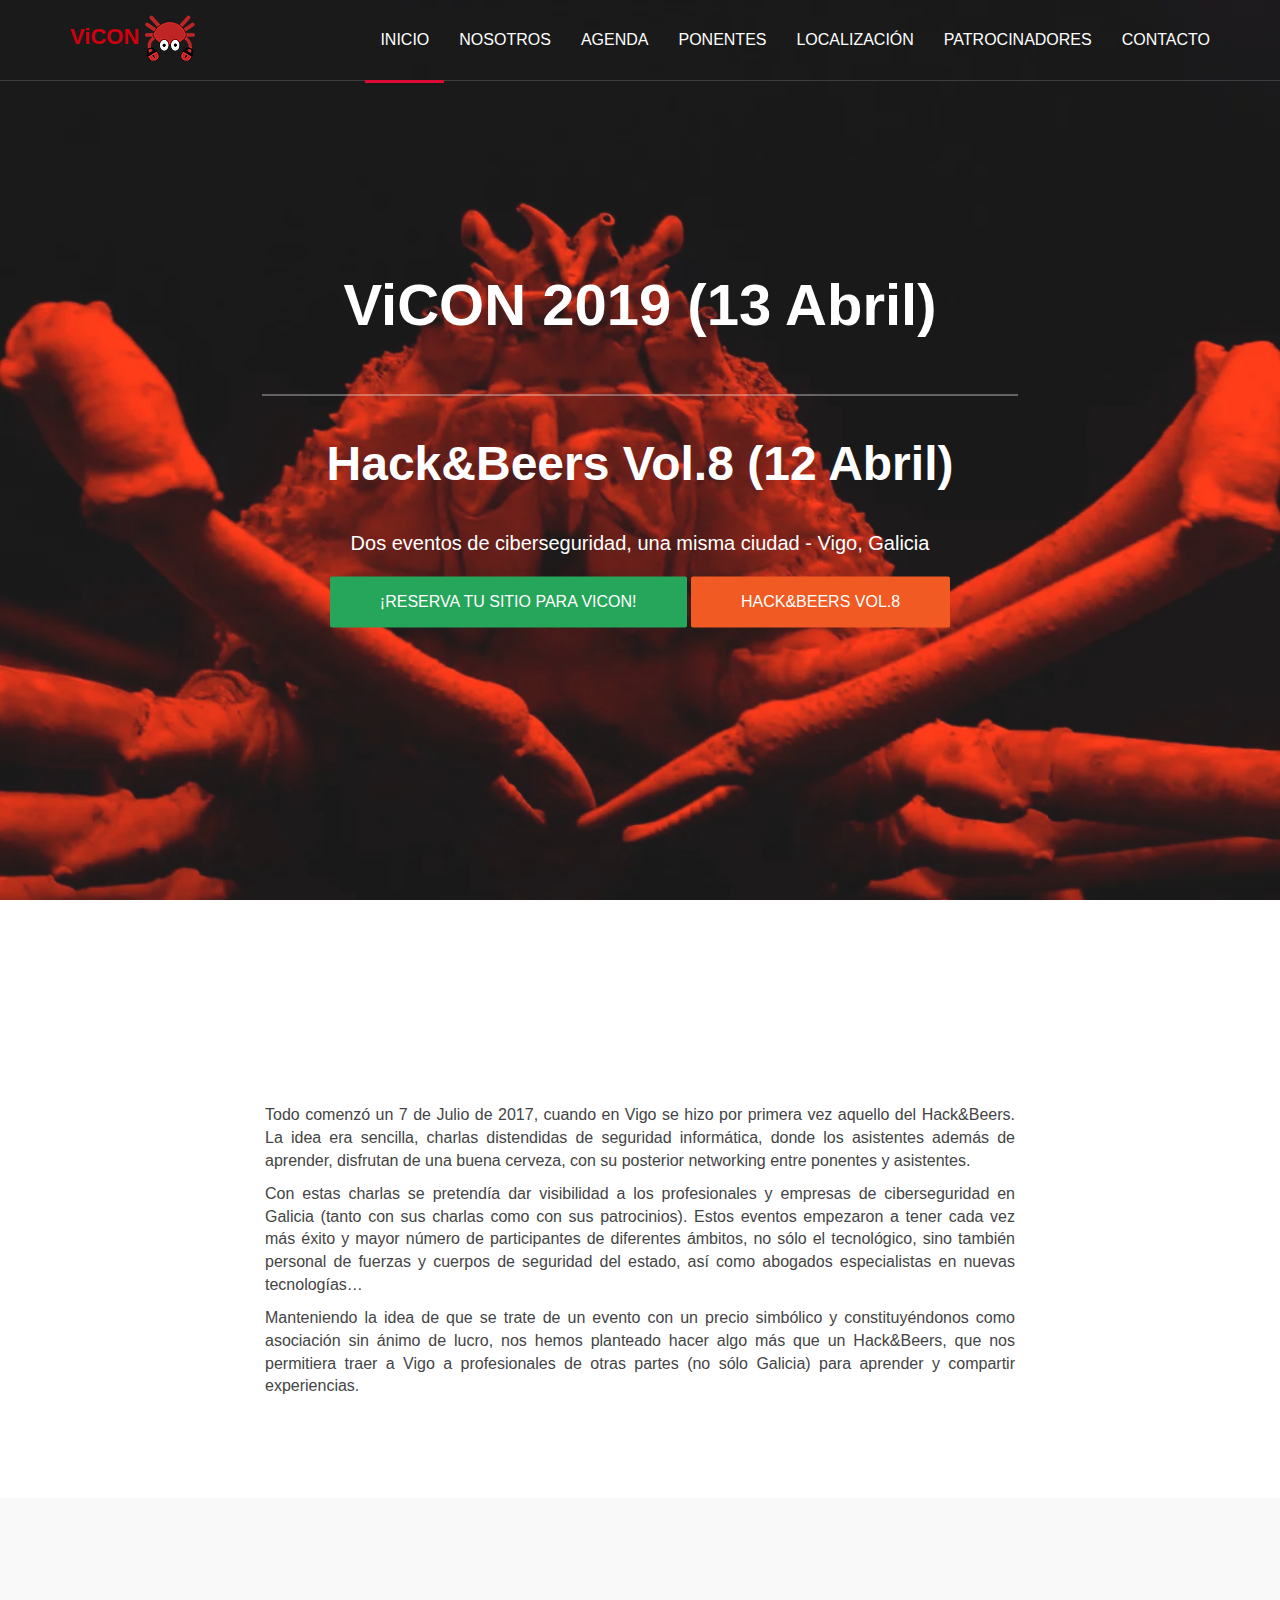
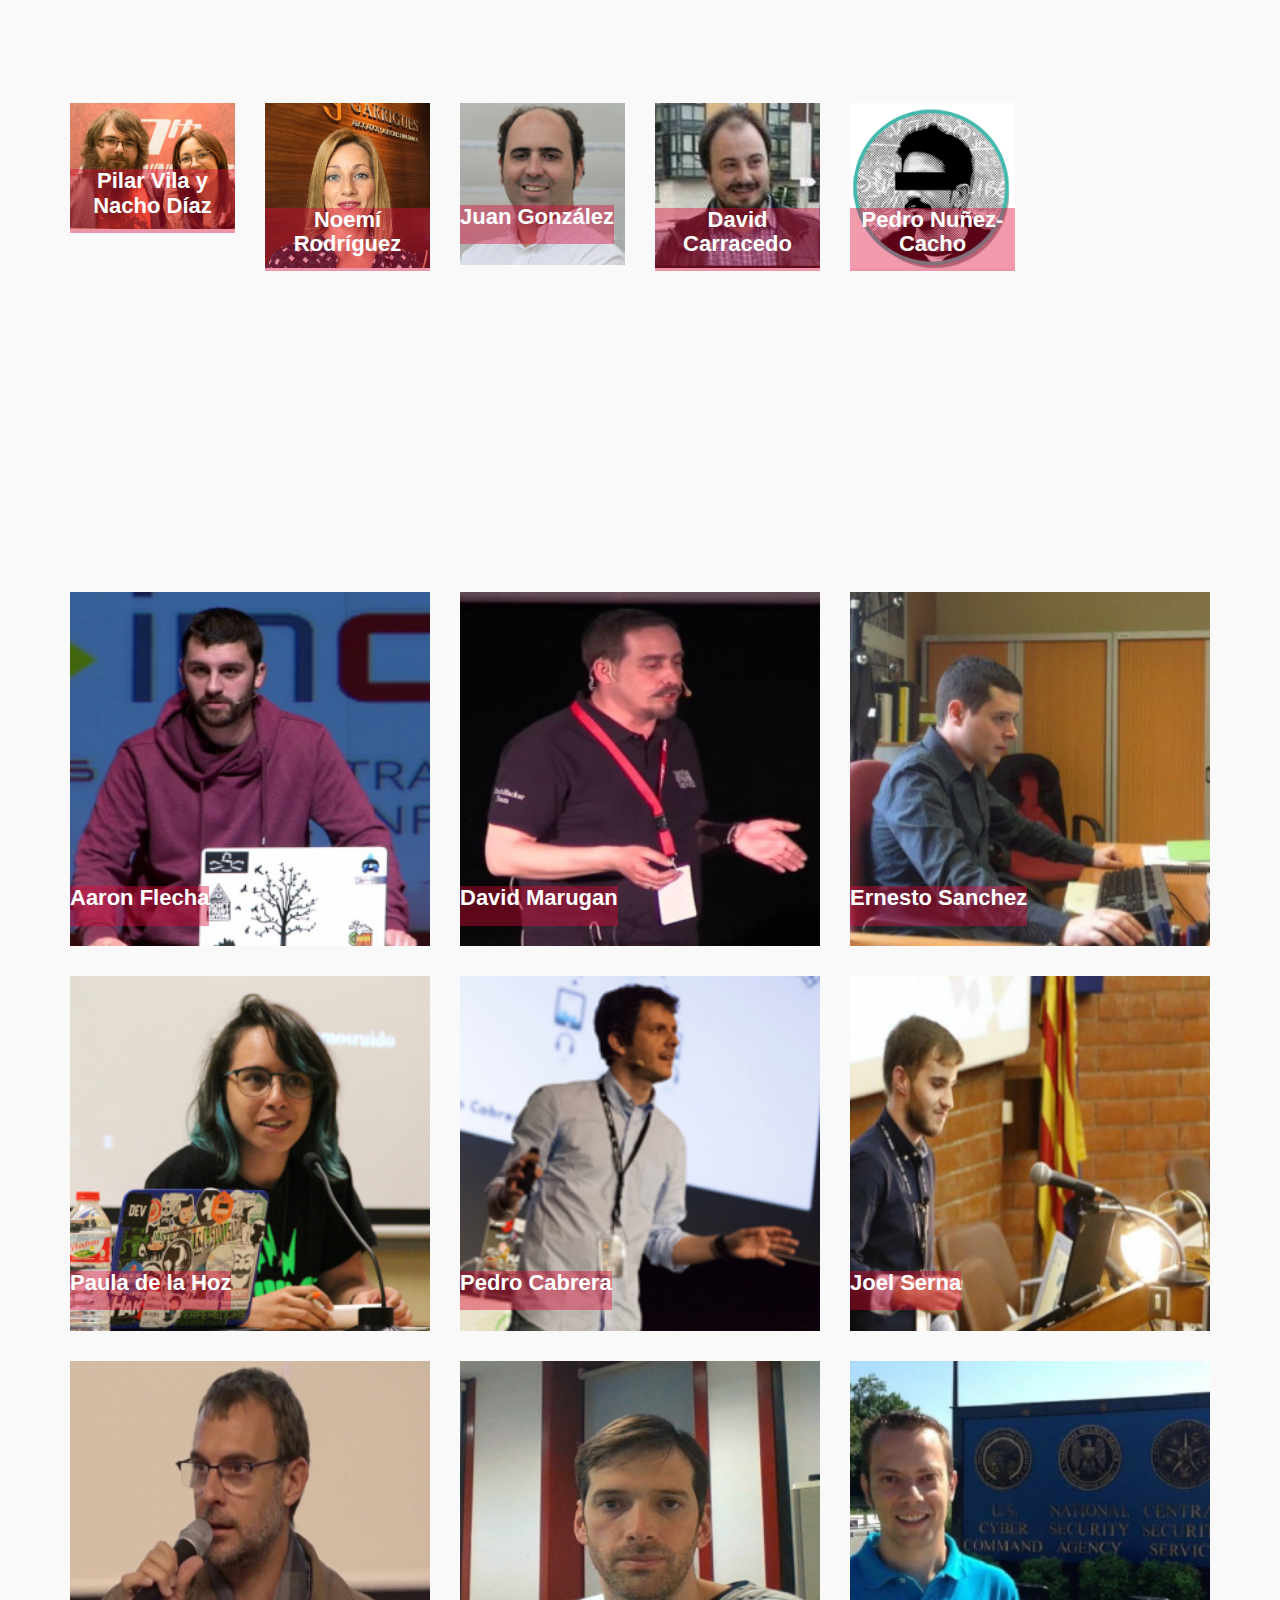
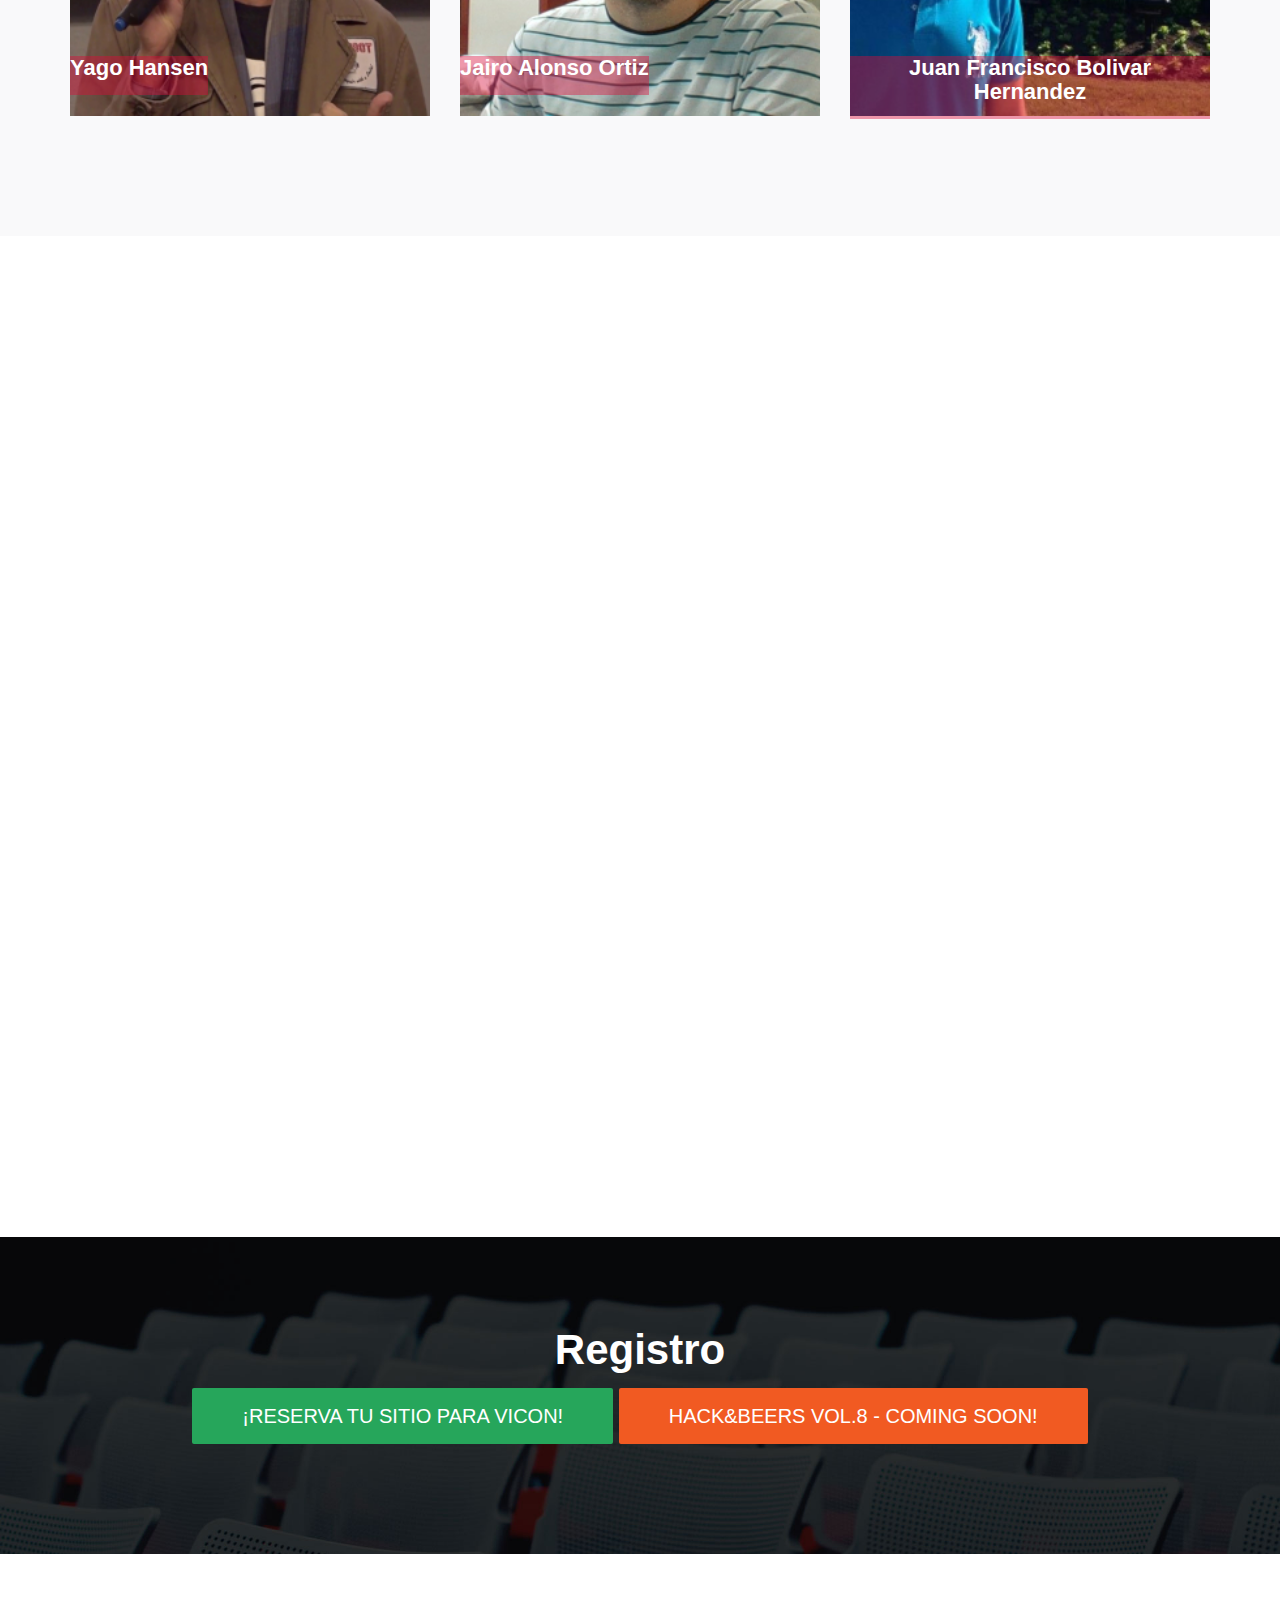
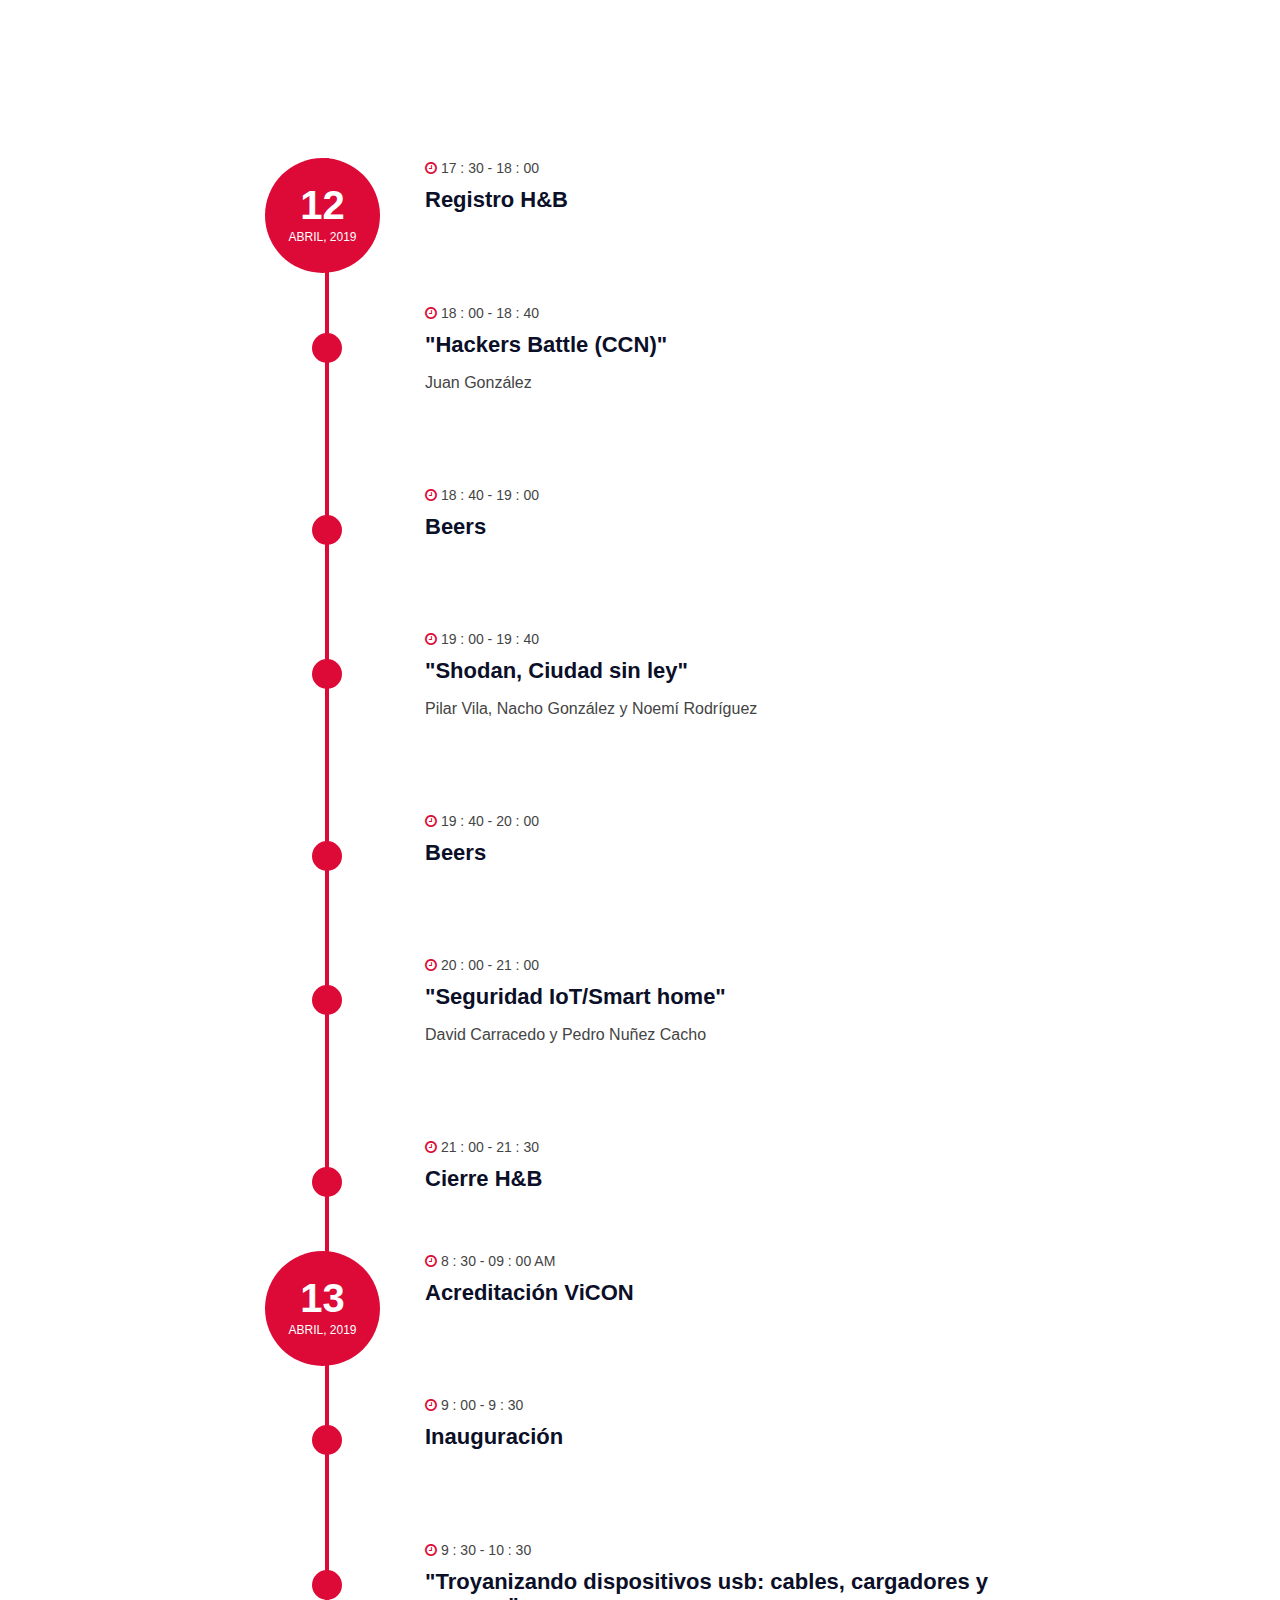
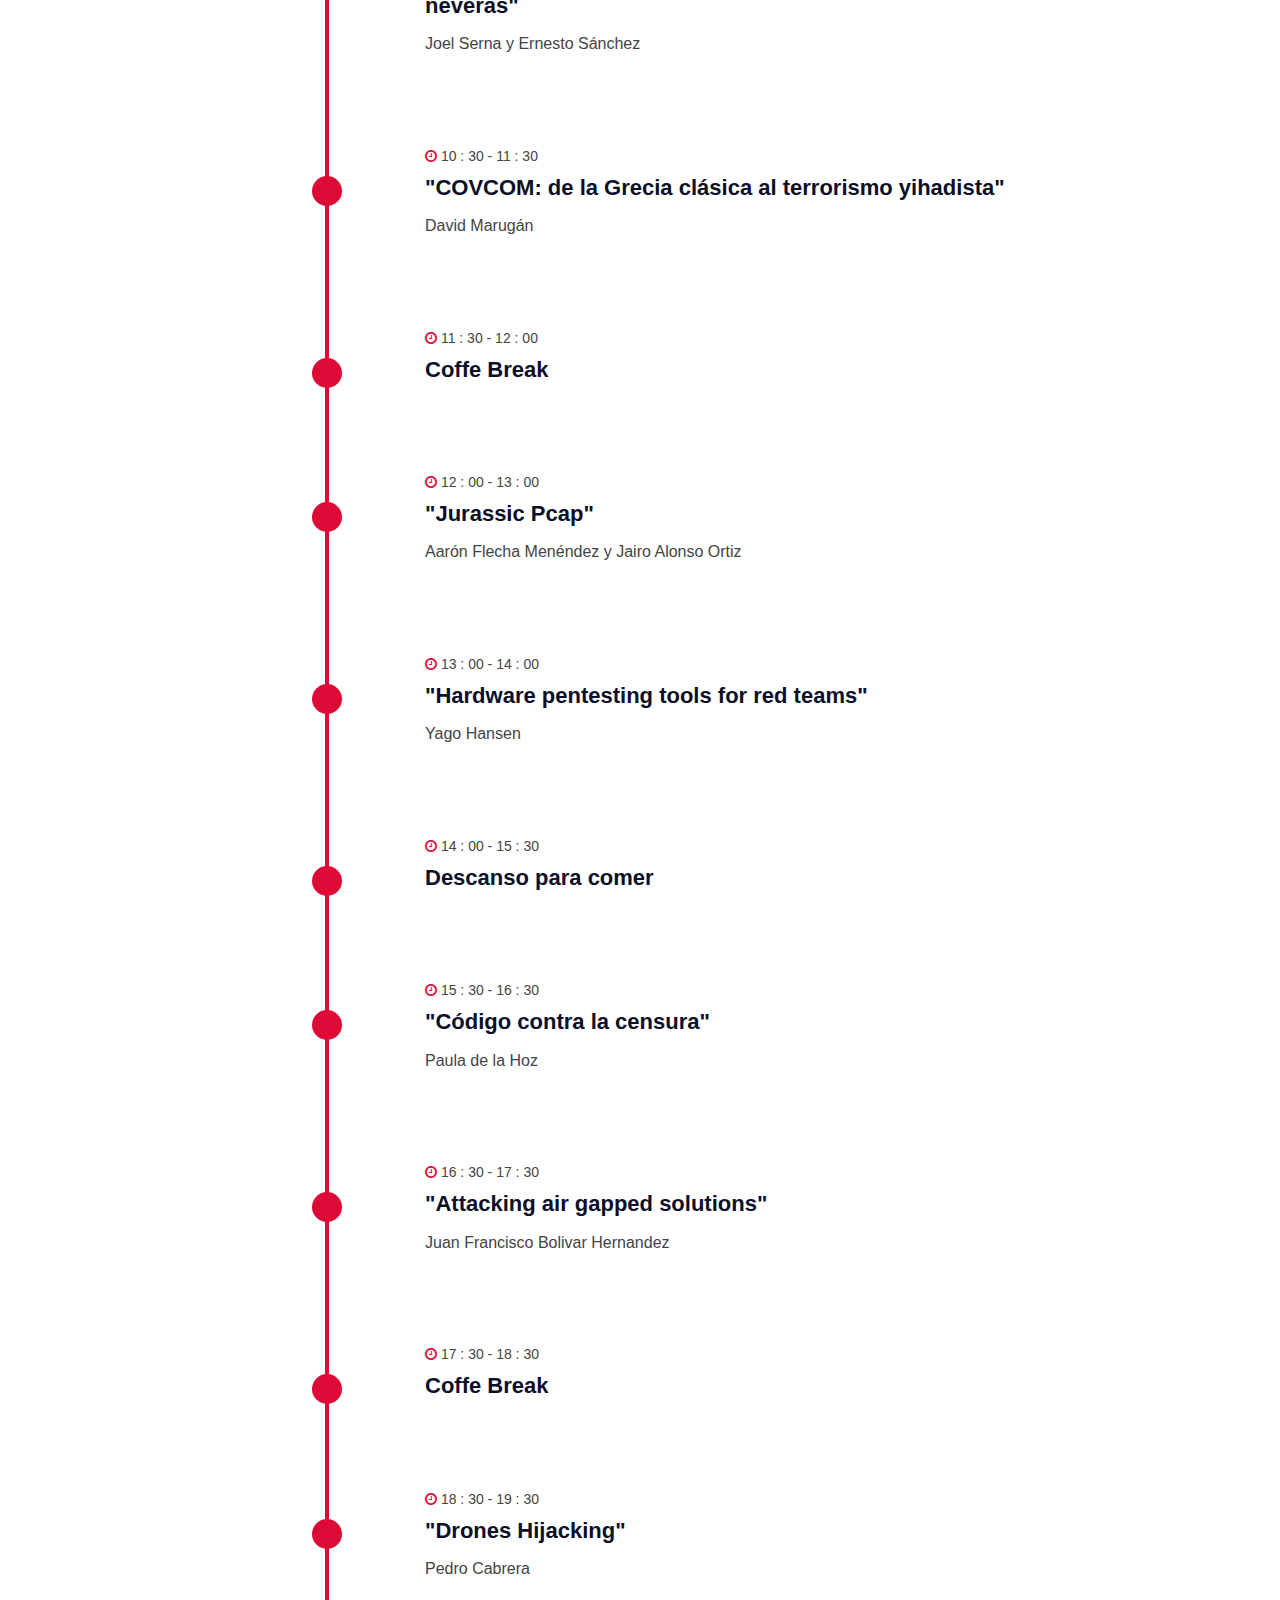
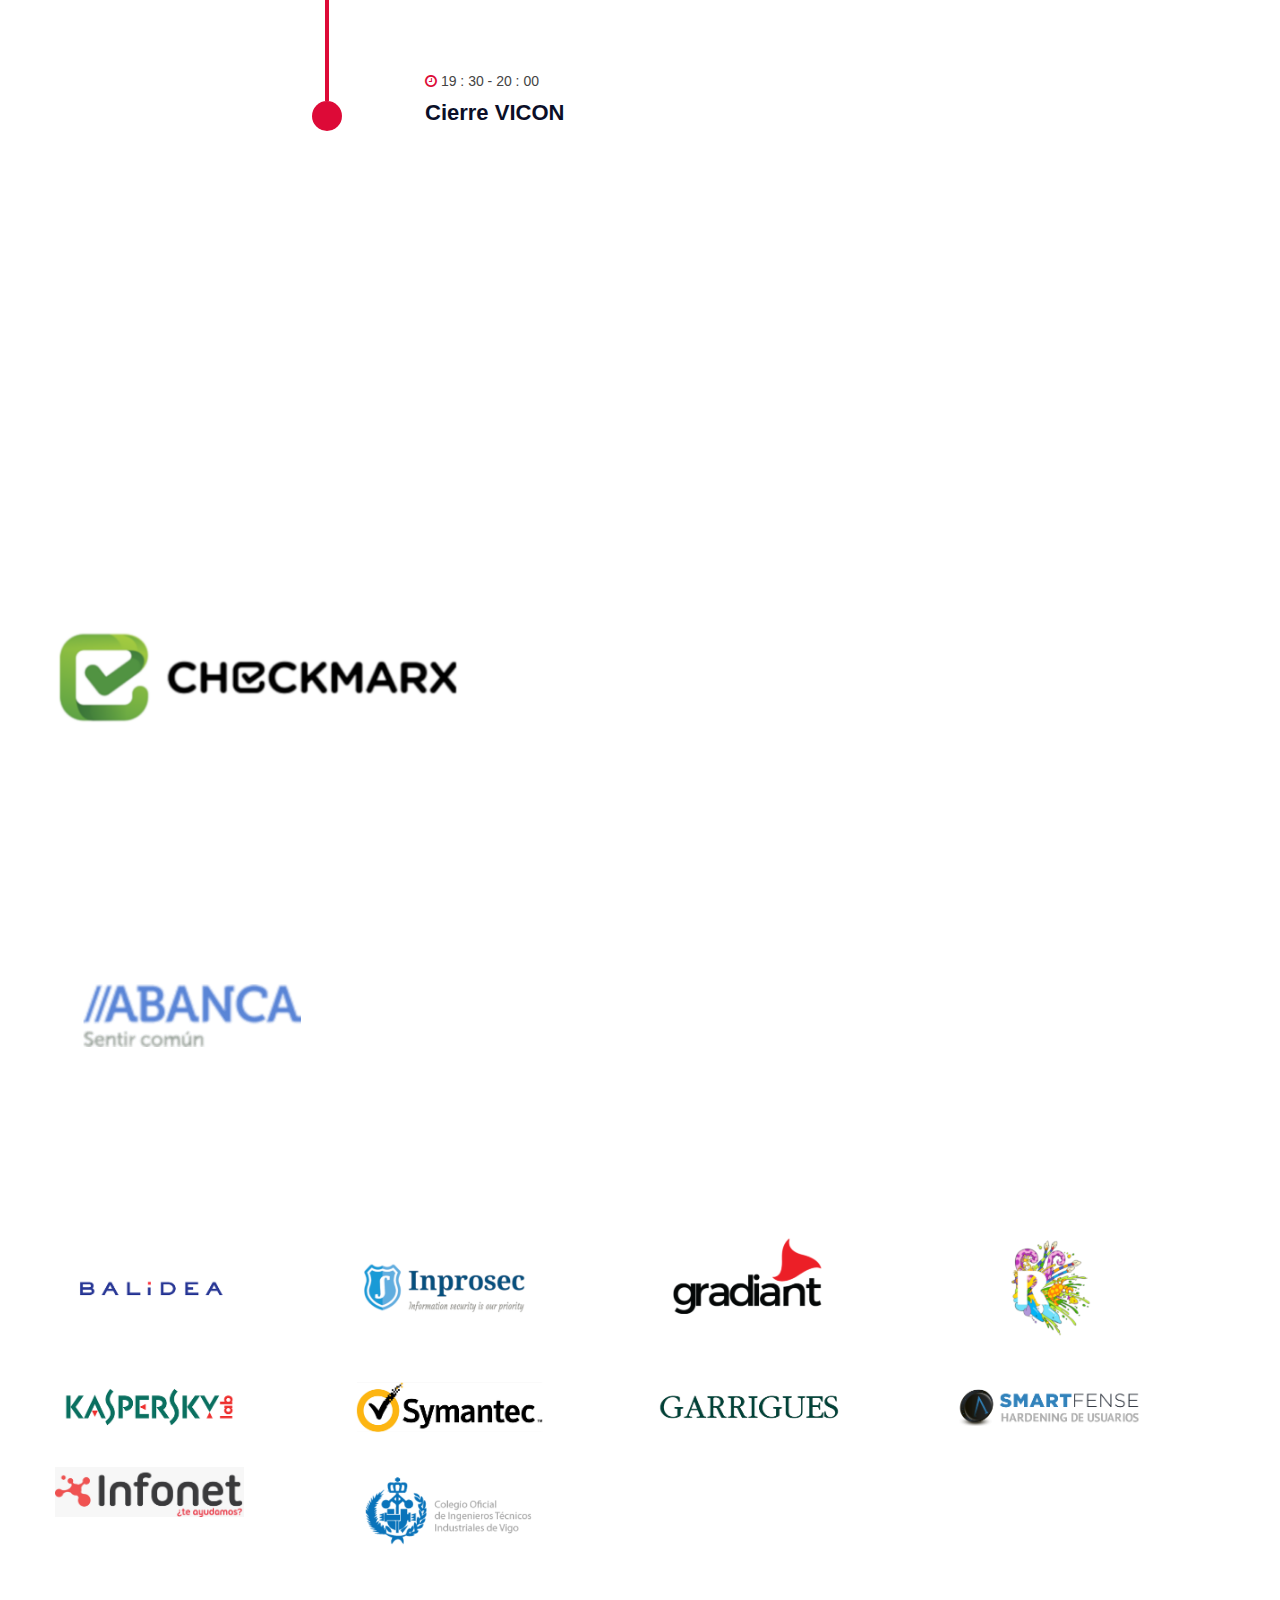
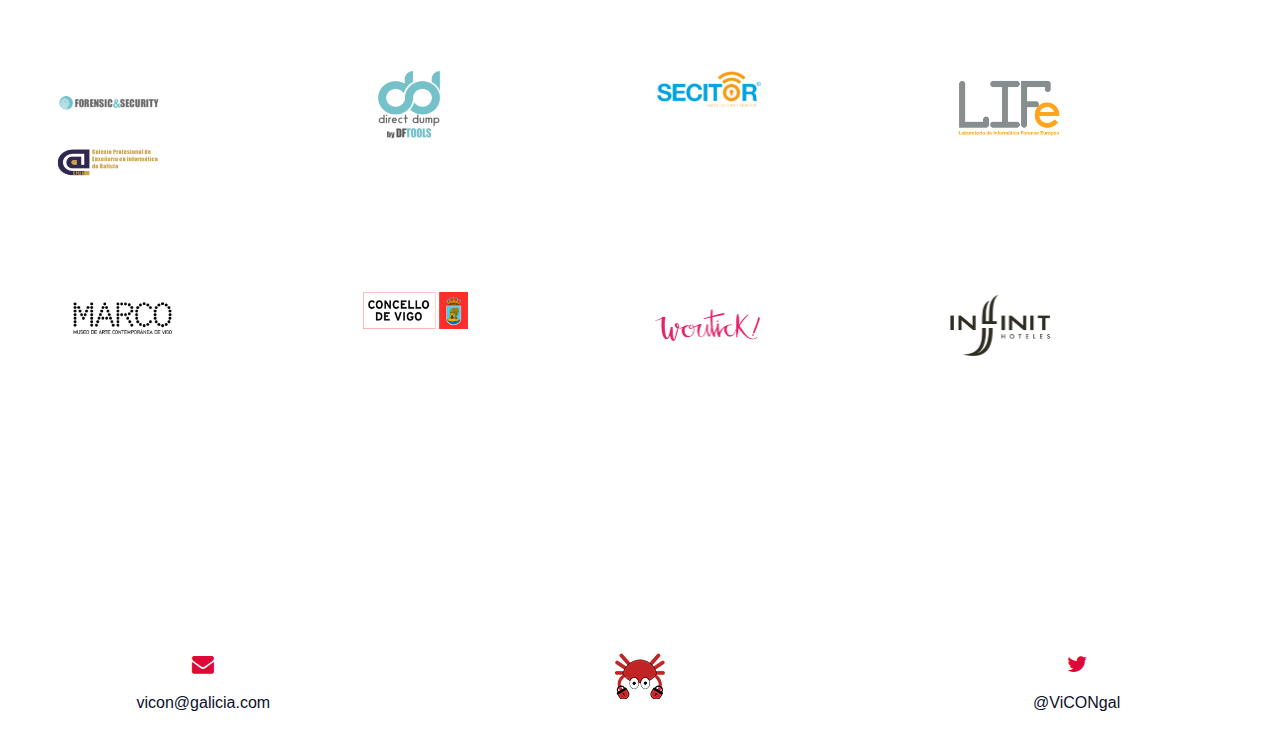
==== index.html @ a57887e8 "hrefssss" ====
<!DOCTYPE html>
<html lang="es">
<head>
	<meta charset="utf-8">
	<meta http-equiv="X-UA-Compatible" content="IE=edge">
	<meta name="viewport" content="width=device-width, initial-scale=1">
	<!-- The above 3 meta tags *must* come first in the head; any other head content must come *after* these tags -->

	<title>ViCON 2019 </title>

	<!-- Google font -->
	<link href="https://fonts.googleapis.com/css?family=Poppins:400,700,900" rel="stylesheet">

	<!-- Bootstrap -->
	<link type="text/css" rel="stylesheet" href="css/bootstrap.min.css" />
	<!-- Font Awesome Icon -->
	<link rel="stylesheet" href="css/font-awesome.min.css">

	<!-- Custom stlylesheet -->
	<link type="text/css" rel="stylesheet" href="css/style.css" />
</head>
<body>

	<!-- Header -->
	<header id="header" class="transparent-navbar">
		<!-- container -->
		<div class="container">
			<!-- navbar header -->
			<div class="navbar-header">
				<!-- Logo -->
				<div class="navbar-brand">
					<h2 style="color:#cf000f;">ViCON
					<a class="logo" href="index.html">
						<img class="logo-img" src="./img/logo.png" alt="logo">
						<img class="logo-alt-img" src="./img/logo-alt.png" alt="logo">
					</a>
					</h2>
				</div>
				<!-- /Logo -->

				<!-- Mobile toggle -->
				<button class="navbar-toggle">
						<i class="fa fa-bars"></i>
					</button>
				<!-- /Mobile toggle -->
			</div>
			<!-- /navbar header -->
			<!-- Navigation -->
			<nav id="nav">
				<ul class="main-nav nav navbar-nav navbar-right">
					<li><a href="#home">Inicio</a></li>
					<li><a href="#about">Nosotros</a></li>
					<li><a href="#schedule">Agenda</a></li>
					<li><a href="#speakers">Ponentes</a></li>
                    <li><a href="#Localizacion">Localización</a></li>
					<li><a href="#sponsors">Patrocinadores</a></li>
					<li><a href="#contact">Contacto</a></li>
				</ul>
			</nav>
			<!-- /Navigation -->
		</div>
		<!-- /container -->
	</header>
	<!-- /Header -->

	<!-- Home -->
	<div id="home">
		<!-- background image -->
		
		<div class="section-bg" style="background-image:url(./img/fondo.png); opacity: 0.9;" data-stellar-background-ratio="0.5"></div>
		<!-- /background image -->
		<!-- home wrapper -->
		<div class="home-wrapper">
			<!-- container -->
			<div class="container">
				<!-- row -->
				<div class="row">
					<!-- home content -->
					<div class="col-md-10 col-md-offset-1">
						<div class="home-content">
							<h1 style="font-size: 58px;">ViCON 2019 (13 Abril)</h1>
							<br/><hr style="color: #fff; opacity: 0.7;" width="80%;"/><br/>
							<h1 style="font-size: 48px;">Hack&Beers Vol.8 (12 Abril)</h1>
							<br/>
							<h4 class="lead">Dos eventos de ciberseguridad, una misma ciudad - Vigo, Galicia</h4>
							<a href="https://www.woutick.es/evento/456/entradas-congreso-de-ciberseguridad---vicon" class="main-btn">¡Reserva tu sitio para ViCON!</a>
							<a href="https://hackandbeers.es/events/hack-beers-vigo-vol-8" class="main-btn-coming-soon">Hack&Beers Vol.8</a>

						</div>
					</div>
					<!-- /home content -->
				</div>
				<!-- /row -->
			</div>
			<!-- /container -->
		</div>
		<!-- /home wrapper -->
		</div>
	<!-- /Home -->

	<!-- About -->
	<div id="about" class="section">
		<!-- container -->
		<div class="container">
			<!-- row -->
			<div class="row">
				<!-- section title -->
				<div class="section-title">
					<h3 class="title"><span>Nosotros</span></h3>
				</div>
				<!-- /section title -->

				<div class="col-md-8 col-md-offset-2 text-center">
					<!-- about content -->
					<div class="about-content">
							<p>
									Todo comenzó un 7 de Julio de 2017, cuando en Vigo se hizo por primera vez aquello del Hack&Beers. La idea era sencilla, charlas distendidas de seguridad informática, donde los asistentes además de aprender, disfrutan de una buena cerveza, con su posterior networking entre ponentes y asistentes.
								</p>
								<p>
									Con estas charlas se pretendía dar visibilidad a los profesionales y empresas de ciberseguridad en Galicia (tanto con sus charlas como con sus patrocinios). Estos eventos empezaron a tener cada vez más éxito y mayor número de participantes de diferentes ámbitos, no sólo el tecnológico, sino también personal de fuerzas y cuerpos de seguridad del estado, así como abogados especialistas en nuevas tecnologías…
								</p>
								<p>
									Manteniendo la idea de que se trate de un evento con un precio simbólico y constituyéndonos como asociación sin ánimo de lucro, nos hemos planteado hacer algo más que un Hack&Beers, que nos permitiera traer a Vigo a profesionales de otras partes (no sólo Galicia) para aprender y compartir experiencias.
								</p>						
					</div>
					<!-- /about content -->

					</div>
			</div>
			<!-- row -->
		</div>
		<!-- /container -->
	</div>
	<!-- /About -->
<!-- Speakers HB -->
    <div id="speakers" class="section">
		<!-- container -->
		<div class="container">
			<!-- row -->
			<div class="row">
				<!-- section title -->
				<div class="section-title">
					<h3 class="title"><span>Ponentes</span> <span style="color: #dd0a37;">Hack&Beers</span></h3>
				</div>
				<!-- section title -->

				<!-- speaker -->
				<div class="col-md-2 col-sm-6">
					<div class="speaker" data-toggle="modal" data-target="#speaker-modal-1">
						<div class="speaker-img">
							<img src="./img/hackbeers-ponetnte-nacho-pilar.png" alt="">
						</div>
						<div class="speaker-body">
							<div class="speaker-content">
								<h2>Pilar Vila y Nacho Díaz</h2>
							</div>
						</div>
					</div>
				</div>
				<!-- /speaker -->

                <!-- speaker -->
				<div class="col-md-2 col-sm-6">
					<div class="speaker" data-toggle="modal" data-target="#speaker-modal-1">
						<div class="speaker-img">
							<img src="./img/hb-ponente-noemi.jpg" alt="">
						</div>
						<div class="speaker-body">
							<div class="speaker-content">
								<h2>Noemí Rodríguez</h2>
							</div>
						</div>
					</div>
				</div>
				<!-- /speaker -->

				<!-- speaker -->
				<div class="col-md-2 col-sm-6">
					<div class="speaker" data-toggle="modal" data-target="#speaker-modal-1">
						<div class="speaker-img">
							<img src="./img/hb-ponente-juan.jpg" alt="">
						</div>
						<div class="speaker-body">
							<div class="speaker-content">
								<h2>Juan González</h2>
							</div>
						</div>
					</div>
				</div>
				<!-- /speaker -->

				<!-- speaker -->
				<div class="col-md-2 col-sm-6">
					<div class="speaker" data-toggle="modal" data-target="#speaker-modal-1">
						<div class="speaker-img">
							<img src="./img/hackbeers-ponente-david-carrecido.png" alt="">
						</div>
						<div class="speaker-body">
							<div class="speaker-content">
								<h2>David Carracedo</h2>
							</div>
						</div>
					</div>
				</div>
                <div class="col-md-2 col-sm-6">
					<div class="speaker" data-toggle="modal" data-target="#speaker-modal-1">
						<div class="speaker-img">
							<img src="./img/hackbeers-ponente-pedro-nuñez-cacho.png" alt="">
						</div>
						<div class="speaker-body">
							<div class="speaker-content">
								<h2>Pedro Nuñez-Cacho</h2>
							</div>
						</div>
					</div>
				</div>
				<!-- <div id="speaker-modal-1" class="speaker-modal modal fade">
					<div class="modal-dialog">
						<div class="modal-content">
							<button type="button" class="speaker-modal-close" data-dismiss="modal"></button>
							<div class="modal-body">
								<div class="row">
									<div class="col-md-5">
										<div class="speaker-modal-img">
											<img src="./img/speaker-info.jpg" alt="">
										</div>
									</div>
									<div class="col-md-7">
										<div class="speaker-modal-content">
											<h2 class="speaker-name">John Doe</h2>
											<span class="speaker-job">- Manager, CEO</span>

											<p>Lorem ipsum dolor sit amet, consectetur adipisicing elit, sed do eiusmod tempor incididunt ut labore et dolore magna aliqua. Ut enim ad minim veniam, quis nostrud exercitation ullamco laboris nisi ut aliquip ex ea commodo consequat. Duis aute
												irure dolor in reprehenderit in voluptate velit esse cillum dolore eu fugiat nulla pariatur. Excepteur sint occaecat cupidatat non proident, sunt in culpa qui officia deserunt mollit anim id est laborum.</p>

											<div class="speaker-website">
												<h4>Website</h4>
												<a href="#">www.johndoe.com</a>
											</div>

											<div class="speaker-social">
												<h4>Social Profile</h4>
												<a href="#"><i class="fa fa-facebook"></i></a>
												<a href="#"><i class="fa fa-twitter"></i></a>
												<a href="#"><i class="fa fa-instagram"></i></a>
												<a href="#"><i class="fa fa fa-linkedin"></i></a>
											</div>

											<div class="speaker-events">
												<h4>Sessions</h4>
												<div class="speaker-event">
													<span><strong>Day 1 -</strong> February 20, 2018 8 : 00 AM - 11 : 00 AM</span>
													<p>His id altera fabellas facilisis. Has eros assueverit cu</p>
												</div>

												<div class="speaker-event">
													<span><strong>Day 2 -</strong> February 20, 2018 8 : 00 AM - 11 : 00 AM</span>
													<p>At mucius deserunt delicatissimi eam, labitur detraxit ut sit</p>
												</div>
											</div>

										</div>
									</div>
								</div>
							</div>
						</div>
					</div>
				</div> -->
				<!-- /speaker modal -->
			</div>
			<!-- /row -->
		</div>
		<!-- /container -->
	</div>
	<!-- /Speakers -->
<!-- Speakers Vicon -->
	<div id="speakers" class="section">
		<!-- container -->
		<div class="container">
			<!-- row -->
			<div class="row">
				<!-- section title -->
				<div class="section-title">
					<h3 class="title"><span>Ponentes</span> <span style="color: #dd0a37;">ViCON</span></h3>
				</div>
				<!-- section title -->

				<!-- speaker -->
				<div class="col-md-4 col-sm-6">
					<div class="speaker" data-toggle="modal" data-target="#speaker-modal-1">
						<div class="speaker-img">
							<img src="./img/vicon-ponenete-aaron_flecha.jpg" alt="">
						</div>
						<div class="speaker-body">
							<!--<div class="speaker-social">
								<a href="#"><i class="fa fa-facebook"></i></a>
								<a href="#"><i class="fa fa-twitter"></i></a>
								<a href="#"><i class="fa fa-instagram"></i></a>
								<a href="#"><i class="fa fa fa-linkedin"></i></a>
							</div>-->
							<div class="speaker-content">
								<h2>Aaron Flecha</h2>
								<!--<span>Donde trabaja?</span>-->
							</div>
						</div>
					</div>
				</div>
				<!-- /speaker -->

				<!-- speaker -->
				<div class="col-md-4 col-sm-6">
					<div class="speaker" data-toggle="modal" data-target="#speaker-modal-1">
						<div class="speaker-img">
							<img src="./img/vicon-ponente-david-marugan-mundo-hacker-day.jpg" alt="">
						</div>
						<div class="speaker-body">
							<!--<div class="speaker-social">
								<a href="#"><i class="fa fa-facebook"></i></a>
								<a href="#"><i class="fa fa-twitter"></i></a>
								<a href="#"><i class="fa fa-instagram"></i></a>
								<a href="#"><i class="fa fa fa-linkedin"></i></a>
							</div> -->
							<div class="speaker-content">
								<h2>David Marugan</h2>
								<!--<span>Donde trabaja?</span>-->
							</div>
						</div>
					</div>
				</div>
				<!-- /speaker -->

				<!-- speaker -->
				<div class="col-md-4 col-sm-6">
					<div class="speaker" data-toggle="modal" data-target="#speaker-modal-1">
						<div class="speaker-img">
							<img src="./img/vicon-ponente-ernesto_sanchez.jpg" alt="">
						</div>
						<div class="speaker-body">
							<div class="speaker-content">
								<h2>Ernesto Sanchez</h2>
							</div>
						</div>
					</div>
				</div>
				<!-- /speaker -->

				<!-- speaker -->
				<div class="col-md-4 col-sm-6">
					<div class="speaker" data-toggle="modal" data-target="#speaker-modal-1">
						<div class="speaker-img">
							<img src="./img/vicon-ponente-pauladelahoz.jpg" alt="">
						</div>
						<div class="speaker-body">
							<div class="speaker-content">
								<h2>Paula de la Hoz</h2>
							</div>
						</div>
					</div>
				</div>
				<!-- /speaker -->


				<!-- speaker -->
				<div class="col-md-4 col-sm-6">
					<div class="speaker" data-toggle="modal" data-target="#speaker-modal-1">
						<div class="speaker-img">
							<img src="./img/vicon-ponente-pedro_cabrera.jpg" alt="">
						</div>
						<div class="speaker-body">
							<div class="speaker-content">
								<h2>Pedro Cabrera</h2>
							</div>
						</div>
					</div>
				</div>
				<!-- /speaker -->	
				
				
				<!-- speaker -->
                <div class="col-md-4 col-sm-6">
					<div class="speaker" data-toggle="modal" data-target="#speaker-modal-1">
						<div class="speaker-img">
							<img src="./img/vicon-ponente-joelserna.jpg" alt="">
						</div>
						<div class="speaker-body">
							<div class="speaker-content">
								<h2>Joel Serna</h2>
							</div>
						</div>
					</div>
				</div>
				<!-- /speaker -->


				<!-- speaker -->
				<div class="col-md-4 col-sm-6">
					<div class="speaker" data-toggle="modal" data-target="#speaker-modal-1">
						<div class="speaker-img">
							<img src="./img/vicon-ponente-yago_hansen.jpg" alt="">
						</div>
						<div class="speaker-body">
							<div class="speaker-content">
								<h2>Yago Hansen</h2>
							</div>
						</div>
					</div>
				</div>
				<!-- /speaker -->
                <div class="col-md-4 col-sm-6">
					<div class="speaker" data-toggle="modal" data-target="#speaker-modal-1">
						<div class="speaker-img">
							<img src="./img/vicon-ponente-jairo.jpg" alt="">
						</div>
						<div class="speaker-body">
							<div class="speaker-content">
								<h2>Jairo Alonso Ortiz</h2>
							</div>
						</div>
					</div>
				</div>
                <div class="col-md-4 col-sm-6">
					<div class="speaker" data-toggle="modal" data-target="#speaker-modal-1">
						<div class="speaker-img">
							<img src="./img/vicon-ponente-juanfrancisco.jpg" alt="">
						</div>
						<div class="speaker-body">
							<div class="speaker-content">
								<h2>Juan Francisco Bolivar Hernandez</h2>
							</div>
						</div>
					</div>
				</div>
				<!-- speaker modal -->
				<!-- <div id="speaker-modal-1" class="speaker-modal modal fade">
					<div class="modal-dialog">
						<div class="modal-content">
							<button type="button" class="speaker-modal-close" data-dismiss="modal"></button>
							<div class="modal-body">
								<div class="row">
									<div class="col-md-5">
										<div class="speaker-modal-img">
											<img src="./img/speaker-info.jpg" alt="">
										</div>
									</div>
									<div class="col-md-7">
										<div class="speaker-modal-content">
											<h2 class="speaker-name">John Doe</h2>
											<span class="speaker-job">- Manager, CEO</span>

											<p>Lorem ipsum dolor sit amet, consectetur adipisicing elit, sed do eiusmod tempor incididunt ut labore et dolore magna aliqua. Ut enim ad minim veniam, quis nostrud exercitation ullamco laboris nisi ut aliquip ex ea commodo consequat. Duis aute
												irure dolor in reprehenderit in voluptate velit esse cillum dolore eu fugiat nulla pariatur. Excepteur sint occaecat cupidatat non proident, sunt in culpa qui officia deserunt mollit anim id est laborum.</p>

											<div class="speaker-website">
												<h4>Website</h4>
												<a href="#">www.johndoe.com</a>
											</div>

											<div class="speaker-social">
												<h4>Social Profile</h4>
												<a href="#"><i class="fa fa-facebook"></i></a>
												<a href="#"><i class="fa fa-twitter"></i></a>
												<a href="#"><i class="fa fa-instagram"></i></a>
												<a href="#"><i class="fa fa fa-linkedin"></i></a>
											</div>

											<div class="speaker-events">
												<h4>Sessions</h4>
												<div class="speaker-event">
													<span><strong>Day 1 -</strong> February 20, 2018 8 : 00 AM - 11 : 00 AM</span>
													<p>His id altera fabellas facilisis. Has eros assueverit cu</p>
												</div>

												<div class="speaker-event">
													<span><strong>Day 2 -</strong> February 20, 2018 8 : 00 AM - 11 : 00 AM</span>
													<p>At mucius deserunt delicatissimi eam, labitur detraxit ut sit</p>
												</div>
											</div>

										</div>
									</div>
								</div>
							</div>
						</div>
					</div>
				</div> -->
				<!-- /speaker modal -->
			</div>
			<!-- /row -->
		</div>
		<!-- /container -->
	</div>

    <!-- Map -->
	<div id="Localizacion" class="section">
		<!-- container -->
		<div class="container">
			<!-- row -->
			<div class="row">
				<!-- section title -->
				<div class="section-title">
					<h3 class="title"><span>Localización</span></h3>
				</div>
				<!-- /section title -->

				<div class="col-md-8 col-md-offset-2 text-center">
					<!-- about content -->
					<div>
                        <iframe width="800" height="700" frameborder="0" style="border:0" src="https://maps.google.com/maps?hl=es&amp;ie=utf8&amp;output=embed&amp;sensor=true&amp;iwd=1&amp;mrt=loc&amp;t=m&amp;q=marco%20vigo&amp;z=16&amp;iwloc=addr"></iframe>
					</div>
					<!-- /about content -->

					</div>
			</div>
			<!-- row -->
		</div>
		<!-- /container -->
	</div>
    <!-- /Map -->

    <!-- CTA -->
	<div id="cta" class="section">
		<!-- background image -->
		<div class="section-bg" style="background-image:url(./img/background03.jpg)" data-stellar-background-ratio="0.5"></div>
		<!-- /background image -->

		<!-- container -->
		<div class="container">
			<!-- container -->
			<div class="row">
				<!-- cta content -->
				<div class="col-md-10 col-md-offset-1">
					<div class="cta-content text-center lead">
						<h2>Registro</h2>
                        <a href="https://www.woutick.es/evento/456/entradas-congreso-de-ciberseguridad---vicon" class="main-btn">¡Reserva tu sitio para ViCON!</a>
                        <a href="#" class="main-btn-coming-soon">Hack&Beers Vol.8 - Coming Soon!</a>
                    </div>
                </div>
				</div>
				<!-- /cta content -->
			</div>
			<!-- /row -->
		</div>
		<!-- /container -->

	<!-- /CTA -->
    	<!-- Event Schedule -->
	<div id="schedule" class="section">
		<!-- container -->
		<div class="container">
			<!-- row -->
			<div class="row">
				<!-- section title -->
				<div class="section-title">
					<h3 class="title"><span>Agenda</span></h3>
				</div>
				<!-- /section title -->

				<div class="col-md-8 col-md-offset-2">

					<div class="events-wrapper">
						<!-- event -->
						<div class="event">
							<div class="event-day">
								<div>
									<span class="day">12</span>
									<span class="year">Abril, 2019</span>
								</div>
							</div>
							<div class="event-content">
								<p class="event-time"><i class="fa fa-clock-o"></i> 17 : 30 - 18 : 00</p>
								<h3 class="event-title">Registro H&B</h3>
							</div>
						</div>
						<!-- /event -->

						<!-- event -->
						<div class="event">
							<div class="event-hour"></div>
							<div class="event-content">
								<p class="event-time"><i class="fa fa-clock-o"></i> 18 : 00 - 18 : 40</p>
								<h3 class="event-title">"Hackers Battle (CCN)"</h3>
                                <p>Juan González</p>
							</div>
						</div>
						<!-- /event -->

						<!-- event -->
						<div class="event">
							<div class="event-hour"></div>
							<div class="event-content">
								<p class="event-time"><i class="fa fa-clock-o"></i> 18 : 40 - 19 : 00</p>
								<h3 class="event-title">Beers</h3>
							</div>
						</div>
						<!-- /event -->

                        <!-- event -->
						<div class="event">
							<div class="event-hour"></div>
							<div class="event-content">
								<p class="event-time"><i class="fa fa-clock-o"></i> 19 : 00 - 19 : 40</p>
								<h3 class="event-title">"Shodan, Ciudad sin ley"</h3>
                                <p>Pilar Vila, Nacho González y Noemí Rodríguez</p>
							</div>
						</div>
						<!-- /event -->

                        <!-- event -->
						<div class="event">
							<div class="event-hour"></div>
							<div class="event-content">
								<p class="event-time"><i class="fa fa-clock-o"></i> 19 : 40 - 20 : 00</p>
								<h3 class="event-title">Beers</h3>

							</div>
						</div>
						<!-- /event -->

                        <!-- event -->
						<div class="event">
							<div class="event-hour"></div>
							<div class="event-content">
								<p class="event-time"><i class="fa fa-clock-o"></i> 20 : 00 - 21 : 00</p>
								<h3 class="event-title">"Seguridad IoT/Smart home"</h3>
                                <p>David Carracedo y Pedro Nuñez Cacho</p>
							</div>
						</div>
						<!-- /event -->

                        <!-- event -->
						<div class="event">
							<div class="event-hour"></div>
							<div class="event-content">
								<p class="event-time"><i class="fa fa-clock-o"></i> 21 : 00 - 21 : 30</p>
								<h3 class="event-title">Cierre H&B</h3>
							</div>
						</div>
						<!-- /event -->

						<!-- event -->
						<div class="event">
							<div class="event-day">
								<div>
									<span class="day">13</span>
									<span class="year">Abril, 2019</span>
								</div>
							</div>
							<div class="event-content">
								<p class="event-time"><i class="fa fa-clock-o"></i> 8 : 30 - 09 : 00 AM</p>
								<h3 class="event-title">Acreditación ViCON</h3>
							</div>
						</div>
						<!-- /event -->

						<!-- event -->
						<div class="event">
							<div class="event-hour"></div>
							<div class="event-content">
								<p class="event-time"><i class="fa fa-clock-o"></i> 9 : 00 - 9 : 30</p>
								<h3 class="event-title">Inauguración</h3>
							</div>
						</div>
						<!-- /event -->

						<!-- event -->
						<div class="event">
							<div class="event-hour"></div>
							<div class="event-content">
								<p class="event-time"><i class="fa fa-clock-o"></i> 9 : 30 - 10 : 30</p>
								<h3 class="event-title">"Troyanizando dispositivos usb: cables, cargadores y neveras"</h3>
								<p>Joel Serna y Ernesto Sánchez</p>
							</div>
						</div>
						<!-- /event -->

                        <!-- event -->
						<div class="event">
							<div class="event-hour"></div>
							<div class="event-content">
								<p class="event-time"><i class="fa fa-clock-o"></i> 10 : 30 - 11 : 30</p>
								<h3 class="event-title">"COVCOM: de la Grecia clásica al terrorismo yihadista"</h3>
								<p>David Marugán</p>
							</div>
						</div>
						<!-- /event -->

                        <!-- event -->
						<div class="event">
							<div class="event-hour"></div>
							<div class="event-content">
								<p class="event-time"><i class="fa fa-clock-o"></i> 11 : 30 - 12 : 00</p>
								<h3 class="event-title">Coffe Break</h3>
							</div>
						</div>
						<!-- /event -->

                        <!-- event -->
						<div class="event">
							<div class="event-hour"></div>
							<div class="event-content">
								<p class="event-time"><i class="fa fa-clock-o"></i> 12 : 00 - 13 : 00</p>
								<h3 class="event-title">"Jurassic Pcap"</h3>
								<p>Aarón Flecha Menéndez y Jairo Alonso Ortiz</p>
							</div>
						</div>
						<!-- /event -->

                        <!-- event -->
						<div class="event">
							<div class="event-hour"></div>
							<div class="event-content">
								<p class="event-time"><i class="fa fa-clock-o"></i> 13 : 00 - 14 : 00</p>
								<h3 class="event-title">"Hardware pentesting tools for red teams"</h3>
								<p>Yago Hansen</p>
							</div>
						</div>
						<!-- /event -->

                        <!-- event -->
						<div class="event">
							<div class="event-hour"></div>
							<div class="event-content">
								<p class="event-time"><i class="fa fa-clock-o"></i> 14 : 00 - 15 : 30</p>
								<h3 class="event-title">Descanso para comer</h3>
							</div>
						</div>
						<!-- /event -->

                        <!-- event -->
						<div class="event">
							<div class="event-hour"></div>
							<div class="event-content">
								<p class="event-time"><i class="fa fa-clock-o"></i> 15 : 30 - 16 : 30</p>
								<h3 class="event-title">"Código contra la censura"</h3>
                                <p>Paula de la Hoz</p>
							</div>
						</div>
						<!-- /event -->

                        <!-- event -->
						<div class="event">
							<div class="event-hour"></div>
							<div class="event-content">
								<p class="event-time"><i class="fa fa-clock-o"></i> 16 : 30 - 17 : 30</p>
								<h3 class="event-title">"Attacking air gapped solutions"</h3>
                                <p>Juan Francisco Bolivar Hernandez</p>
							</div>
						</div>
						<!-- /event -->

                        <!-- event -->
						<div class="event">
							<div class="event-hour"></div>
							<div class="event-content">
								<p class="event-time"><i class="fa fa-clock-o"></i> 17 : 30 - 18 : 30</p>
								<h3 class="event-title">Coffe Break</h3>
							</div>
						</div>
						<!-- /event -->

                        <!-- event -->
						<div class="event">
							<div class="event-hour"></div>
							<div class="event-content">
								<p class="event-time"><i class="fa fa-clock-o"></i> 18 : 30 - 19 : 30</p>
								<h3 class="event-title">"Drones Hijacking"</h3>
								<p>Pedro Cabrera</p>
							</div>
						</div>
						<!-- /event -->

                        <!-- event -->
						<div class="event">
							<div class="event-hour"></div>
							<div class="event-content">
								<p class="event-time"><i class="fa fa-clock-o"></i> 19 : 30 - 20 : 00</p>
								<h3 class="event-title">Cierre VICON</h3>
							</div>
						</div>
						<!-- /event -->
					</div>

				</div>
			</div>
			<!-- /row -->
		</div>
		<!-- /container -->
	</div>
	<!-- /Event Schedule -->
	<!-- Sponsors -->
	<div id="sponsors" class="section">
		<!-- container -->
		<div class="container">
			<!-- row -->
			<div class="row">
				<!-- section title -->
				<div class="section-title">
					<h3 class="title"><span>Patrocinadores</span></h3>
				</div>
				<!-- /section title -->
            </div>
			<!-- row -->
			<div class="row">					
                <div class="row">
				<!-- section title -->
                <div class="section-title">
					<h4 class="title"><span style="color: #dd0a37;">Bogavantes</span></h4>
				</div>
				<!-- /section title -->
				<!-- sponsor -->
                <div class="col-md-3 col-sm-4 col-xs-6">
					<a href="https://www.checkmarx.com/" class="sponsor-bogabante">
						<img src="./img/patrocinador-checkmarx.png" alt="">
					</a>
                </div>
				<!-- /sponsor -->
                </div>

                <div class="row">
                <div class="row">
				<!-- section title -->	
                <div class="section-title">
					<h4 class="title"><span style="color: #dd0a37;">Centollos</span></h4>
				</div>
				<!-- /section title -->
                <!-- sponsor -->
                <div class="col-md-3 col-sm-4 col-xs-6">
					<a href="https://www.abanca.com" class="sponsor-centollo">
						<img src="./img/patrocinador-abanca.png" alt="">
					</a>
                </div>
                <!-- /sponsor -->
                </div>
				<!-- section title -->
                <div class="section-title">
					<h4 class="title"><span style="color: #dd0a37;">Cigalas</span></h4>
				</div>
				<!-- /section title -->
				<!-- sponsor -->
				<div class="col-md-3 col-sm-4 col-xs-6">
					<a href="https://www.balidea.com/" class="sponsor-cigala">
						<img src="./img/patrocinador-balidea.png" alt="">
					</a>
				</div>
				<!-- /sponsor -->
                <!-- sponsor -->
                <div class="col-md-3 col-sm-4 col-xs-6">
					<a href="https://www.inprosec.es" class="sponsor-cigala">
						<img src="./img/patrocinador-Inprosec.png" alt="">
					</a>
				</div>
                <!-- /sponsor -->
                <!-- sponsor -->
                <div class="col-md-3 col-sm-4 col-xs-6">
					<a href="https://www.gradiant.org" class="sponsor-cigala">
						<img src="./img/patrocinador-Gradiant.png" alt="">
					</a>
				</div>
                <!-- /sponsor -->
                <!-- sponsor -->
                <div class="col-md-3 col-sm-4 col-xs-6">
					<a href="https://www.mundo-r.com/" class="sponsor-cigala">
						<img src="./img/patrocinador-euskatel_R.png" alt="">
					</a>
				</div>
                <!-- /sponsor -->
                <!-- sponsor -->
                <div class="col-md-3 col-sm-4 col-xs-6">
					<a href="https://www.kaspersky.es/" class="sponsor-cigala">
						<img src="./img/patrocinador-kaspersky.png" alt="">
					</a>
                </div>
                <!-- /sponsor -->
                <!-- sponsor -->
                <div class="col-md-3 col-sm-4 col-xs-6">
					<a href="https://www.symantec.com/" class="sponsor-cigala">
						<img src="./img/patrocinador-symantec.png" alt="">
					</a>
                </div>
                <!-- /sponsor -->

                <!-- sponsor -->
                <div class="col-md-3 col-sm-4 col-xs-6">
					<a href="https://www.garrigues.com" class="sponsor-cigala">
						<img src="./img/patrocinador-garrigues.jpg" alt="">
					</a>
                </div>
                <!-- /sponsor -->

                <!-- sponsor -->
                <div class="col-md-3 col-sm-4 col-xs-6">
					<a href="https://www.smartfense.com" class="sponsor-cigala">
						<img src="./img/patrocinador-SMARTFENSE.png" alt="">
					</a>
                </div>
                <!-- /sponsor -->
                <!-- sponsor -->
                <div class="col-md-3 col-sm-4 col-xs-6">
					<a href="https://infonet.es" class="sponsor-cigala">
						<img src="./img/patroccinador-infonet.jpg" alt="">
					</a>
                </div>
                <!-- /sponsor -->
                <!-- sponsor -->
                <div class="col-md-3 col-sm-4 col-xs-6">
					<a href="http://www.coitivigo.es/" class="sponsor-cigala">
						<img src="./img/patrocinador-COITI.png" alt="">
					</a>
                </div>
                <!-- /sponsor -->

			<!-- /row -->
			</div>
			<!-- row -->
            <div class="row">
					
				<!-- section title -->	
                <div class="section-title">
					<h4 class="title"><span style="color: #dd0a37;">Quisquillas</span></h4>
				</div>
				<!-- /section title -->
				<!-- sponsor -->
				<div class="col-md-3 col-sm-4 col-xs-6">
					<a href="http://www.forensic-security.com" class="sponsor-quisquilla">
						<img src="./img/patrocinador-forensic.png" alt="">
					</a>
				</div>
				<!-- /sponsor -->

                <!-- sponsor -->
				<div class="col-md-3 col-sm-4 col-xs-6">
					<a href="https://dftools.net" class="sponsor-quisquilla">
						<img src="./img/patrocinador-dd.png" alt="">
					</a>
				</div>
				<!-- /sponsor -->
                <!-- sponsor -->
				<div class="col-md-3 col-sm-4 col-xs-6">
					<a href="https://www.secitor.com" class="sponsor-quisquilla">
						<img src="./img/patrocinador-secitor.png" alt="">
					</a>
				</div>
			<!-- /sponsor -->
            <!-- sponsor -->
				<div class="col-md-3 col-sm-4 col-xs-6">
					<a href="https://www.laboratoriodeinformaticaforense.com/" class="sponsor-quisquilla">
						<img src="./img/patrocinador-life.jpg" alt="">
					</a>
				</div>
				<!-- /sponsor -->
                <!-- sponsor -->
				<div class="col-md-3 col-sm-4 col-xs-6">
					<a href="https://www.cpeig.gal" class="sponsor-quisquilla">
						<img src="./img/patrocinador-CPEIG.png" alt="">
					</a>
				</div>
				<!-- /sponsor -->
			</div>
			</div>
			<div class="row">
                <!-- section title -->
                <div class="section-title">
					<h4 class="title"><span style="color: #dd0a37;">Colaboradores</span></h4>
				</div>
				<!-- /section title -->						
				<!-- sponsor -->
				<div class="col-md-3 col-sm-4 col-xs-6">
					<a href="http://www.marcovigo.com/" class="sponsor-colaboradores">
						<img src="./img/vicon-lugar-marco-logo.jpg" alt="">
					</a>
				</div>
				<!-- sponsor -->
				<!-- /sponsor -->				
                		<div class="col-md-3 col-sm-4 col-xs-6">
					<a href="http://hoxe.vigo.org/" class="sponsor-colaboradores">
						<img src="./img/patrocinadores-concellodevigo.png" alt="">
					</a>
				</div>
				<!-- /sponsor -->
				<!-- /sponsor -->				
                <div class="col-md-3 col-sm-4 col-xs-6">
					<a href="https://woutick.es/" class="sponsor-colaboradores">
						<img src="./img/patrocinador-woutick.png" alt="">
					</a>
				</div>
				<!-- /sponsor -->	
				<!-- /sponsor -->				
                <div class="col-md-3 col-sm-4 col-xs-6">
					<a href="https://www.inffinit.es" class="sponsor-colaboradores">
						<img src="./img/patrocinador-infinit.png" alt="">
					</a>
				</div>
				<!-- /sponsor -->					
			</div>
			<!-- /row -->
		</div>
		<!-- /container -->
	</div>
	<!-- /Sponsors -->
	<!-- Contact -->
	<div id="contact" class="section">
        	<!-- row -->
			<div class="row">
				<!-- section title -->
				<div class="section-title">
					<h3 class="title"><span>Contacto</span></h3>
				</div>
				<!-- /section title -->

				<!-- contact -->
				<div class="col-sm-4">
					<div class="contact">
						<h3><i class="fa fa-envelope"></i></h3>
						<a href="mailto:vicon@galicia.com">vicon@galicia.com</a>
					</div>
				</div>
				<!-- /contact -->
	
				<!-- footer logo -->
				<div class="col-sm-4">
						<div class="footer-brand">
							<a class="logo" href="index.html">
								<img class="logo-img" src="./img/logo.png" alt="logo">
							</a>
						</div>
					</div>
				<!-- /footer logo -->

				<!-- contact social -->
				<div class="col-sm-4">
					<div class="contact">
						<h3><i class="fa fa-twitter"></i></h3>
						<a href="https://twitter.com/ViCONgal">@ViCONgal</a>
					</div>
				</div>
				<!-- /contact social -->				

			</div>
			<!-- /row -->
		<!-- /container -->
	</div>
	<!-- /Contact -->
    <!-- jQuery Plugins -->
	<script src="js/jquery.min.js"></script>
	<script src="js/bootstrap.min.js"></script>
	<script src="js/jquery.waypoints.min.js"></script>
	<script src="js/jquery.stellar.min.js"></script>
	<!-- <script src="https://maps.googleapis.com/maps/api/js?v=3.exp&sensor=false"></script>
	<script src="js/google-map.js"></script> -->
	<script src="js/jquery.countTo.js"></script>
	<script src="js/main.js"></script>

</body>

</html>
---- css/style.css ----
/*
Template Name: Event HTML TEMPLATE
Author: yaminncco

Colors:
	Body 		  : #444
	Headers 	: #0b0f28
	Primary 	: #dd0a37
	Dark 		  : #000
	Grey 		  : #F9F9FA #DADADA

Fonts:

Table OF Contents
------------------------------------
GENERAL
LOGO
NAVIGATION
HOME
ABOUT
GALERY
SPEAKERS
EVENTS
SPONSORS
CONTACT
CTA
FOOTER
BLOG
RESPONSIVE
------------------------------------*/

/*=========================================================
	GENERAL
===========================================================*/

/*----------------------------*\
	typography
\*----------------------------*/

body {
  font-family: 'Helvetica', sans-serif;
  font-size: 16px;
  color: #444;
}

h1, h2, h3, h4, h5, h6 {
  margin: 0px 0px 15px;
  color: #0b0f28;
  font-weight: 700;
}

h1 {
  font-size: 48px;
}

h2 {
  font-size: 22px;
}

h3 {
  font-size: 22px;
}

h4 {
  font-size: 16px;
}

.lead {
  font-size: 20px;
}

a {
  color: #0b0f28;
  -webkit-transition: 0.3s color;
  transition: 0.3s color;
}

a:hover, a:focus {
  text-decoration: none;
  outline: none;
  color: #dd0a37;
}

ul, ol {
  margin: 0;
  padding: 0;
  list-style: none
}

.main-btn {
  display: inline-block;
  padding: 14px 50px;
  background: #26a65b;
  color: #FFF;
  text-transform: uppercase;
  border: none;
  border-radius: 2px;
  -webkit-transition: 0.3s all;
  transition: 0.3s all;
}

.main-btn:hover, .main-btn:focus {
  color: #FFF;
  opacity: 0.8;
}

.main-btn-coming-soon {
  display: inline-block;
  padding: 14px 50px;
  background: #f15a22;
  color: #FFF;
  text-transform: uppercase;
  border: none;
  border-radius: 2px;
  -webkit-transition: 0.3s all;
  transition: 0.3s all;
}

.main-btn-coming-soon:hover, .main-btn-coming-soon:focus {
  color: #FFF;
  opacity: 0.8;
}

.input {
  height: 40px;
  width: 100%;
  border: 2px solid #dadada;
  padding: 0px 15px;
  border-radius: 2px;
  -webkit-transition: 0.3s border;
  transition: 0.3s border;
}

textarea.input {
  height: 90px;
  padding: 15px;
}

.input:focus {
  border-color: #dd0a37;
}
.about-content {
    text-align: justify;
}

/*----------------------------*\
	Section
\*----------------------------*/

.section {
  position: relative;
  padding: 90px 0px;
}

.section-bg {
  position: absolute;
  left: 0;
  top: 0;
  right: 0;
  bottom: 0;
  background-size: cover;
  z-index: -1;
}

.section-title {
  text-align: center;
  margin-bottom: 60px;
}

.section-title .title {
  position: relative;
  text-transform: capitalize;
  font-weight: 900;
  font-size: 42px;
  overflow: hidden;
  padding: 4px;
}

.section-title .title>span {
  -webkit-transform: translateY(100%);
  -ms-transform: translateY(100%);
  transform: translateY(100%);
  display: inline-block;
  z-index: 10;
  -webkit-transition: 0.6s;
  transition: 0.6s;
}

.section-title .title>span.appear {
  -webkit-transform: translateY(0%);
  -ms-transform: translateY(0%);
  transform: translateY(0%);
}

/*=========================================================
	LOGO
===========================================================*/

.navbar-brand {
  padding: 0;
  margin: 15px 0px;
}

.navbar-brand .logo {
  display: inline-block;
}

.navbar-brand .logo>img {
  max-height: 50px;
}

@media only screen and (max-width: 767px) {
  .navbar-brand {
    margin: 15px 15px;
  }
}

#header.transparent-navbar:not(.fixed-navbar) .navbar-brand .logo .logo-img {
  display: none;
}

#header.fixed-navbar .navbar-brand .logo .logo-alt-img {
  display: none;
}

#header:not(.transparent-navbar) .navbar-brand .logo .logo-alt-img {
  display: none;
}

/*=========================================================
	NAVIGATION
===========================================================*/

#header {
  position: relative;
  background-color: #FFF;
  border-bottom: 1px solid #0000001a;
  z-index: 80;
  -webkit-transition: 0.3s all;
  transition: 0.3s all;
}

#header.transparent-navbar {
  position: absolute;
  left: 0;
  right: 0;
  top: 0;
  background-color: transparent;
  border-bottom: 1px solid #DADADA30;
}

#header.fixed-navbar {
  position: fixed !important;
  left: 0;
  right: 0;
  top: 0;
  background: #FFF;
  -webkit-box-shadow: 0px 0px 3px #0003;
  box-shadow: 0px 0px 3px #0003;
  border-bottom: none;
  -webkit-animation: slide-in 0.3s;
  animation: slide-in 0.3s;
}

@-webkit-keyframes slide-in {
  from {
    -webkit-transform: translateY(-100%);
    transform: translateY(-100%);
  }
  to {
    -webkit-transform: translateY(0%);
    transform: translateY(0%);
  }
}

@keyframes slide-in {
  from {
    -webkit-transform: translateY(-100%);
    transform: translateY(-100%);
  }
  to {
    -webkit-transform: translateY(0%);
    transform: translateY(0%);
  }
}

.main-nav li a {
  position: relative;
  padding: 30px 15px;
  color: #0b0f28;
  text-transform: uppercase;
  -webkit-transition: 0.3s all;
  transition: 0.3s all;
}

#header.transparent-navbar .main-nav li a {
  color: #FFF;
}

#header.fixed-navbar .main-nav li a {
  color: #0b0f28;
}

.main-nav li.active a:after {
  content: "";
  height: 3px;
  position: absolute;
  bottom: -3px;
  width: 100%;
  left: 0;
  background: #dd0a37;
}

.main-nav li a:hover, .main-nav li a:focus {
  background-color: transparent;
  color: #dd0a37;
}

#header.transparent-navbar .main-nav li a:hover {
  color: #dd0a37;
}

.navbar-toggle {
  display: none;
  height: 50px;
  width: 50px;
  text-align: center;
  line-height: 50px;
  margin: 15px;
  padding: 0;
  font-size: 32px;
  color: #0b0f28;
}

#header.transparent-navbar .navbar-toggle {
  color: #FFF;
}

#header.fixed-navbar .navbar-toggle {
  color: #0b0f28 !important;
}

/* Mobile nav */

@media only screen and (max-width: 767px) {
  .main-nav {
    margin: 0px -15px;
    max-height: 0;
    overflow-y: scroll;
    background-color: #FFF;
    -webkit-transition: 0.3s all;
    transition: 0.3s all;
  }
  .main-nav.open {
    max-height: 500px;
  }
  .main-nav li.active a:after {
    display: none;
  }
  #header.transparent-navbar .main-nav li a {
    color: #0b0f28;
  }
  .main-nav li a:hover, .main-nav li a:focus, .main-nav li.active a {
    background-color: #dd0a37;
    color: #fff !important;
  }
  .navbar-toggle {
    display: block;
  }
}

/*=========================================================
	HOME
===========================================================*/

#home {
  height: 100vh;
  position: relative;
}

#home .home-wrapper {
  position: absolute;
  top: 50%;
  left: 0;
  right: 0;
  text-align: center;
  -webkit-transform: translateY(-50%);
  -ms-transform: translateY(-50%);
  transform: translateY(-50%);
}

.home-content h1 {
  text-transform: capitalize;
  font-weight: 900;
  color: #FFF;
}

.home-content h4 {
  color: #FFF;
}

#page-wrapper {
  background-color: #F9F9FA;
}

.page-wrapper-content {
  text-align: center;
}

/*=========================================================
	ABOUT
===========================================================*/

#numbers {
  margin-top: 60px;
}

.number {
  margin-bottom: 30px;
}

.number h3 {
  font-size: 42px;
  margin-bottom: 0px;
  color: #dd0a37;
}

.number p {
  text-transform: uppercase;
  color: #0b0f28;
}

/*=========================================================
	GALERY
===========================================================*/

#galery-owl .owl-item .galery-item {
  opacity: 0.5;
  -webkit-transform: scale(0.9);
  -ms-transform: scale(0.9);
  transform: scale(0.9);
  -webkit-transform-origin: 100% 100%;
  -ms-transform-origin: 100% 100%;
  transform-origin: 100% 100%;
  -webkit-transition: 0.6s opacity, 0.6s -webkit-transform;
  transition: 0.6s opacity, 0.6s -webkit-transform;
  transition: 0.6s transform, 0.6s opacity;
  transition: 0.6s transform, 0.6s opacity, 0.6s -webkit-transform;
}

#galery-owl.owl-theme .owl-item.active+.owl-item .galery-item {
  -webkit-transform-origin: 0% 100%;
  -ms-transform-origin: 0% 100%;
  transform-origin: 0% 100%;
}

#galery-owl.owl-theme .owl-item.active .galery-item {
  opacity: 1;
  -webkit-transform: scale(1);
  -ms-transform: scale(1);
  transform: scale(1);
}

#galery-owl.owl-theme .owl-nav {
  margin-top: 0px;
}

#galery-owl.owl-theme .owl-nav [class*='owl-'] {
  position: absolute;
  top: 50%;
  -webkit-transform: translateY(-50%);
  -ms-transform: translateY(-50%);
  transform: translateY(-50%);
  background: transparent;
  color: #dd0a37;
  width: 90px;
  height: 90px;
  line-height: 90px;
  font-size: 40px;
  border-radius: 50%;
  padding: 0;
  margin: 0;
}

#galery-owl.owl-theme .owl-prev {
  left: 15px;
}

#galery-owl.owl-theme .owl-next {
  right: 15px;
}

/*=========================================================
	SPEAKERS
===========================================================*/

#speakers {
  background-color: #F9F9FA;
}

.speaker {
  position: relative;
  cursor: pointer;
  margin-bottom: 30px;
}

.speaker:after {
  content: "";
  position: absolute;
  left: 0;
  top: 0;
  bottom: 0;
  right: 0;
  background-color: #000;
  opacity: 0;
  -webkit-transition: 0.3s all;
  transition: 0.3s all;
}

.speaker:hover:after {
  opacity: 0.8;
}

.speaker .speaker-img>img {
  width: 100%
}

.speaker .speaker-body {
  position: absolute;
  bottom: 60px;
  left: 0;
  right: 0;
}

.speaker .speaker-content {
    position: absolute;
    /* padding: 30px; */
    background: #dd0a3769;
    text-align: center;
    z-index: 20;
}

.speaker .speaker-content>h2 {

  color: #FFF;
}

.speaker .speaker-content>span {
  color: #fff;
}

.speaker .speaker-social {
  position: absolute;
  top: 0;
  right: 0;
  -webkit-transform: translateY(0%);
  -ms-transform: translateY(0%);
  transform: translateY(0%);
  z-index: 5;
  -webkit-transition: 0.3s all;
  transition: 0.3s all;
}

.speaker .speaker-social>a {
  display: inline-block;
  width: 40px;
  height: 40px;
  line-height: 40px;
  text-align: center;
  color: #FFF;
  background: #dd0a37;
  z-index: 15;
  -webkit-transition: 0.3s opacity;
  transition: 0.3s opacity;
}

.speaker .speaker-social a+a {
  margin-left: -4px;
  border-left: 1px solid #f8f8ff33;
}

.speaker .speaker-social a:hover {
  opacity: 0.8;
}

.speaker:hover .speaker-social {
  -webkit-transform: translateY(-100%);
  -ms-transform: translateY(-100%);
  transform: translateY(-100%);
}

/*----------------------------*\
	Speaker Modal
\*----------------------------*/

.speaker-modal .modal-dialog {
  width: 100%;
  max-width: 970px;
  margin-top: 60px;
  margin-bottom: 60px;
}

.speaker-modal .modal-content {
  border: none;
  border-radius: 2px;
  -webkit-box-shadow: none !important;
  box-shadow: none !important;
}

.speaker-modal .speaker-modal-close {
  position: absolute;
  right: -15px;
  top: -15px;
  width: 60px;
  height: 60px;
  line-height: 60px;
  text-align: center;
  background-color: #dd0a37 !important;
  border-radius: 50%;
  padding: 0;
  color: #FFF;
  border: none;
  font-size: 24px;
  z-index: 50;
}

.speaker-modal .speaker-modal-close:after {
  content: "\f00d";
  font-family: FontAwesome;
}

.speaker-modal .modal-body {
  padding: 30px;
}

.speaker-modal .speaker-modal-img>img {
  width: 100%;
}

.speaker-modal .speaker-modal-content .speaker-name {
  display: inline-block;
  margin-right: 15px;
}

.speaker-modal .speaker-modal-content .speaker-job {
  color: #dd0a37;
}

.speaker-modal .speaker-modal-content .speaker-social {
  margin-top: 30px;
  margin-bottom: 30px;
}

.speaker-modal .speaker-modal-content .speaker-social>a {
  display: inline-block;
  width: 30px;
  height: 30px;
  line-height: 30px;
  text-align: center;
  font-size: 14px;
  border-radius: 50%;
  background: #dd0a37;
  color: #fff;
  margin-right: 5px;
  -webkit-transition: 0.3s opacity;
  transition: 0.3s opacity;
}

.speaker-modal .speaker-modal-content .speaker-social>a:hover {
  opacity: 0.8;
}

.speaker-modal .speaker-modal-content .speaker-website {
  margin-top: 30px;
}

.speaker-modal .speaker-modal-content .speaker-events .speaker-event+.speaker-event {
  margin-top: 30px;
}

.speaker-modal .speaker-modal-content .speaker-events .speaker-event>span {
  display: block;
  margin-bottom: 10px;
  font-size: 12px;
}

.speaker-modal .speaker-modal-content .speaker-events .speaker-event>span strong {
  color: #dd0a37;
}

/*=========================================================
	EVENTS
===========================================================*/

.event {
  position: relative;
}

.event+.event {
  margin-top: 60px;
}

.event:after {
  content: "";
  position: absolute;
  left: 60px;
  top: 0px;
  bottom: 0px;
  width: 4px;
  background-color: #dd0a37;
}

.event:last-child:after {
  height: 60px;
}

.event+.event:before {
  content: "";
  position: absolute;
  left: 60px;
  height: 60px;
  top: -60px;
  width: 4px;
  background-color: #dd0a37;
}

.event .event-day {
  position: absolute;
  left: 0;
  top: 0;
  width: 115px;
  height: 115px;
  border-radius: 50%;
  background: #dd0a37;
  z-index: 10;
}

.event .event-hour {
  position: relative;
  left: 62px;
  top: 60px;
  width: 30px;
  height: 30px;
  border-radius: 50%;
  background: #dd0a37;
  z-index: 10;
  -webkit-transform: translateX(-50%);
  -ms-transform: translateX(-50%);
  transform: translateX(-50%);
}

.event .event-day>div {
  position: absolute;
  top: 50%;
  left: 0;
  right: 0;
  text-align: center;
  -webkit-transform: translateY(-50%);
  -ms-transform: translateY(-50%);
  transform: translateY(-50%);
}

.event .event-day .day {
  display: block;
  color: #FFF;
  text-transform: uppercase;
  font-weight: 700;
  font-size: 40px;
  line-height: 40px;
}

.event .event-day .year {
  color: #FFF;
  text-transform: uppercase;
  font-size: 12px;
}

.event .event-content {
  padding-left: 160px;
  min-height: 0px;
}

.event .event-time {
  font-size: 14px;
}

.event .event-time i {
  color: #dd0a37;
}

.event .event-content a {
  color: #dd0a37;
}

.download-btn {
  margin-top: 60px;
  text-align: center;
}

/*=========================================================
	SPONSORS
===========================================================*/

.sponsor {
  display: block;
  opacity: 0.5;
  margin-bottom: 30px;
  -webkit-transition: 0.3s opacity;
  transition: 0.3s opacity;
}

.sponsor:hover {
  opacity: 1;
}

.sponsor>img {
  width: 50%;
}

.sponsor-bogabante>img {
  width: 150%;
}
.sponsor-centollo>img {
  width: 110%;
}
.sponsor-cigala>img {
  width: 70%;
}
.sponsor-quisquilla>img {
  width: 40%;
}
.sponsor-colaboradores>img {
  width: 40%;
}


/*=========================================================
	CONTACT
===========================================================*/

#contact.section {
  padding-bottom: 0px;
}

.contact {
  text-align: center;
  margin-bottom: 30px;
}

.contact h3 {
  color: #dd0a37;
}

#map {
  height: 380px;
  margin-top: 60px;
}

/*=========================================================
	CTA
===========================================================*/

.cta-content h2 {
  font-size: 42px;
  color: #FFF;
  text-transform: capitalize;
}

.cta-content p {
  color: #fff;
}

.cta-content .video-play {
  display: inline-block;
  height: 120px;
  width: 120px;
  margin: 0px auto 60px;
  background: #FFF;
  border-radius: 50%;
  text-align: center;
  line-height: 120px;
  font-size: 42px;
  color: #dd0a37;
  cursor: pointer;
}

/*=========================================================
	FOOTER
===========================================================*/

#footer {
  padding: 60px 0px;
}

.footer-brand {
  text-align: center;
}

.footer-brand .logo>img {
  max-height: 50px;
}

.copyright {
  height: 50px;
  line-height: 50px;
}

.contact-social {
  text-align: right;
  margin: 10px 0px;
}

.contact-social a {
  display: inline-block;
  width: 30px;
  height: 30px;
  text-align: center;
  border-radius: 50%;
  background: #dd0a37;
  color: #fff;
  line-height: 30px;
  margin-right: 15px;
  -webkit-transition: 0.3s all;
  transition: 0.3s all;
}

.contact-social a:hover {
  opacity: 0.8;
}

/*=========================================================
	BLOG
===========================================================*/

.blog {
  position: relative;
}

.blog+.blog {
  margin-top: 60px;
}

.blog:last-child {
  margin-bottom: 60px;
}

.blog .blog-img {
  margin-bottom: 30px;
}

.blog .blog-img>img {
  width: 100%;
}

.blog .blog-meta {
  margin-bottom: 30px;
  font-size: 12px;
  text-transform: uppercase;
}

.blog .blog-meta .blog-day {
  display: inline-block;
  margin-right: 15px;
}

.blog .blog-meta .blog-tags {
  display: inline-block;
  text-transform: uppercase;
}

.blog .blog-meta .blog-tags li {
  display: inline-block;
  margin-right: 5px;
}

.blog .blog-meta .blog-tags li:first-child {
  font-weight: 700;
  color: #0b0f28;
}

.blog .blog-content .read-more {
  display: inline-block;
  padding: 7px 14px;
  background: #dd0a37;
  color: #FFF;
  text-transform: uppercase;
  border-radius: 2px;
  margin-top: 15px;
  -webkit-transition: 0.3s all;
  transition: 0.3s all;
}

.blog .blog-content .read-more:hover, .blog .blog-content .read-more:focus {
  opacity: 0.8;
  color: #fff;
}

.blog .blog-share {
  margin: 30px 0px 60px;
}

.blog .blog-share li {
  display: inline-block;
  margin-right: 5px;
}

.blog .blog-share li:first-child {
  line-height: 30px;
  font-weight: 700;
  color: #0b0f28;
}

.blog .blog-share li a {
  display: inline-block;
  width: 30px;
  height: 30px;
  background-color: #dd0a37;
  color: #FFF;
  border-radius: 50%;
  line-height: 30px;
  text-align: center;
  -webkit-transition: 0.3s opacity;
  transition: 0.3s opacity;
}

.blog-share li a:hover {
  opacity: 0.8;
}

.blog .blog-comments .media {
  margin-top: 30px;
}

.blog .blog-comments .media .media-left {
  padding-right: 30px;
}

.blog .blog-comments .media .media-left .media-object {
  width: 90px;
  border-radius: 50%;
}

.blog .blog-comments .media .media-heading {
  margin-bottom: 30px;
}

.blog .blog-comments .media .media-heading h4 {
  margin-bottom: 10px;
}

.blog .blog-comments .media .media-heading .date {
  font-size: 12px;
}

.blog .blog-comments .media .media-heading .reply-btn {
  margin-left: 10px;
  color: #dd0a37;
}

.blog .blog-reply {
  margin-top: 60px;
}

.blog .blog-reply form {
  margin-top: 30px;
}

.blog .blog-reply form .form-group {
  margin-bottom: 30px;
}

/*=========================================================
	RESPONSIVE
===========================================================*/

@media only screen and (max-width: 991px) {
  .contact-social {
    text-align: center;
    margin: 30px 0px;
  }
  .copyright {
    display: block;
    text-align: center;
  }
}

@media only screen and (max-width: 767px) {
  .home-content h1 {
    font-size: 31px;
  }
  .page-wrapper-content h1 {
    font-size: 31px;
  }
  .event .event-day {
    width: 90px;
    height: 90px;
  }
  .event .event-content {
    padding-left: 115px;
  }
  .event .event-day .day {
    font-size: 31px;
    line-height: 31px;
  }
  .event .event-hour {
    left: 47px;
  }
  .event:after {
    left: 45px;
  }
  .event+.event:before {
    left: 45px;
  }
}

@media only screen and (max-width: 480px) {
  [class*='col-xs'] {
    width: 100%;
  }
}
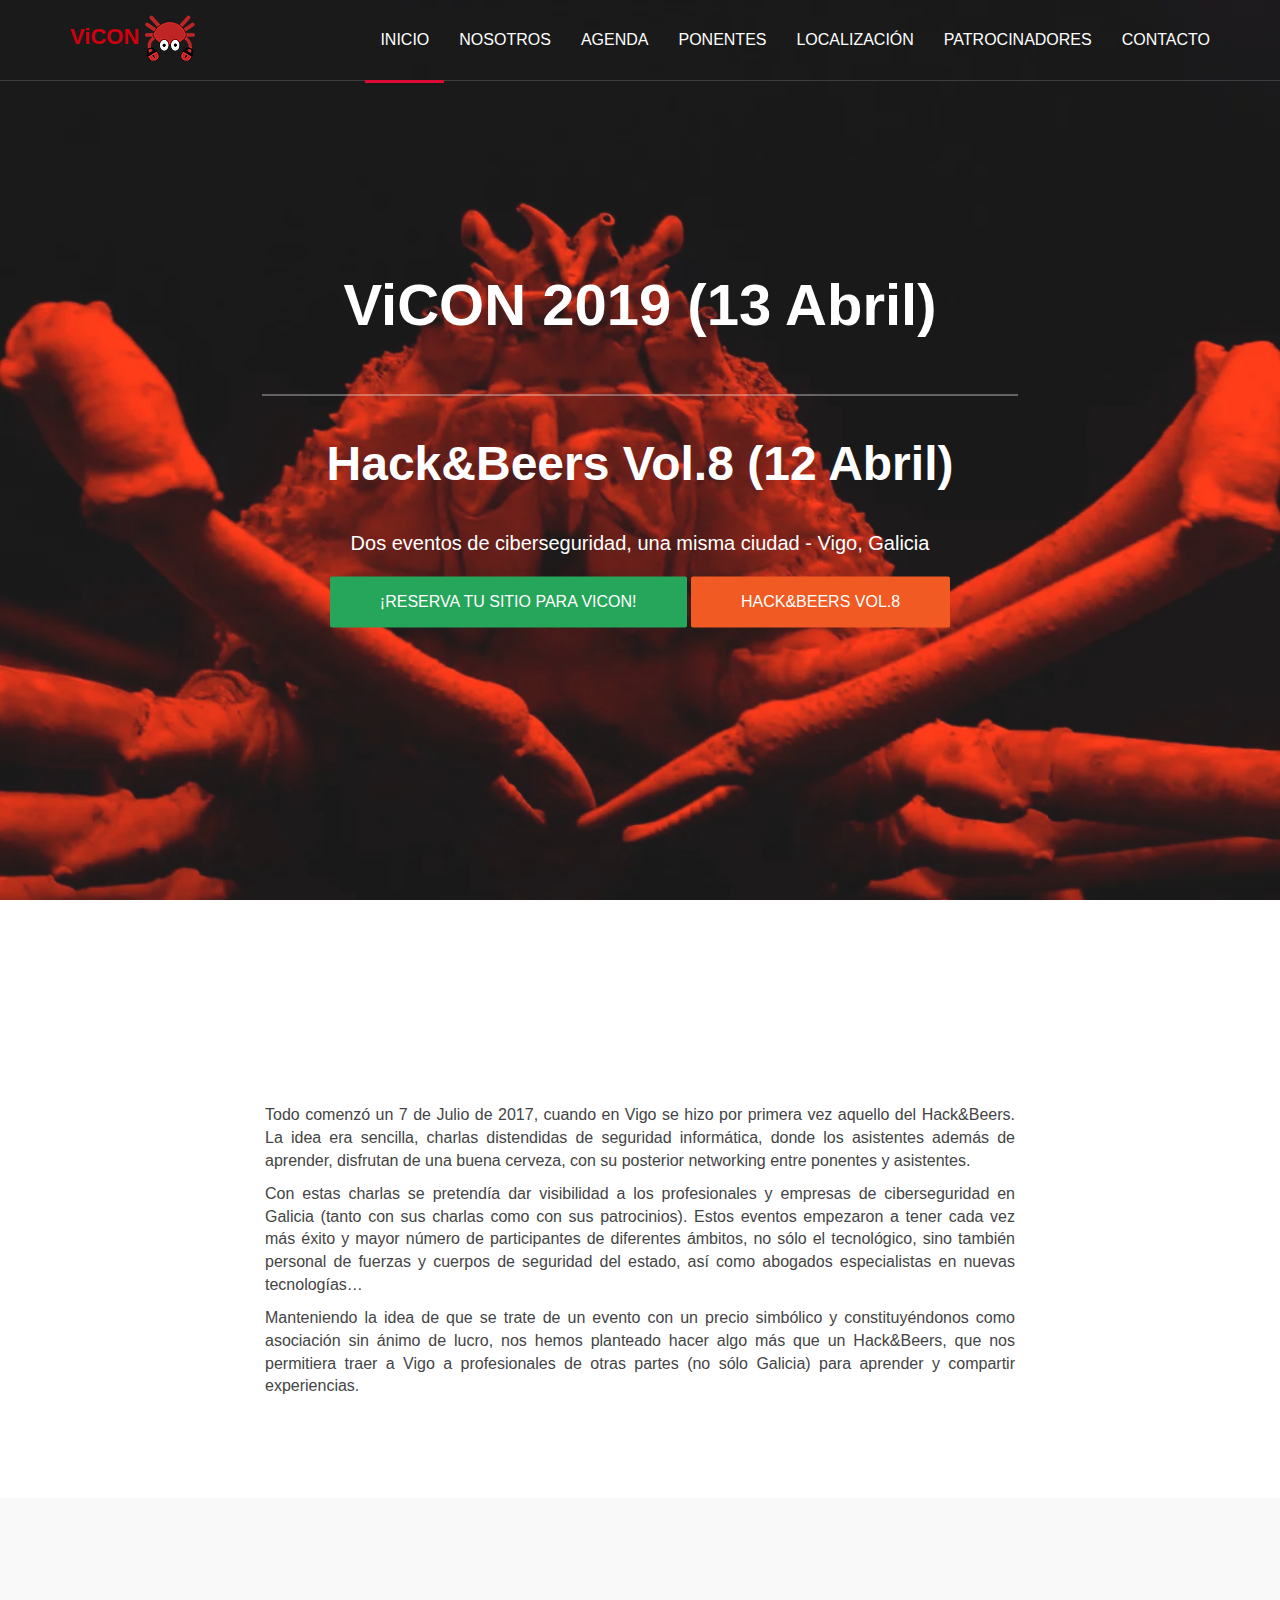
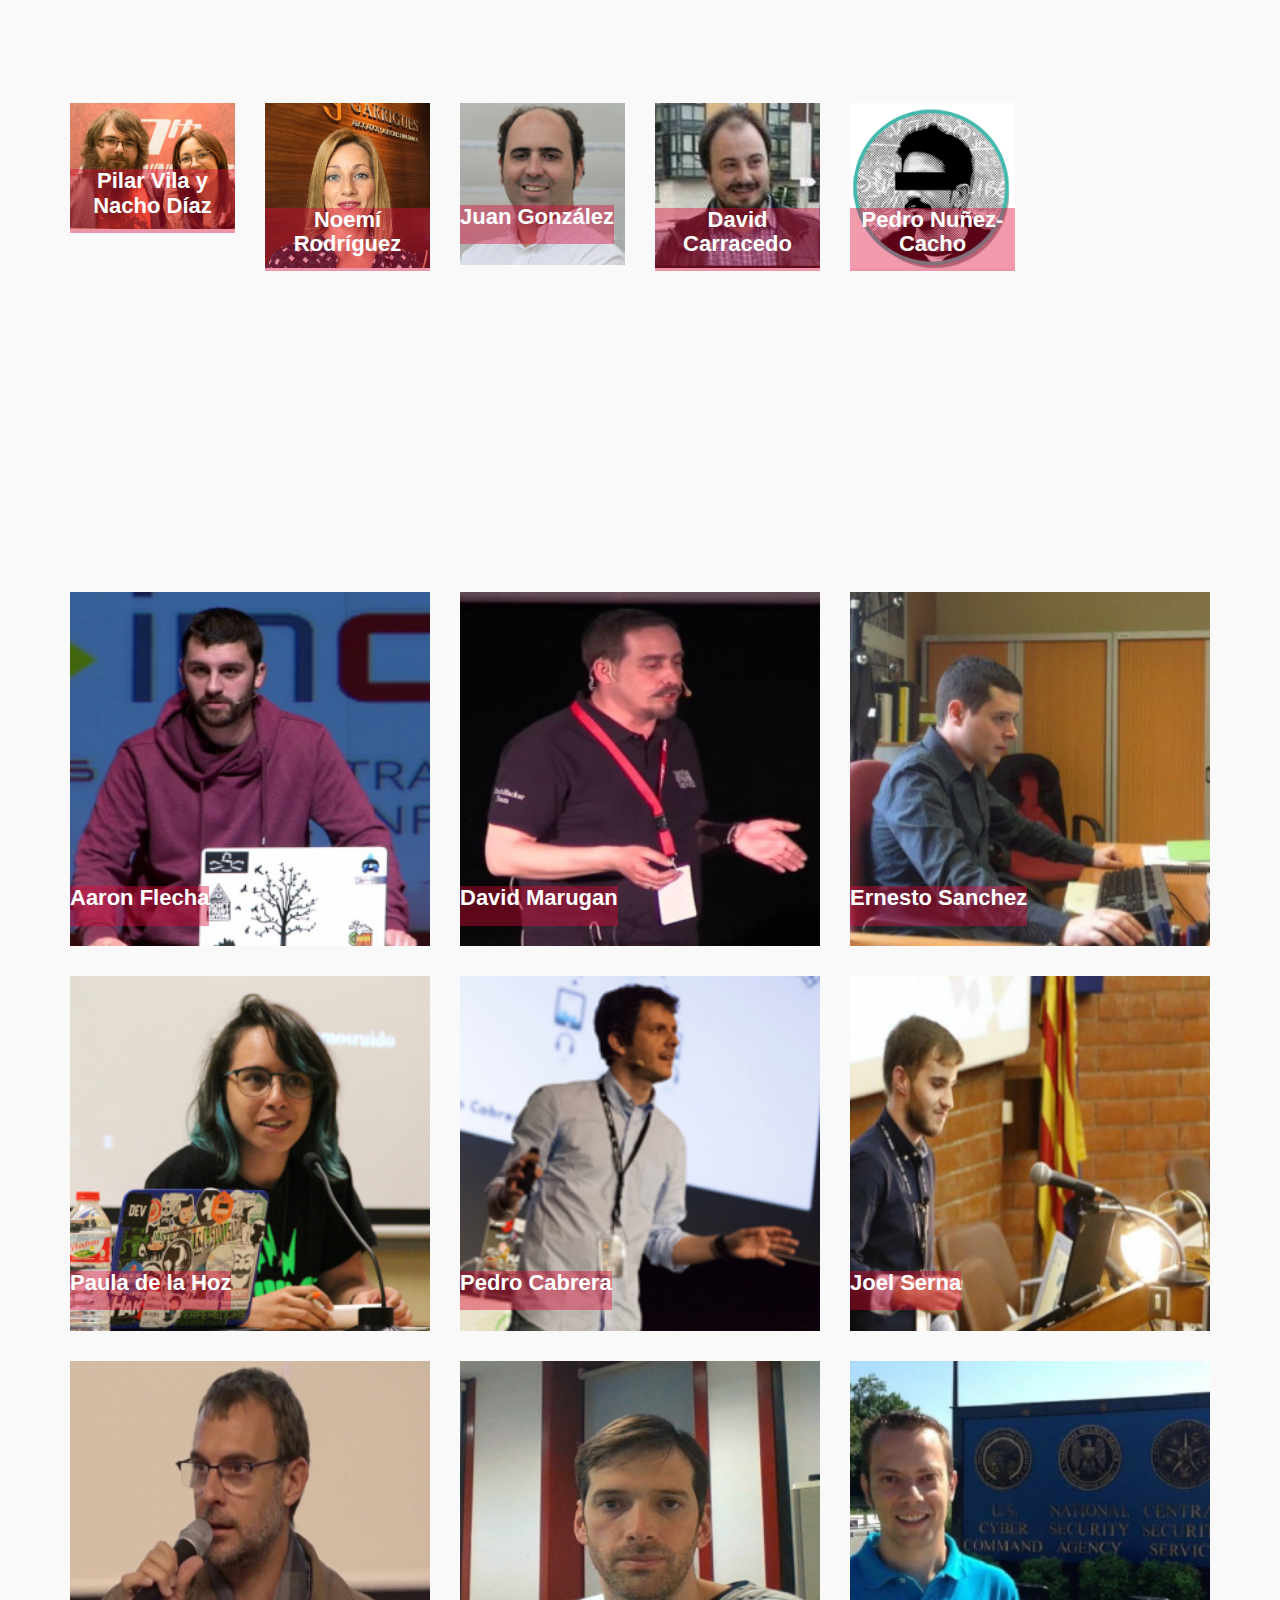
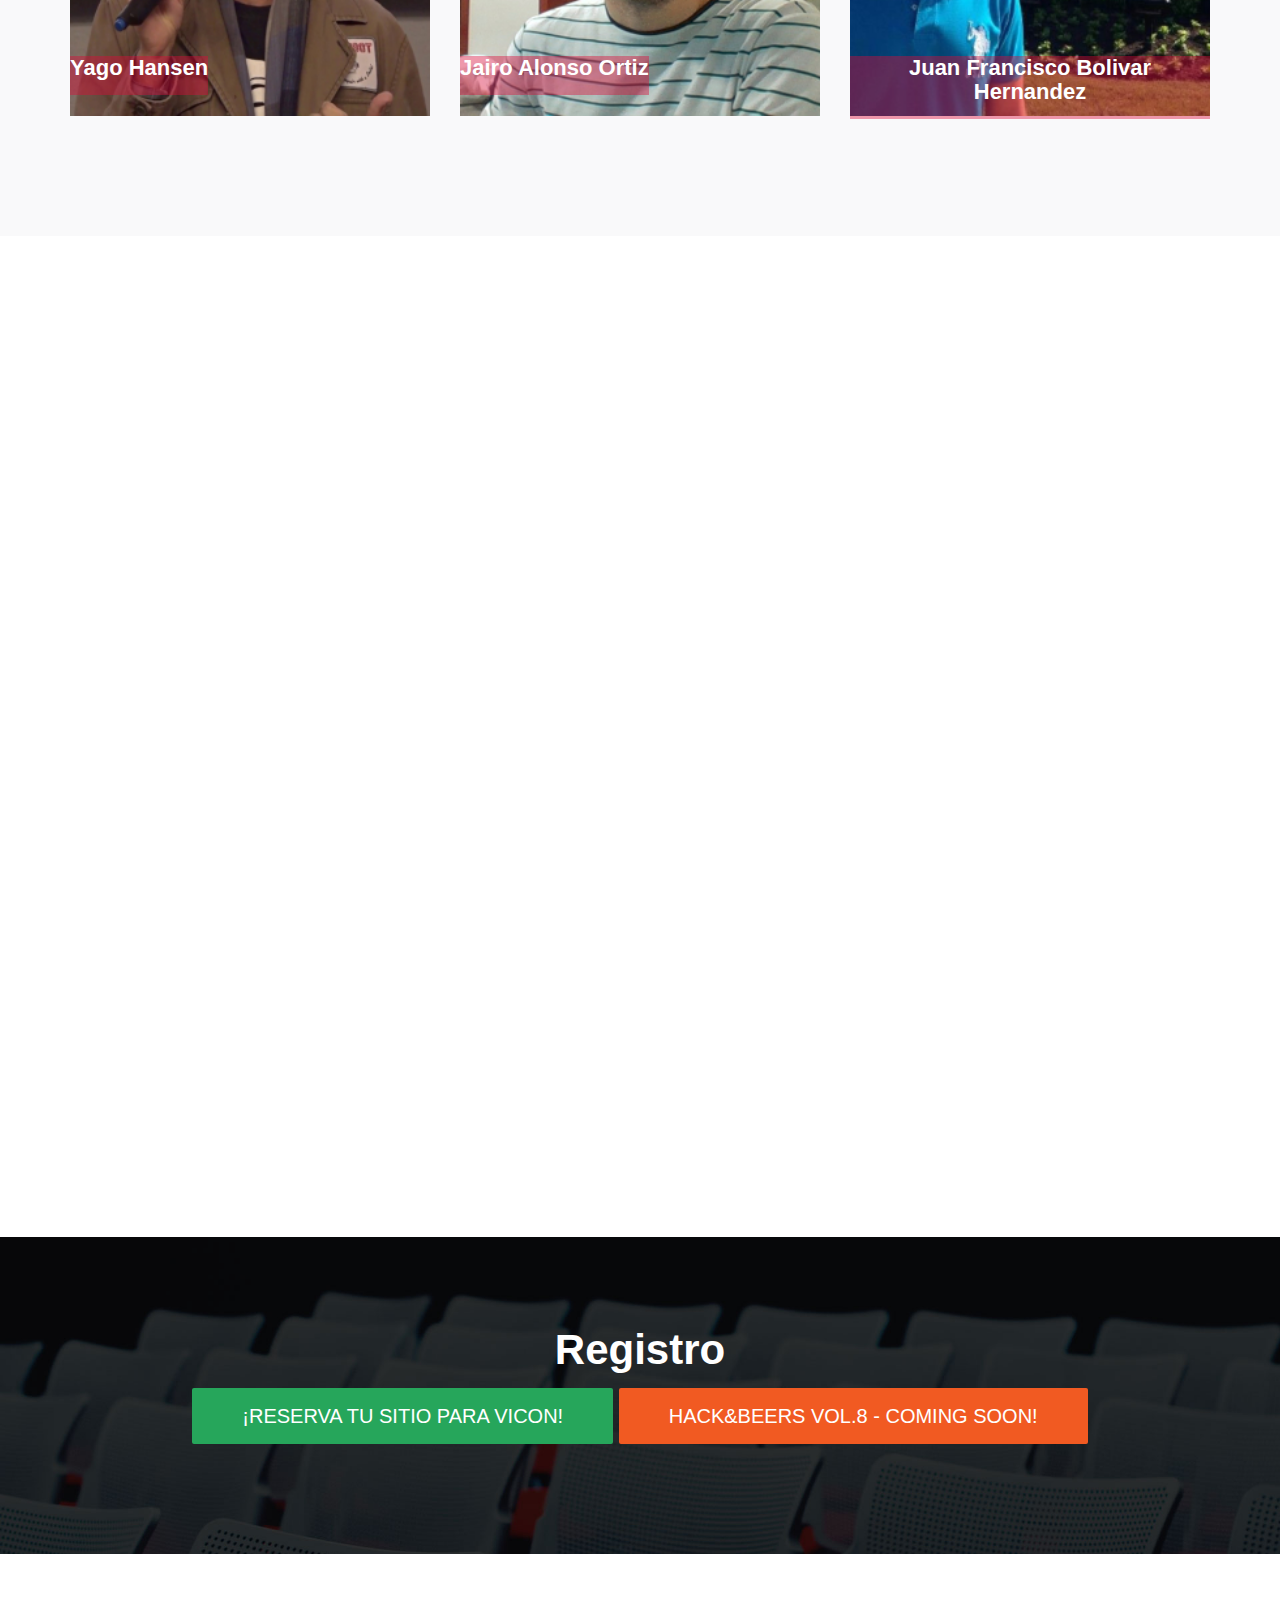
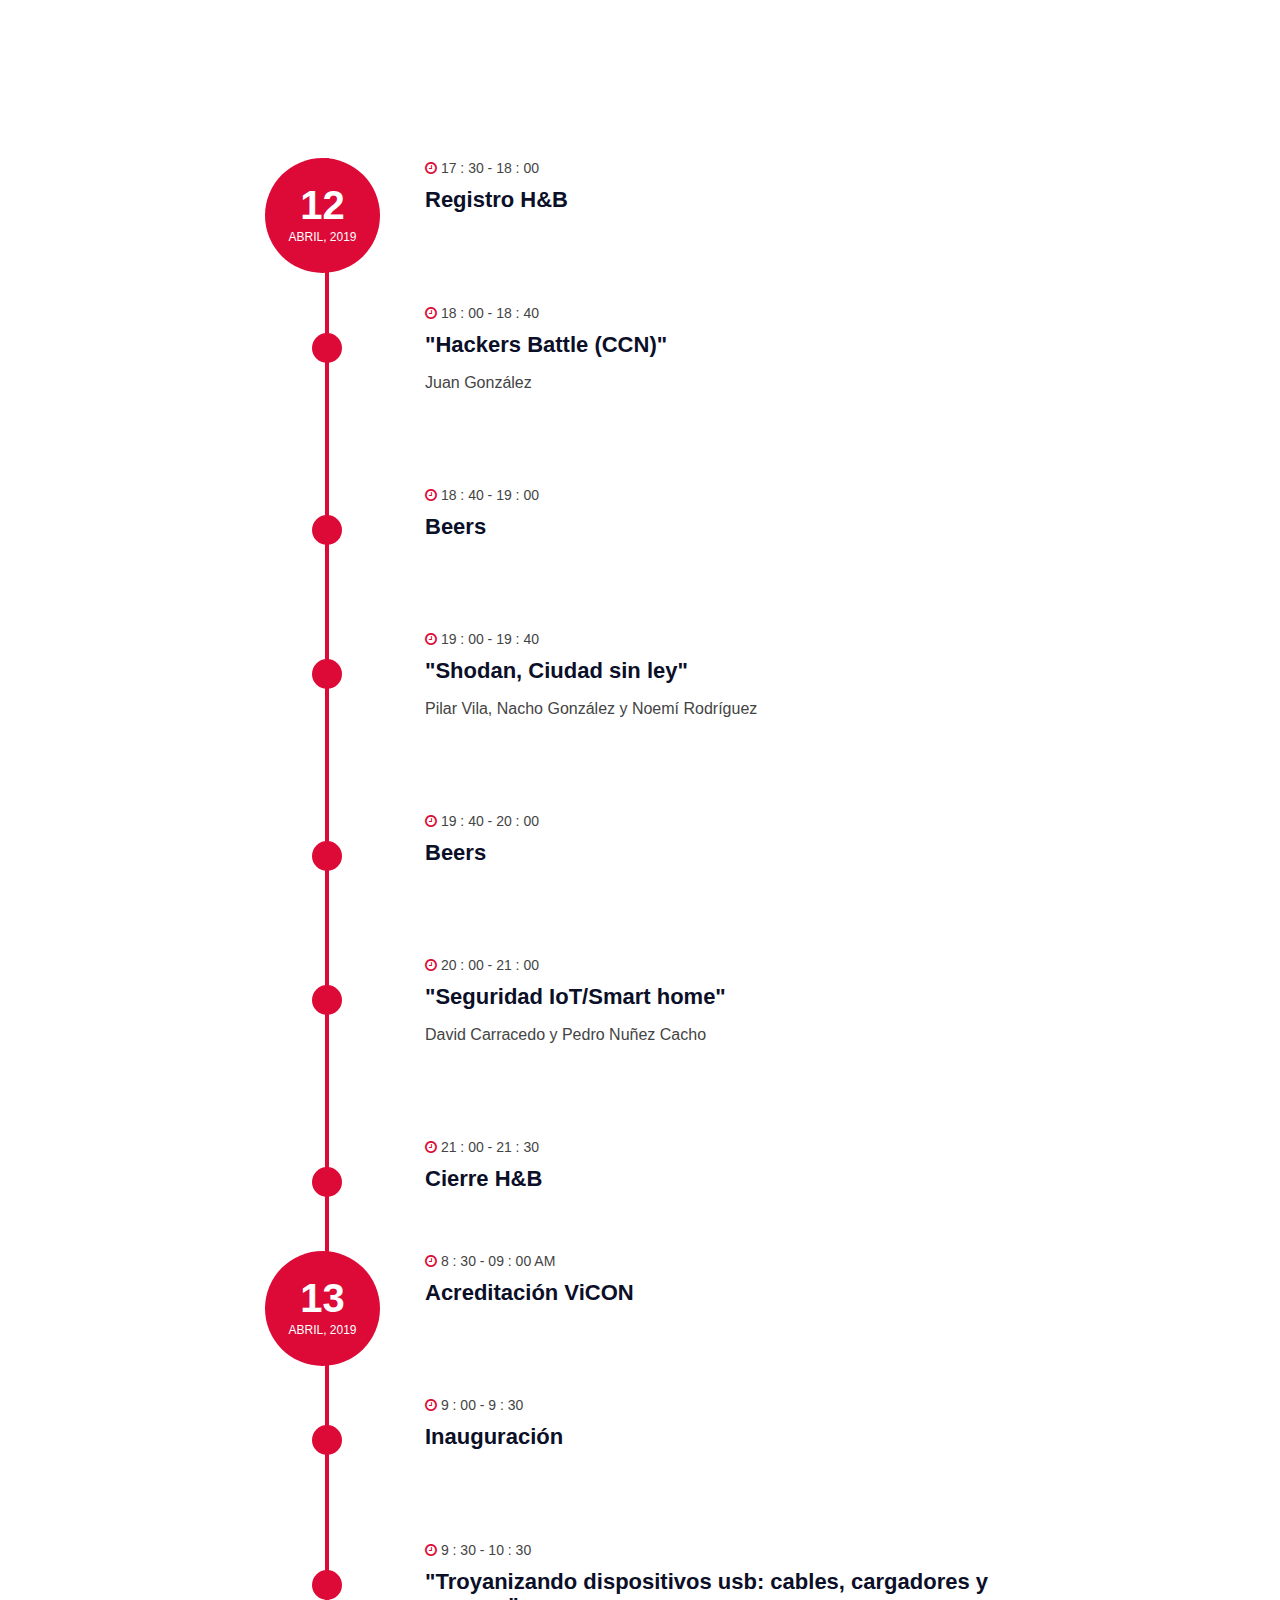
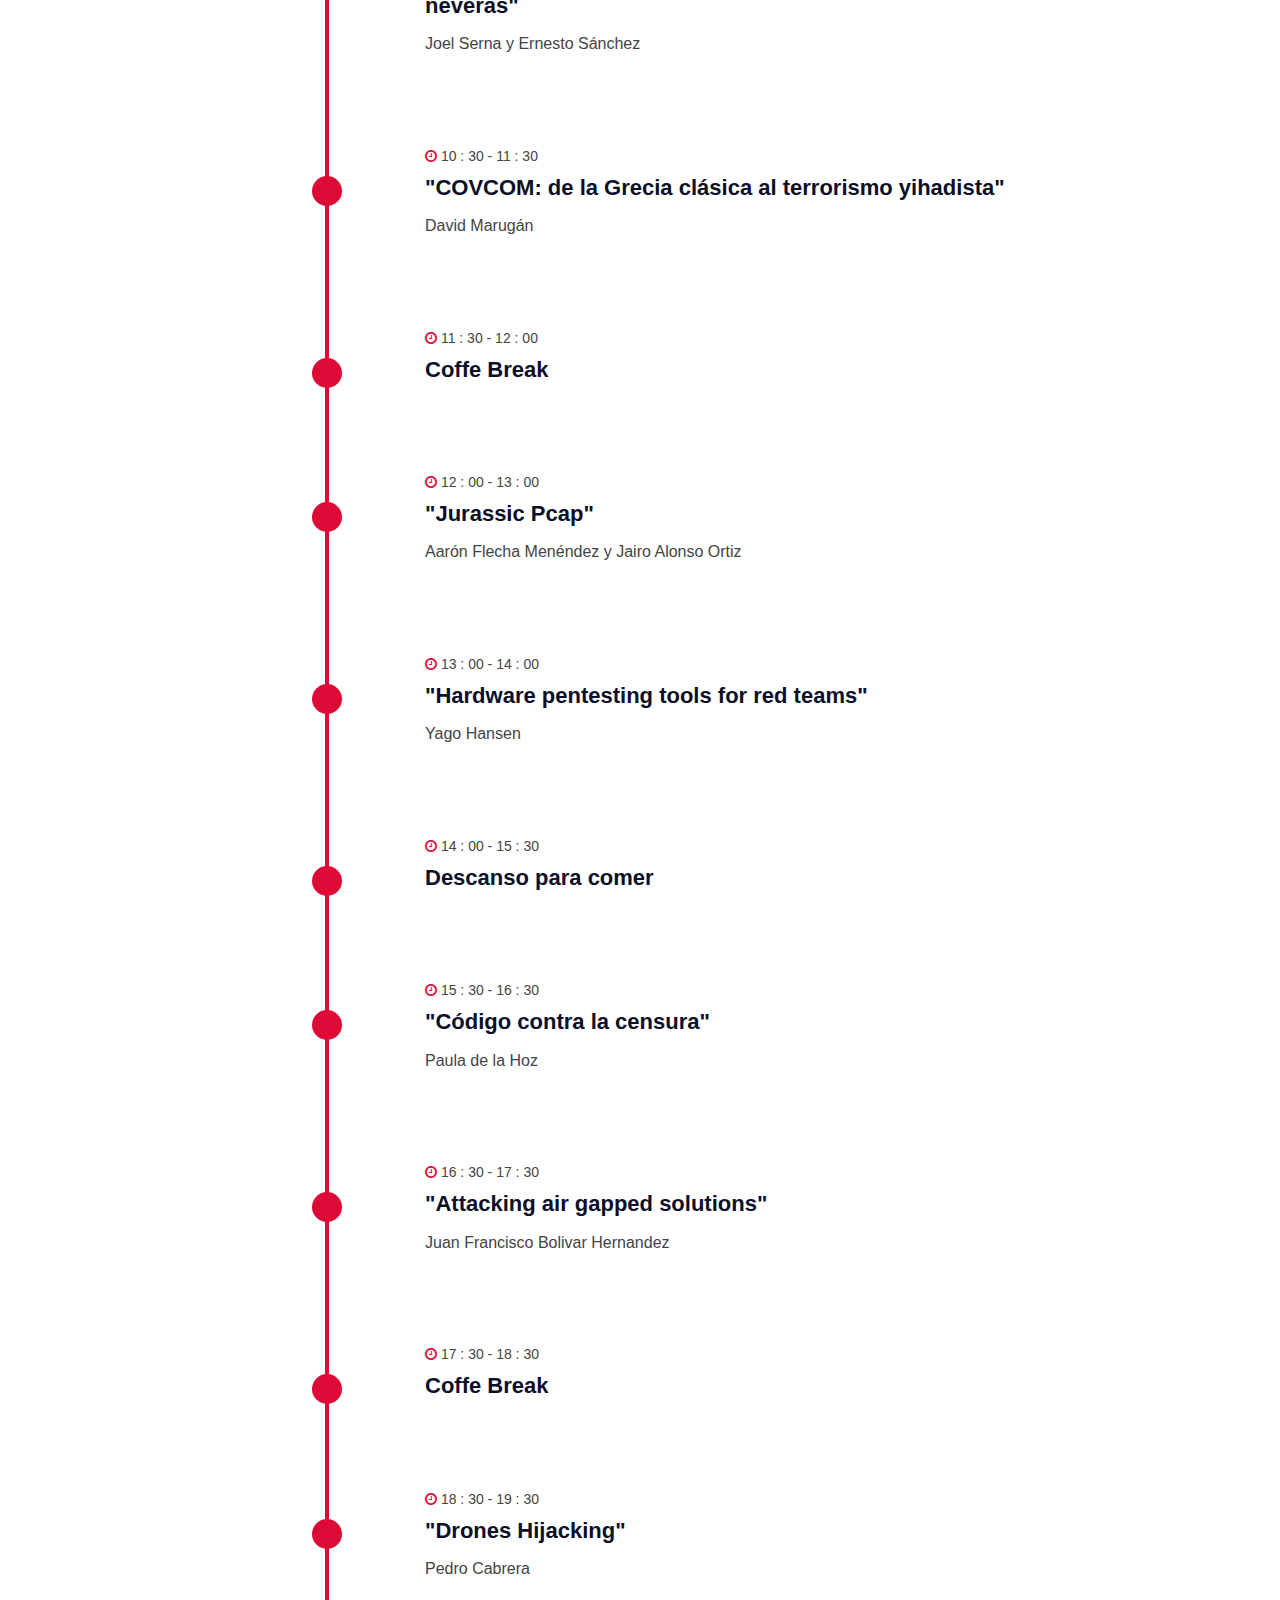
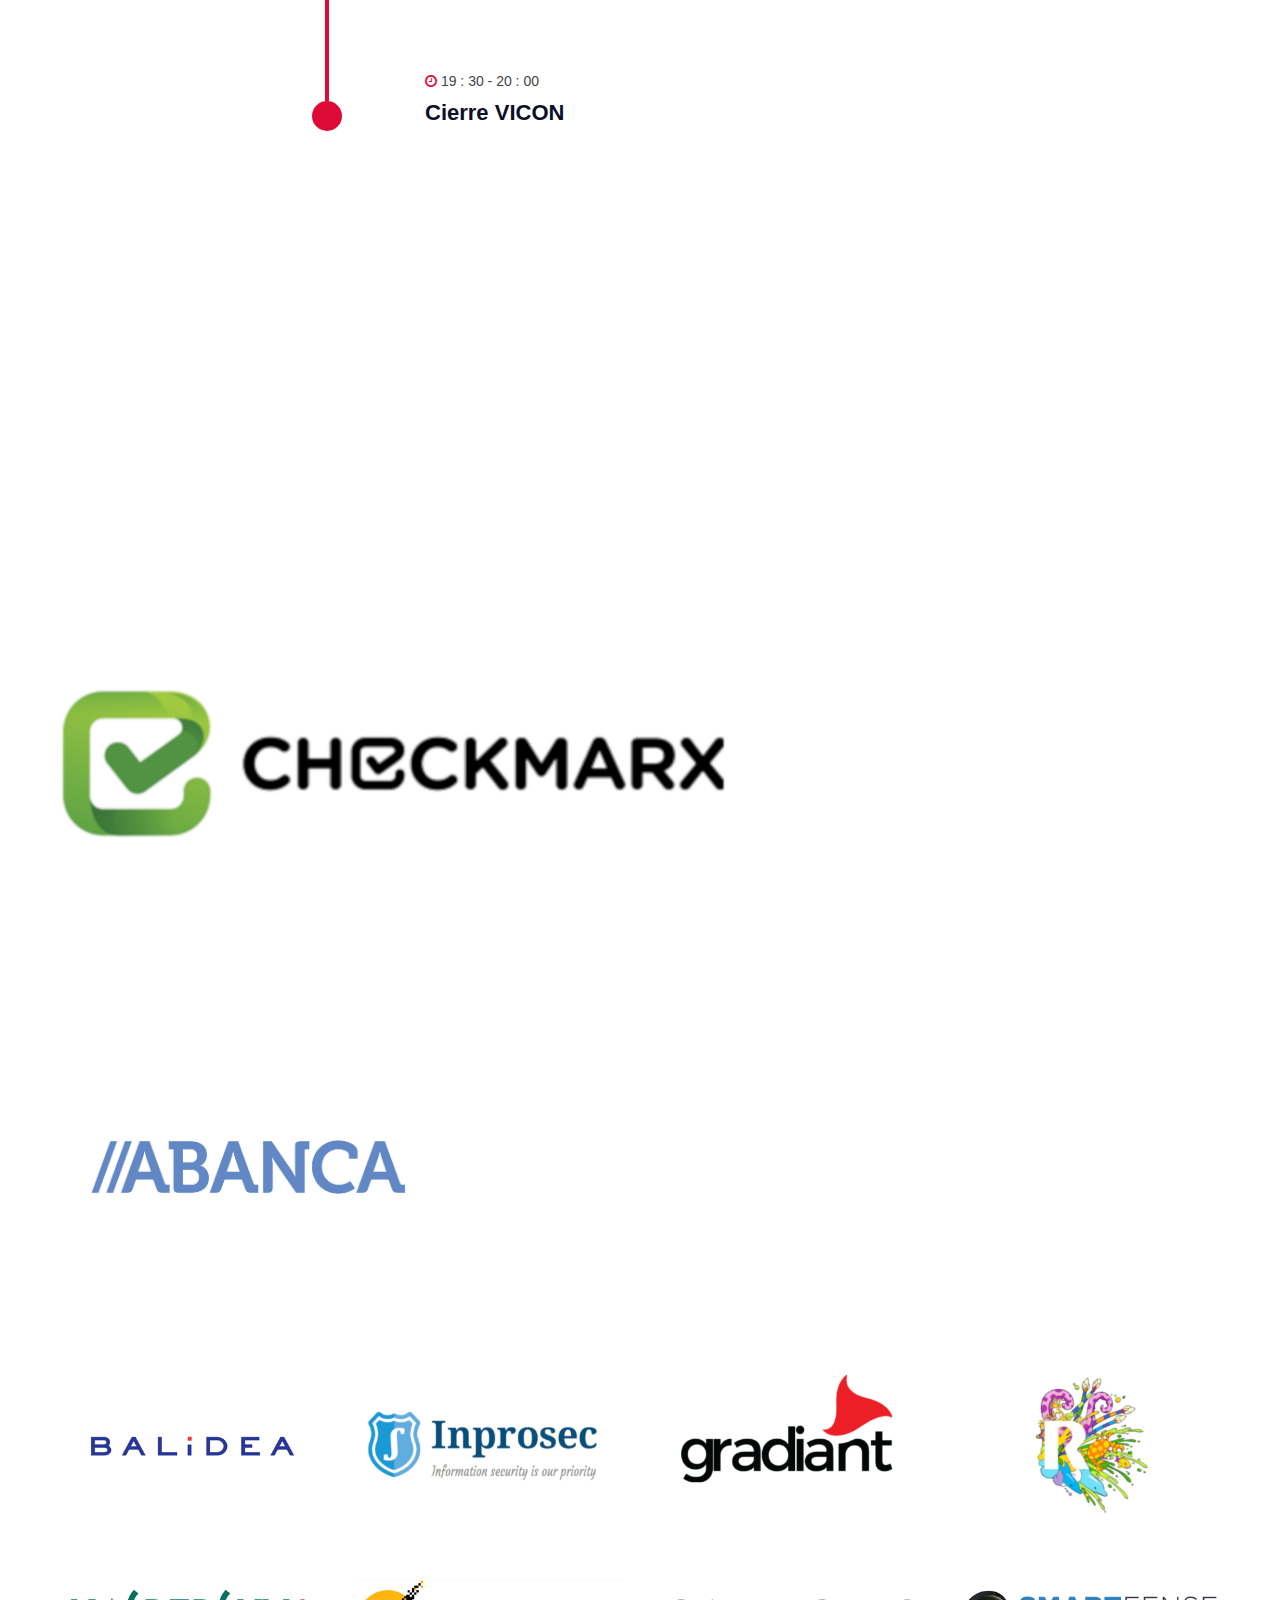
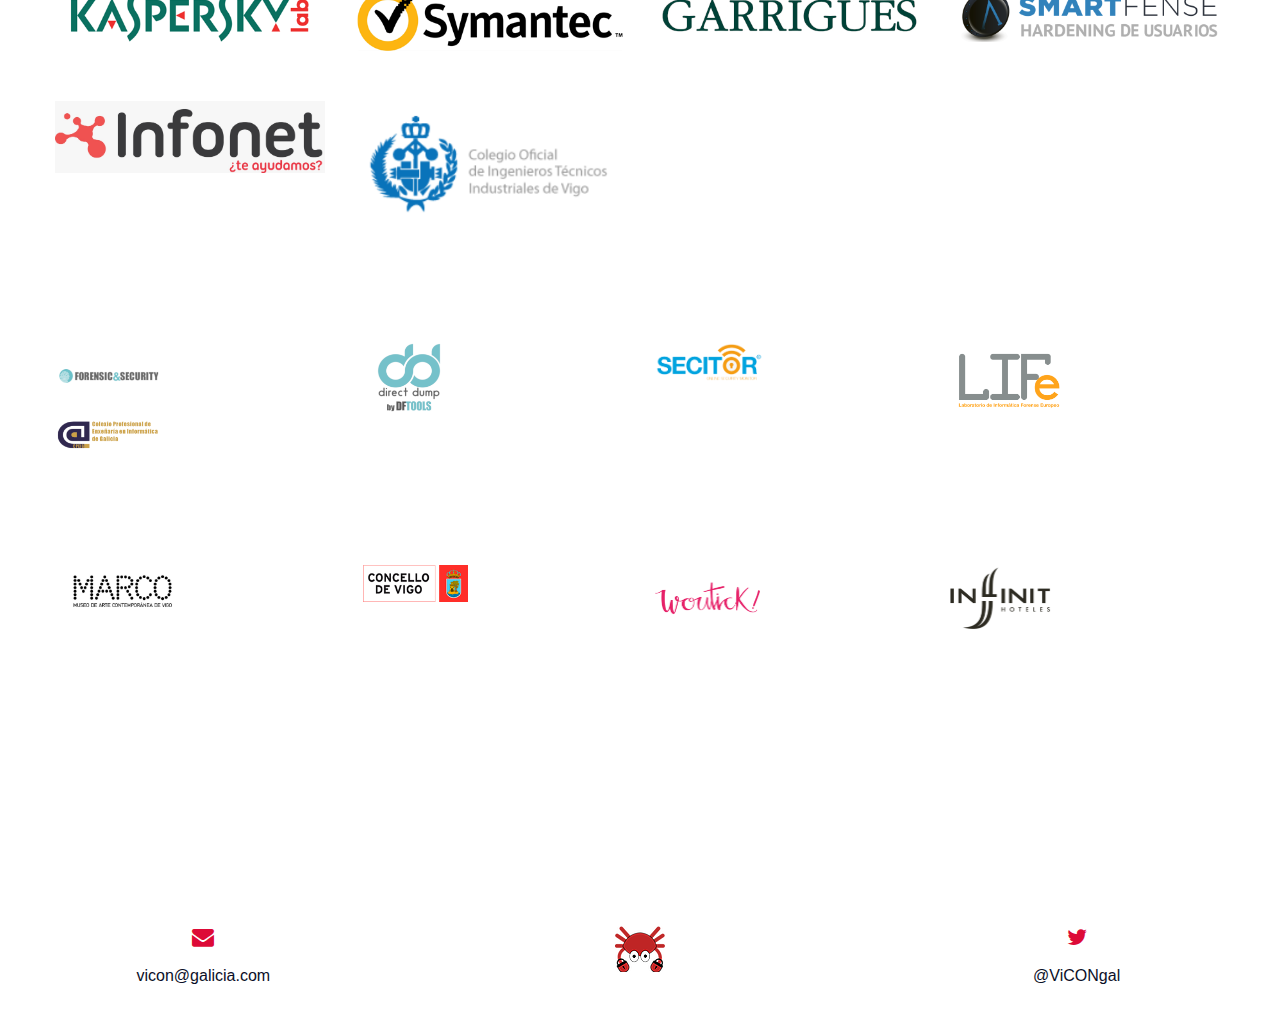
==== commit e50348d2: "Patrocinadores" ====
--- a/index.html
+++ b/index.html
@@ -826,7 +826,7 @@
                 <!-- sponsor -->
                 <div class="col-md-3 col-sm-4 col-xs-6">
 					<a href="https://www.abanca.com" class="sponsor-centollo">
-						<img src="./img/patrocinador-abanca.png" alt="">
+						<img src="./img/patrocinador-abanca.jpg" alt="">
 					</a>
                 </div>
                 <!-- /sponsor -->
--- a/css/style.css
+++ b/css/style.css
@@ -818,13 +818,13 @@
 }
 
 .sponsor-bogabante>img {
+  width: 250%;
+}
+.sponsor-centollo>img {
   width: 150%;
 }
-.sponsor-centollo>img {
-  width: 110%;
-}
 .sponsor-cigala>img {
-  width: 70%;
+  width: 100%;
 }
 .sponsor-quisquilla>img {
   width: 40%;
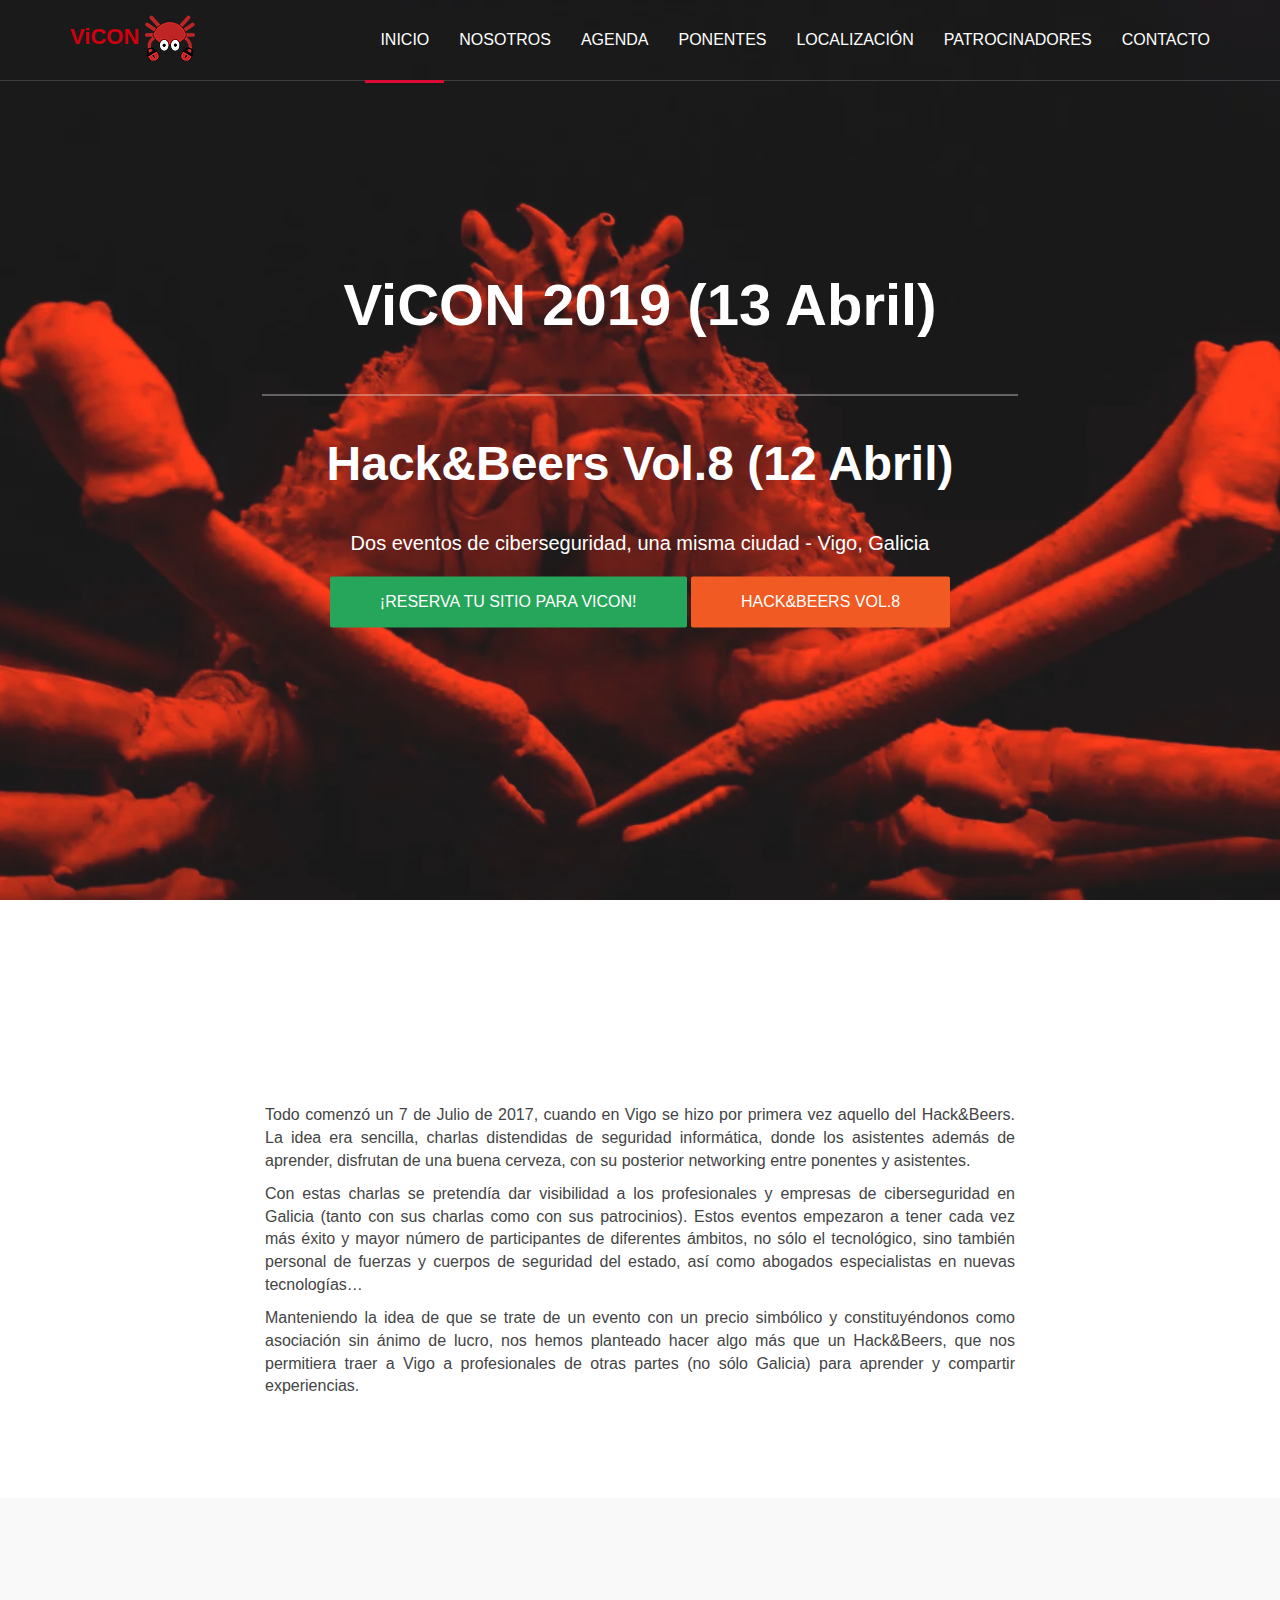
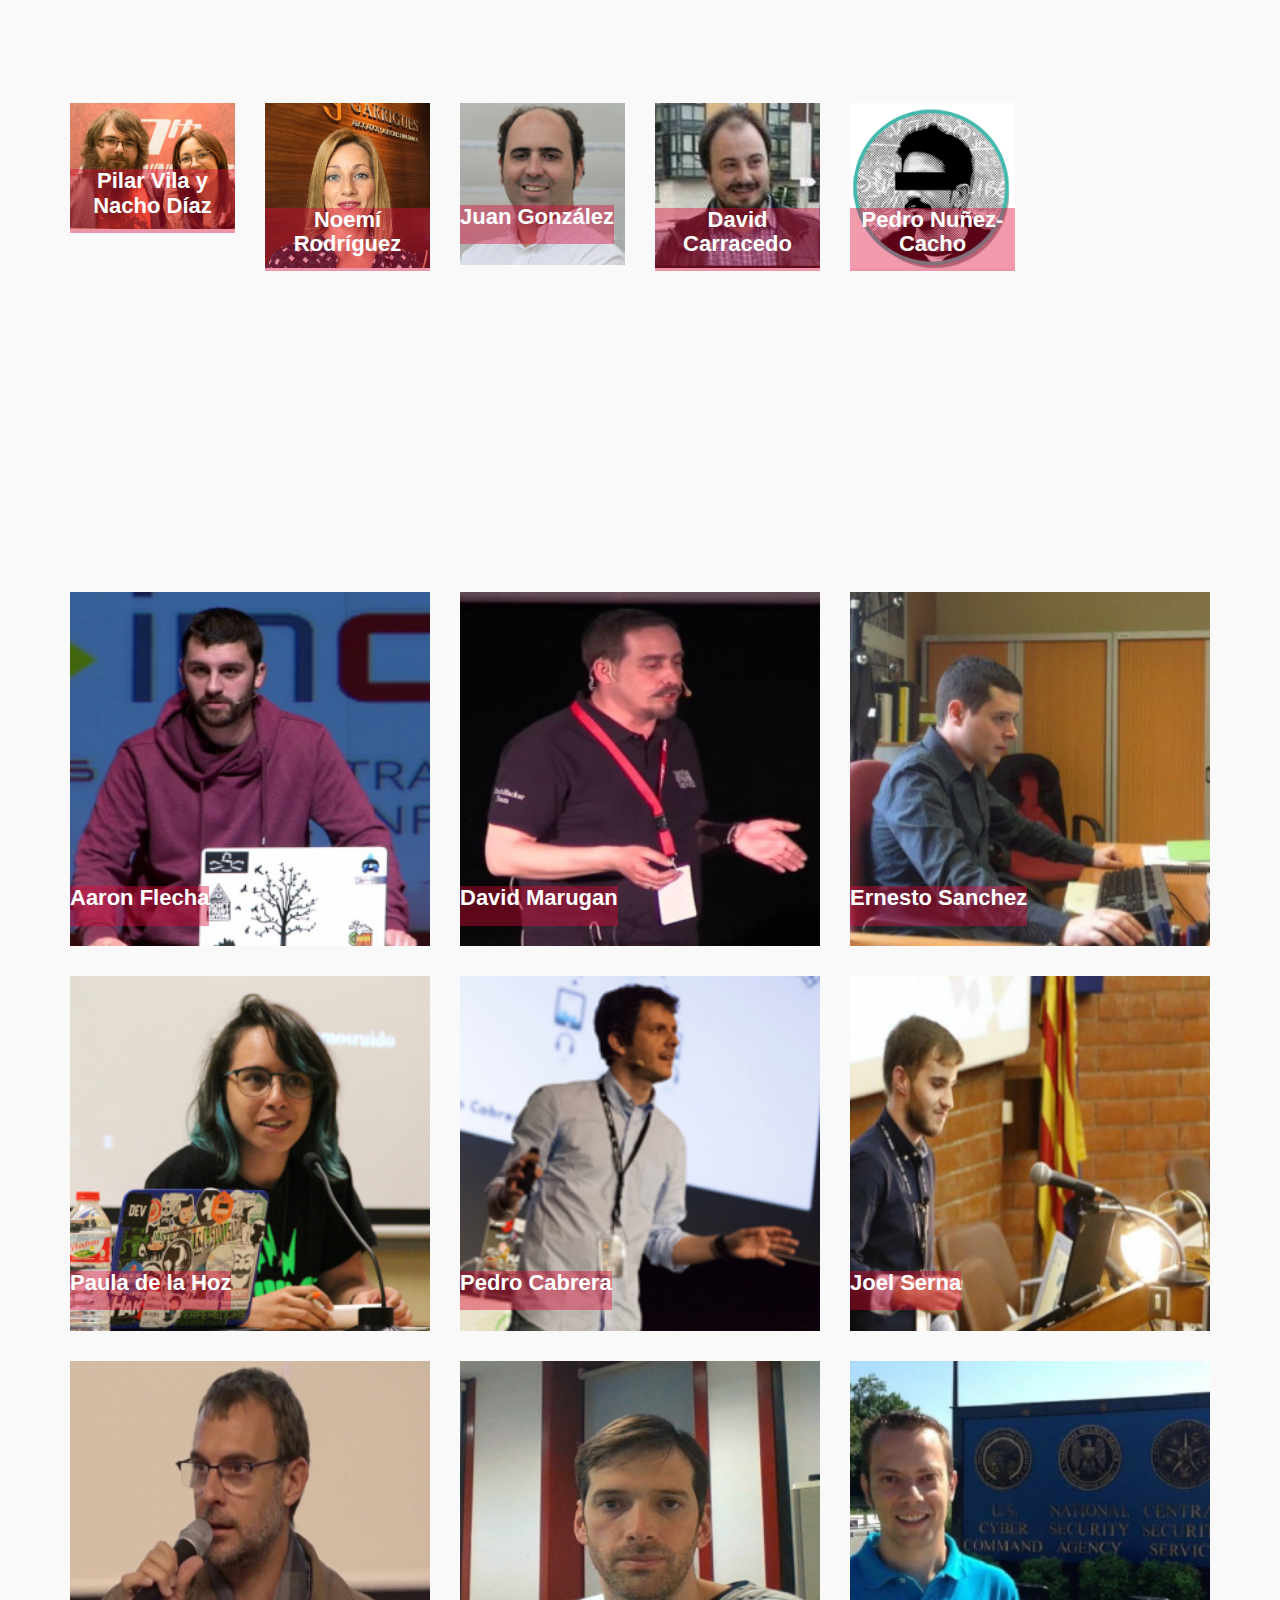
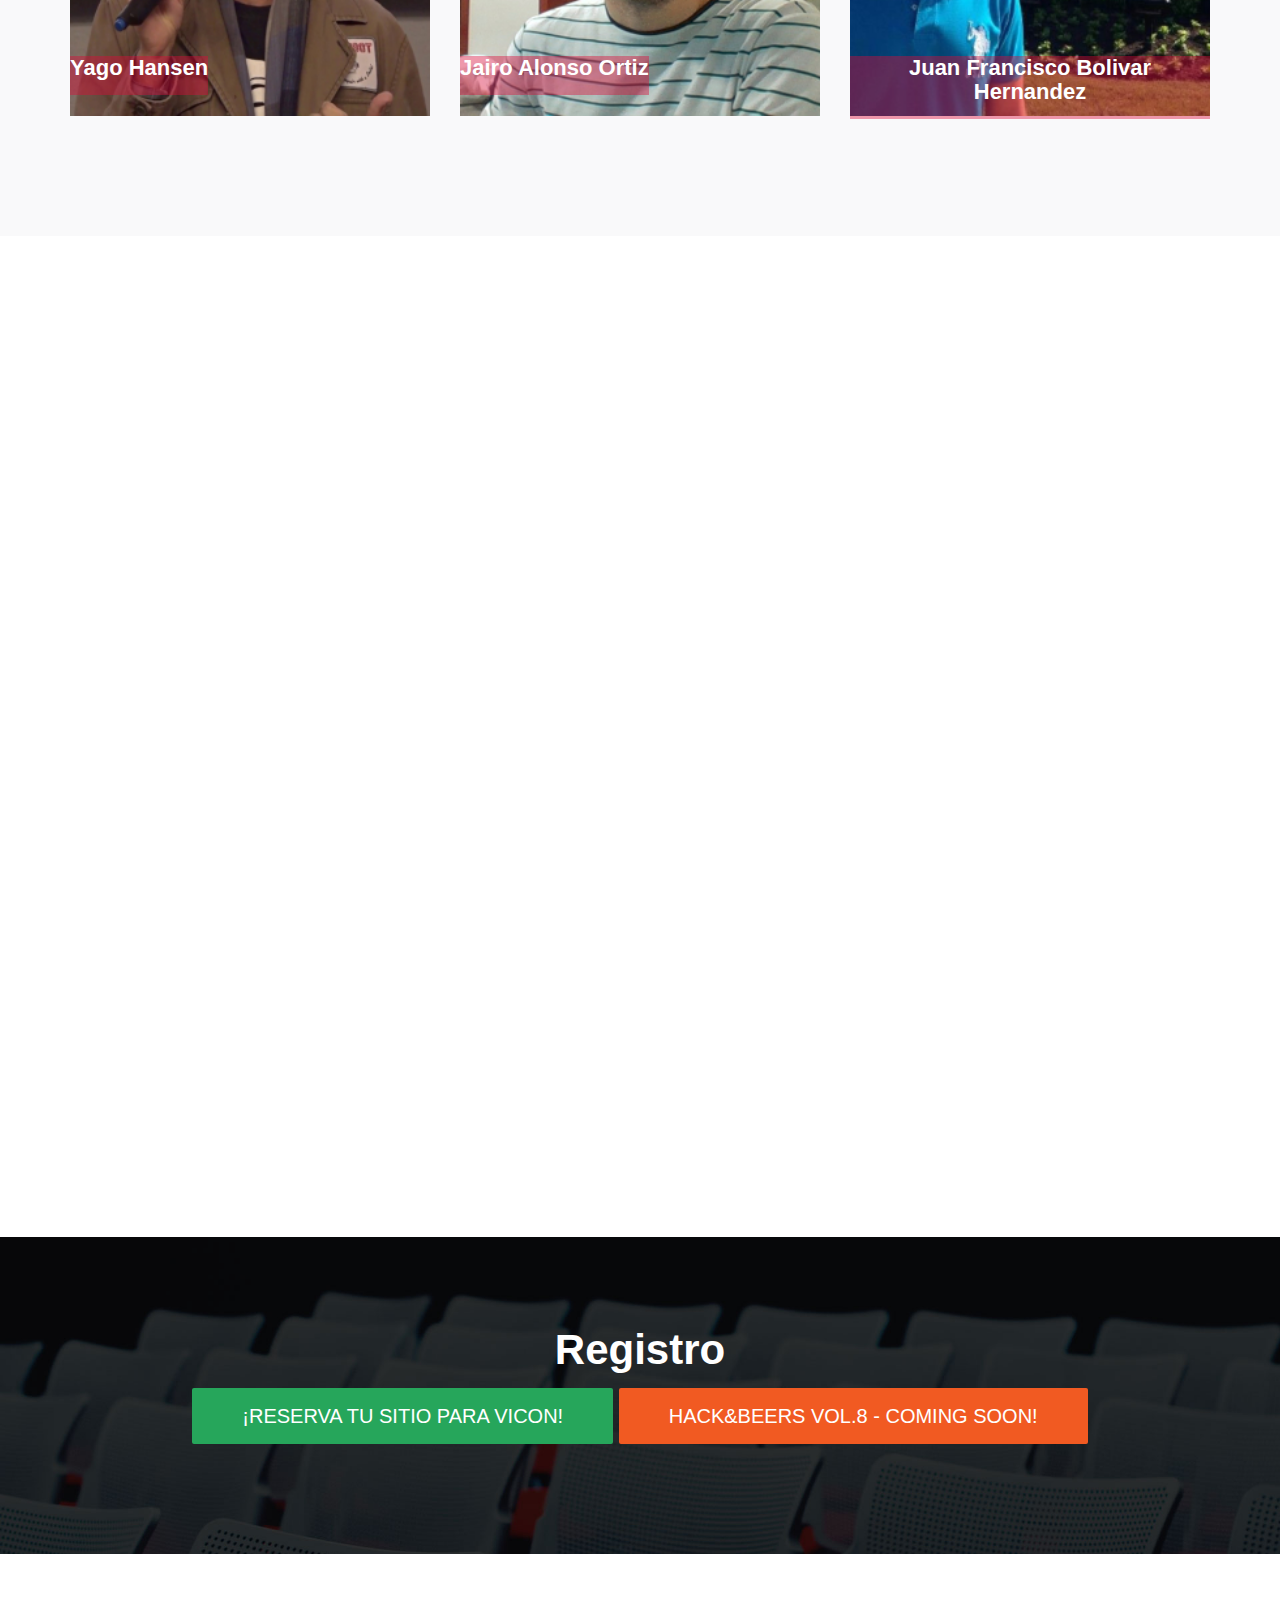
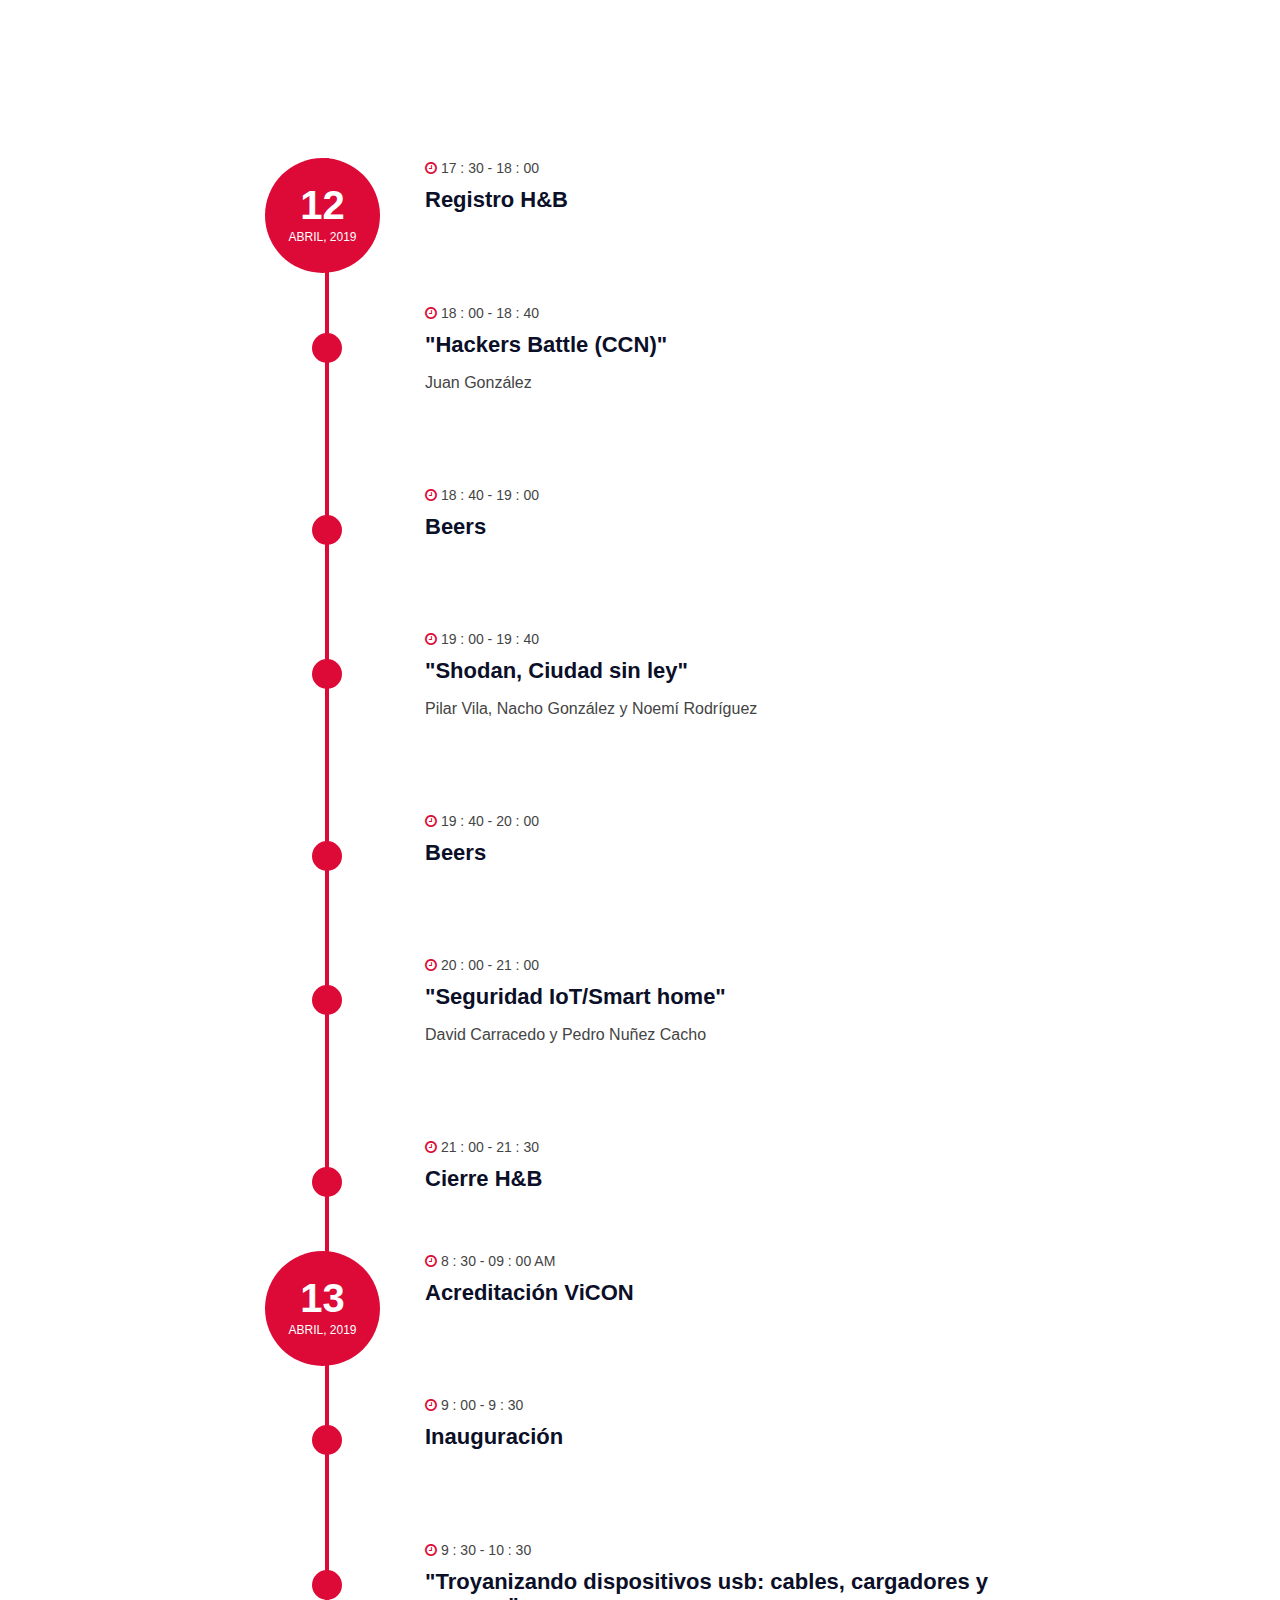
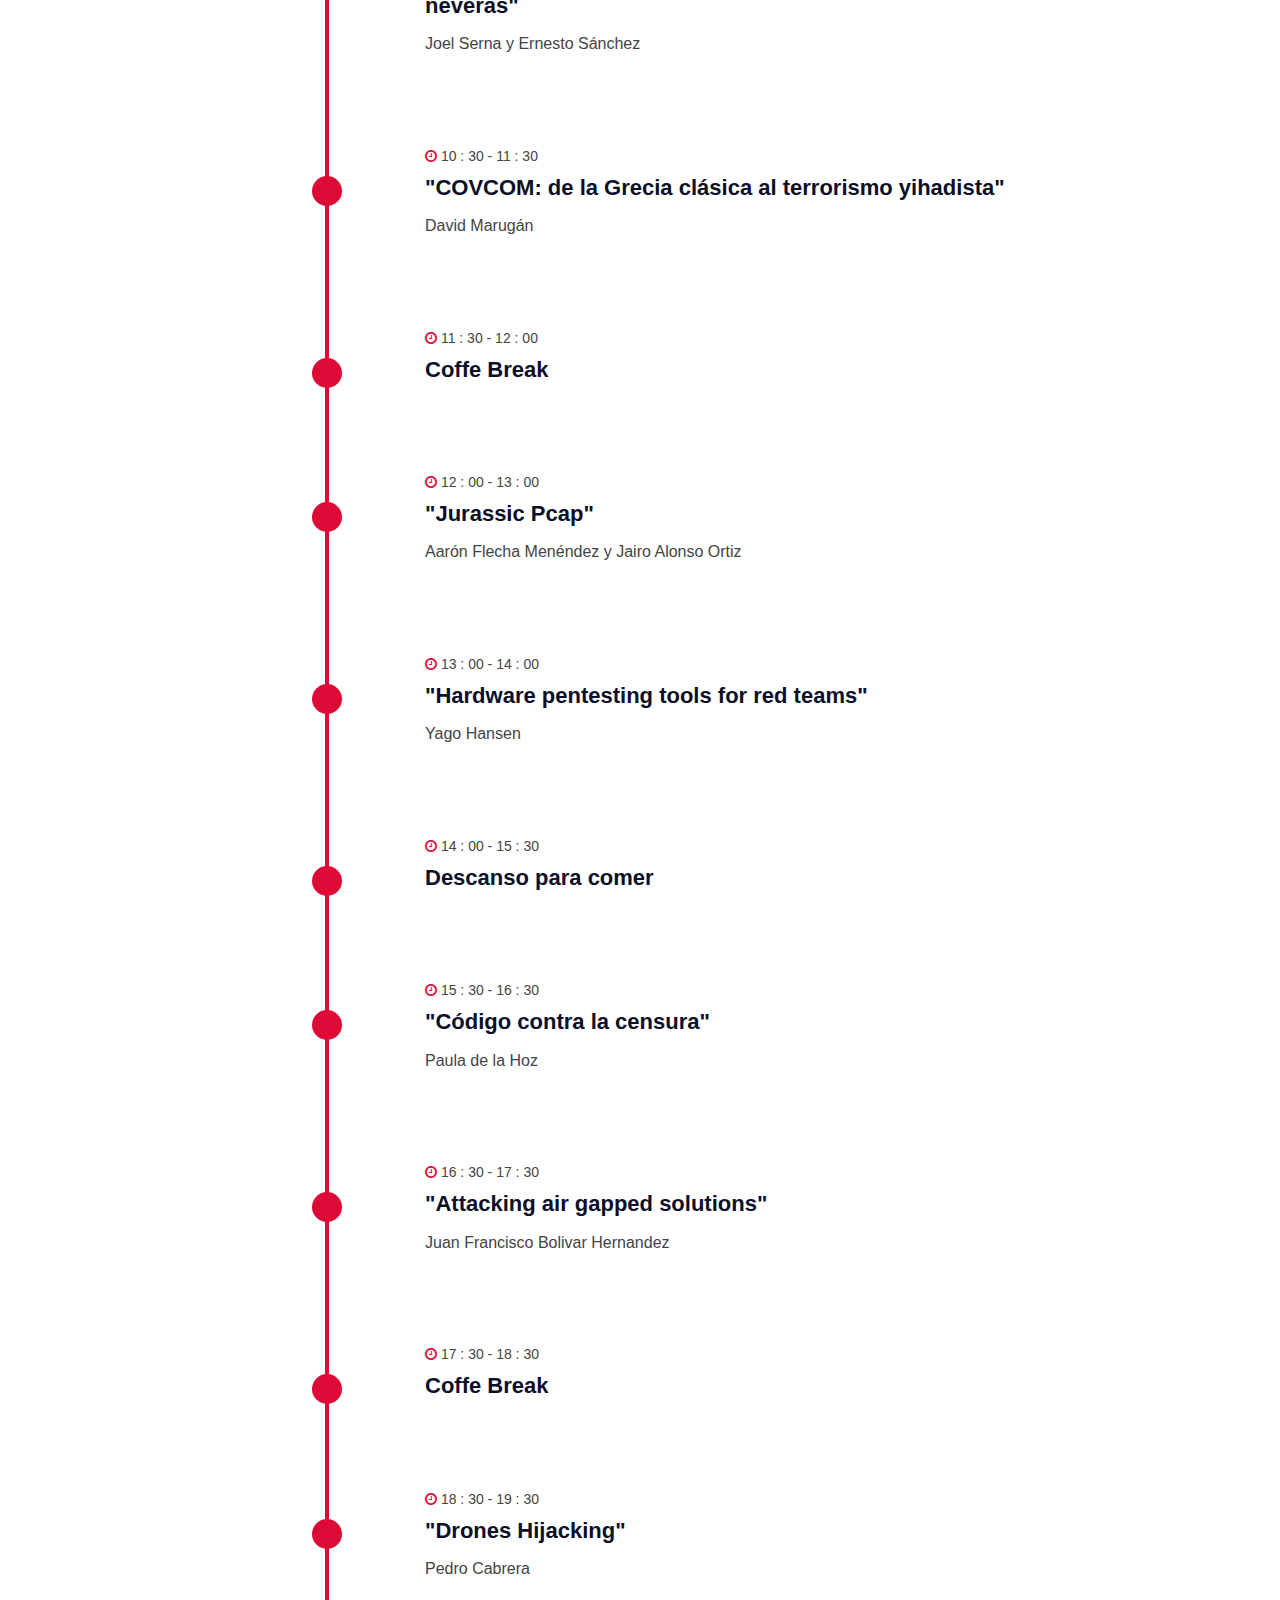
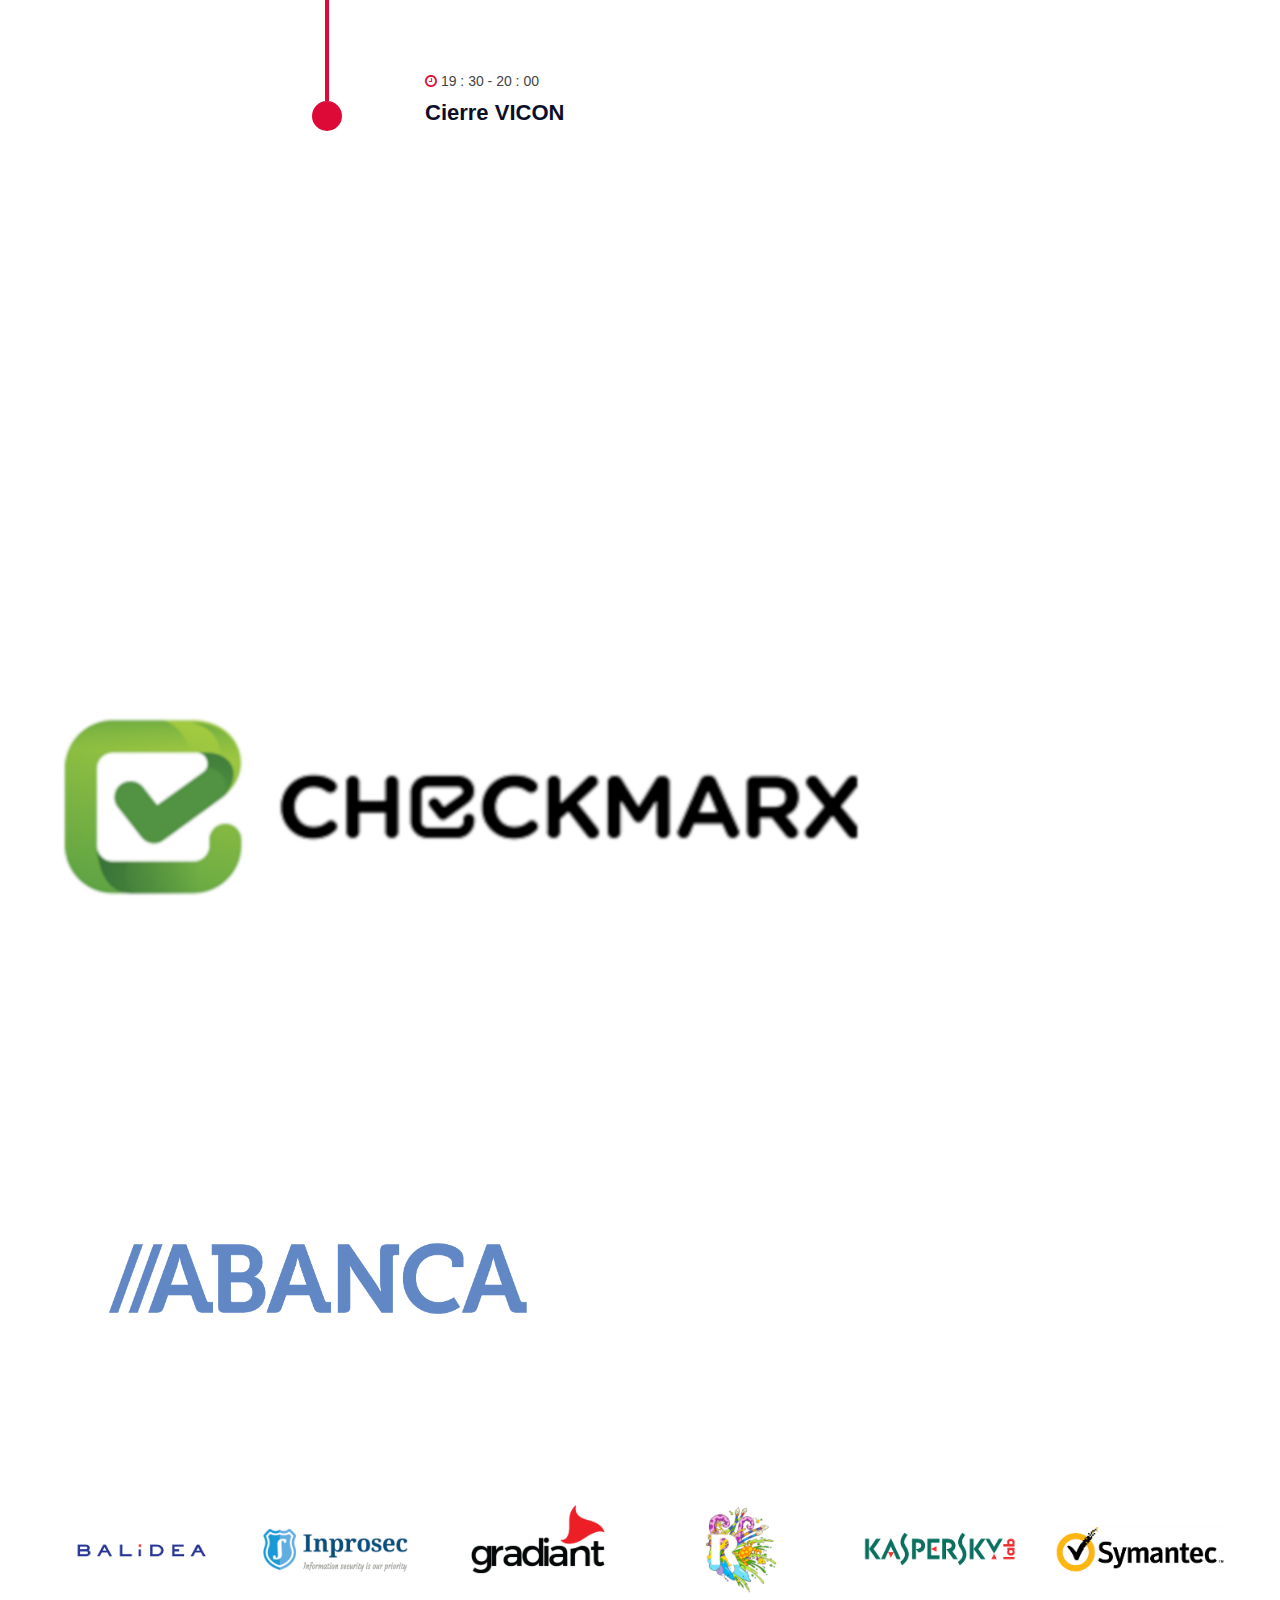
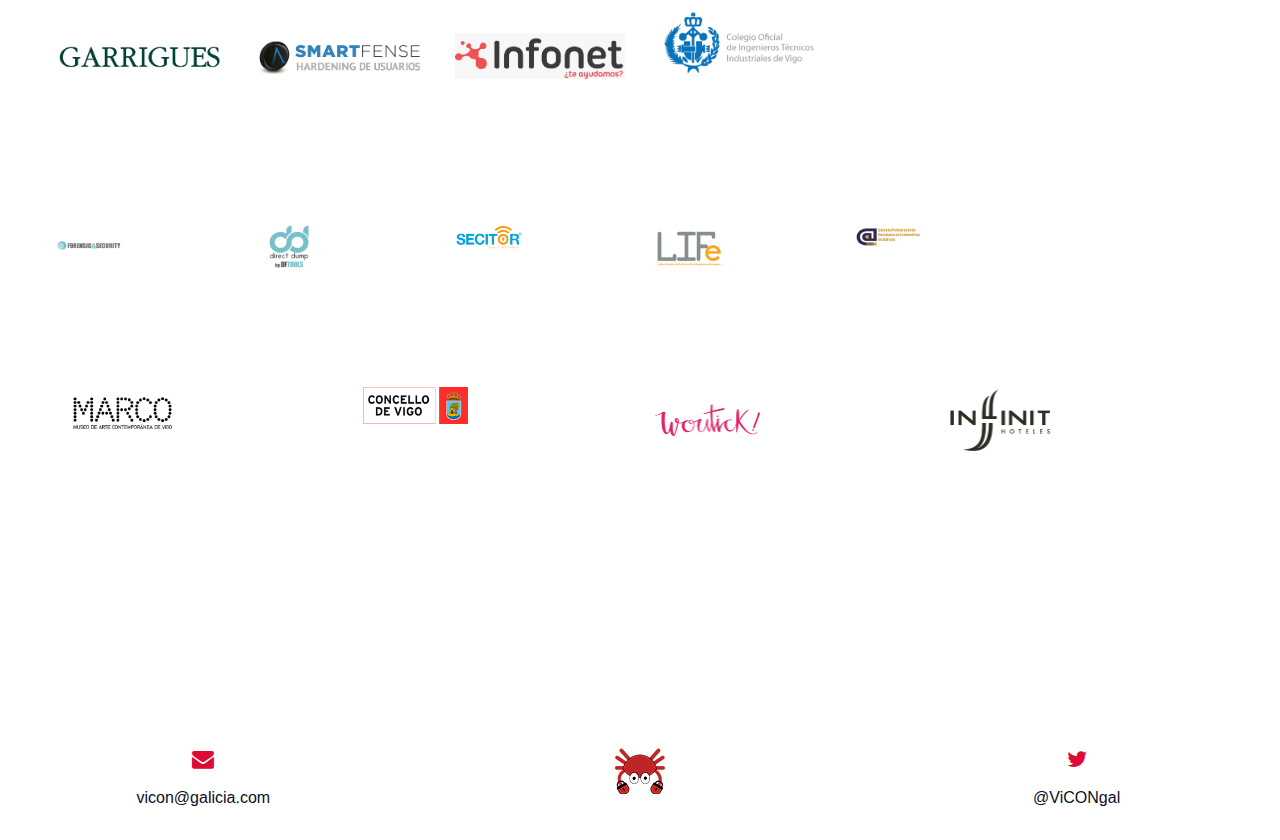
==== commit 9fbaa5ef: "Patrocinadoresv2" ====
--- a/index.html
+++ b/index.html
@@ -837,42 +837,42 @@
 				</div>
 				<!-- /section title -->
 				<!-- sponsor -->
-				<div class="col-md-3 col-sm-4 col-xs-6">
+				<div class="col-md-2 col-sm-4 col-xs-6">
 					<a href="https://www.balidea.com/" class="sponsor-cigala">
 						<img src="./img/patrocinador-balidea.png" alt="">
 					</a>
 				</div>
 				<!-- /sponsor -->
                 <!-- sponsor -->
-                <div class="col-md-3 col-sm-4 col-xs-6">
+                <div class="col-md-2 col-sm-4 col-xs-6">
 					<a href="https://www.inprosec.es" class="sponsor-cigala">
 						<img src="./img/patrocinador-Inprosec.png" alt="">
 					</a>
 				</div>
                 <!-- /sponsor -->
                 <!-- sponsor -->
-                <div class="col-md-3 col-sm-4 col-xs-6">
+                <div class="col-md-2 col-sm-4 col-xs-6">
 					<a href="https://www.gradiant.org" class="sponsor-cigala">
 						<img src="./img/patrocinador-Gradiant.png" alt="">
 					</a>
 				</div>
                 <!-- /sponsor -->
                 <!-- sponsor -->
-                <div class="col-md-3 col-sm-4 col-xs-6">
+                <div class="col-md-2 col-sm-4 col-xs-6">
 					<a href="https://www.mundo-r.com/" class="sponsor-cigala">
 						<img src="./img/patrocinador-euskatel_R.png" alt="">
 					</a>
 				</div>
                 <!-- /sponsor -->
                 <!-- sponsor -->
-                <div class="col-md-3 col-sm-4 col-xs-6">
+                <div class="col-md-2 col-sm-4 col-xs-6">
 					<a href="https://www.kaspersky.es/" class="sponsor-cigala">
 						<img src="./img/patrocinador-kaspersky.png" alt="">
 					</a>
                 </div>
                 <!-- /sponsor -->
                 <!-- sponsor -->
-                <div class="col-md-3 col-sm-4 col-xs-6">
+                <div class="col-md-2 col-sm-4 col-xs-6">
 					<a href="https://www.symantec.com/" class="sponsor-cigala">
 						<img src="./img/patrocinador-symantec.png" alt="">
 					</a>
@@ -880,7 +880,7 @@
                 <!-- /sponsor -->
 
                 <!-- sponsor -->
-                <div class="col-md-3 col-sm-4 col-xs-6">
+                <div class="col-md-2 col-sm-4 col-xs-6">
 					<a href="https://www.garrigues.com" class="sponsor-cigala">
 						<img src="./img/patrocinador-garrigues.jpg" alt="">
 					</a>
@@ -888,21 +888,21 @@
                 <!-- /sponsor -->
 
                 <!-- sponsor -->
-                <div class="col-md-3 col-sm-4 col-xs-6">
+                <div class="col-md-2 col-sm-4 col-xs-6">
 					<a href="https://www.smartfense.com" class="sponsor-cigala">
 						<img src="./img/patrocinador-SMARTFENSE.png" alt="">
 					</a>
                 </div>
                 <!-- /sponsor -->
                 <!-- sponsor -->
-                <div class="col-md-3 col-sm-4 col-xs-6">
+                <div class="col-md-2 col-sm-4 col-xs-6">
 					<a href="https://infonet.es" class="sponsor-cigala">
 						<img src="./img/patroccinador-infonet.jpg" alt="">
 					</a>
                 </div>
                 <!-- /sponsor -->
                 <!-- sponsor -->
-                <div class="col-md-3 col-sm-4 col-xs-6">
+                <div class="col-md-2 col-sm-4 col-xs-6">
 					<a href="http://www.coitivigo.es/" class="sponsor-cigala">
 						<img src="./img/patrocinador-COITI.png" alt="">
 					</a>
@@ -920,7 +920,7 @@
 				</div>
 				<!-- /section title -->
 				<!-- sponsor -->
-				<div class="col-md-3 col-sm-4 col-xs-6">
+				<div class="col-md-2 col-sm-4 col-xs-6">
 					<a href="http://www.forensic-security.com" class="sponsor-quisquilla">
 						<img src="./img/patrocinador-forensic.png" alt="">
 					</a>
@@ -928,28 +928,28 @@
 				<!-- /sponsor -->
 
                 <!-- sponsor -->
-				<div class="col-md-3 col-sm-4 col-xs-6">
+				<div class="col-md-2 col-sm-4 col-xs-6">
 					<a href="https://dftools.net" class="sponsor-quisquilla">
 						<img src="./img/patrocinador-dd.png" alt="">
 					</a>
 				</div>
 				<!-- /sponsor -->
                 <!-- sponsor -->
-				<div class="col-md-3 col-sm-4 col-xs-6">
+				<div class="col-md-2 col-sm-4 col-xs-6">
 					<a href="https://www.secitor.com" class="sponsor-quisquilla">
 						<img src="./img/patrocinador-secitor.png" alt="">
 					</a>
 				</div>
 			<!-- /sponsor -->
             <!-- sponsor -->
-				<div class="col-md-3 col-sm-4 col-xs-6">
+				<div class="col-md-2 col-sm-4 col-xs-6">
 					<a href="https://www.laboratoriodeinformaticaforense.com/" class="sponsor-quisquilla">
 						<img src="./img/patrocinador-life.jpg" alt="">
 					</a>
 				</div>
 				<!-- /sponsor -->
                 <!-- sponsor -->
-				<div class="col-md-3 col-sm-4 col-xs-6">
+				<div class="col-md-2 col-sm-4 col-xs-6">
 					<a href="https://www.cpeig.gal" class="sponsor-quisquilla">
 						<img src="./img/patrocinador-CPEIG.png" alt="">
 					</a>
--- a/css/style.css
+++ b/css/style.css
@@ -818,10 +818,10 @@
 }
 
 .sponsor-bogabante>img {
-  width: 250%;
+  width: 300%;
 }
 .sponsor-centollo>img {
-  width: 150%;
+  width: 200%;
 }
 .sponsor-cigala>img {
   width: 100%;
@@ -854,8 +854,7 @@
 #map {
   height: 380px;
   margin-top: 60px;
-}
-
+}
 /*=========================================================
 	CTA
 ===========================================================*/
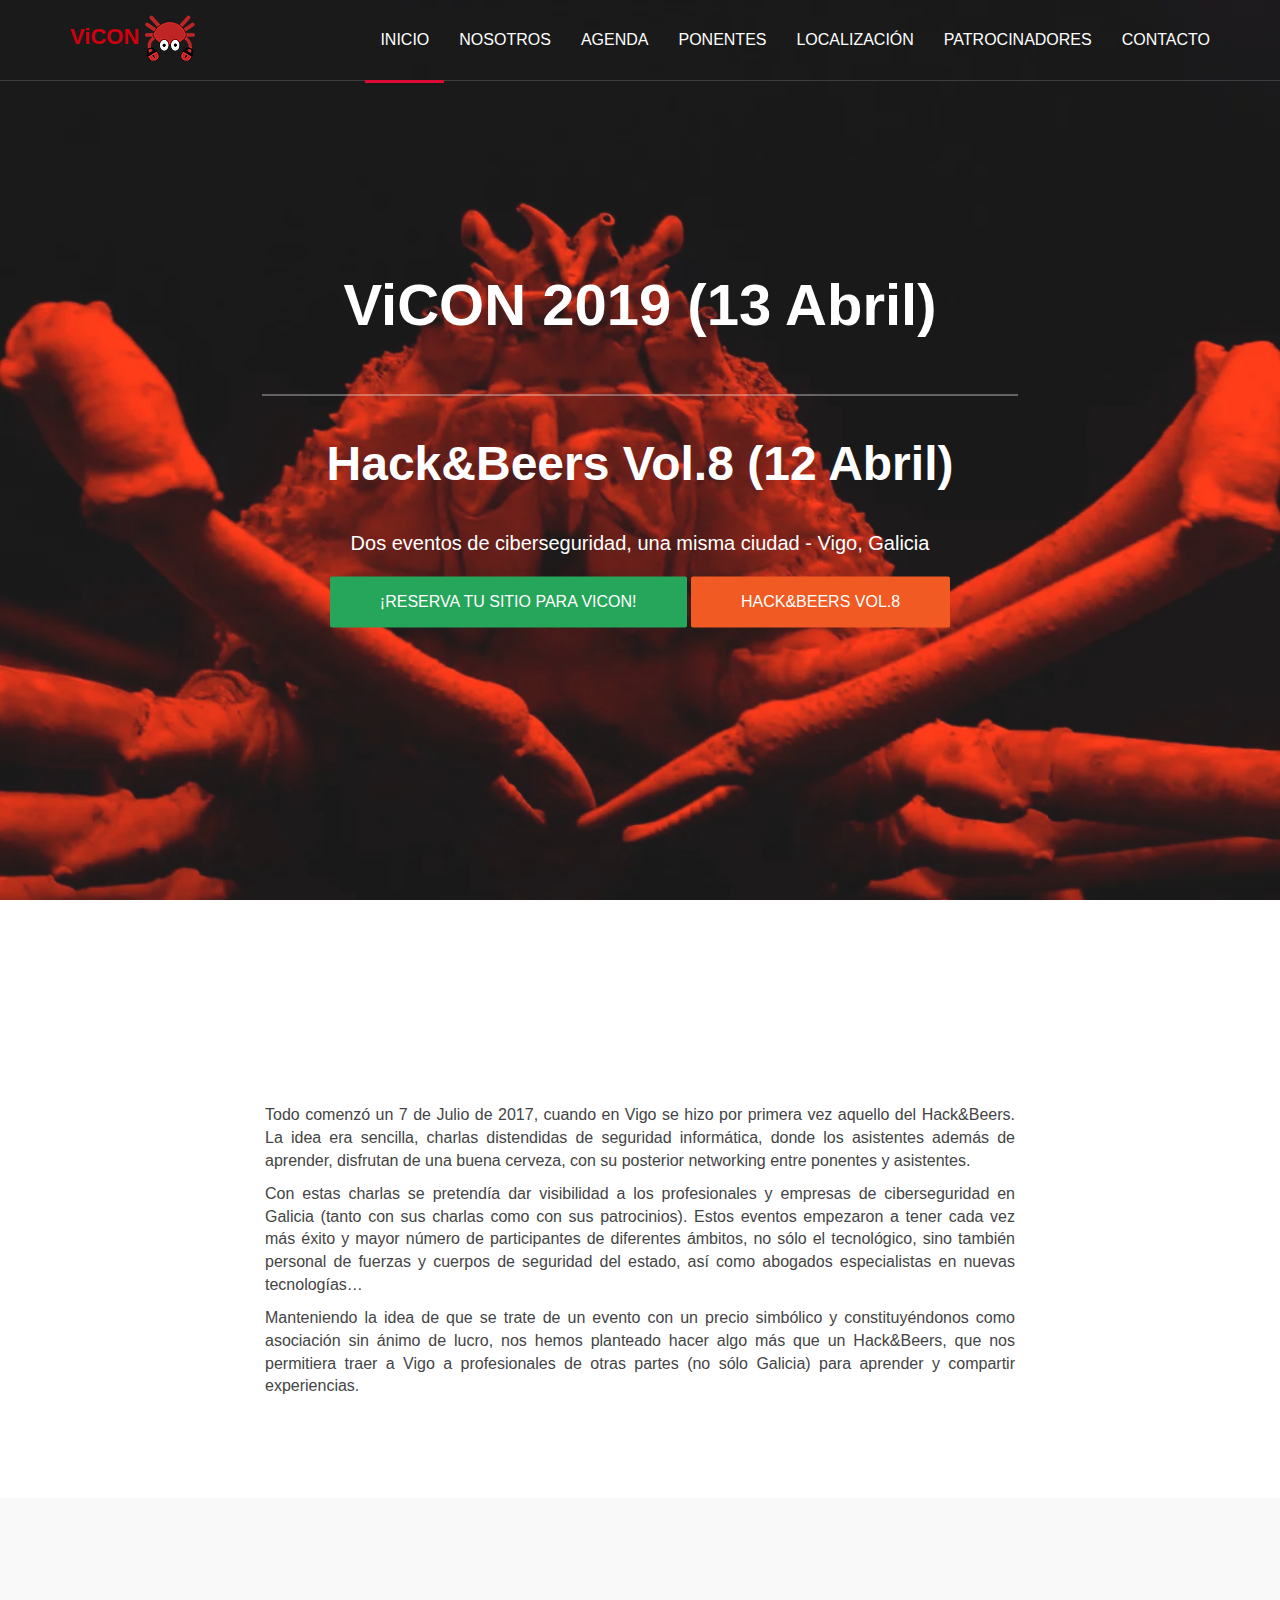
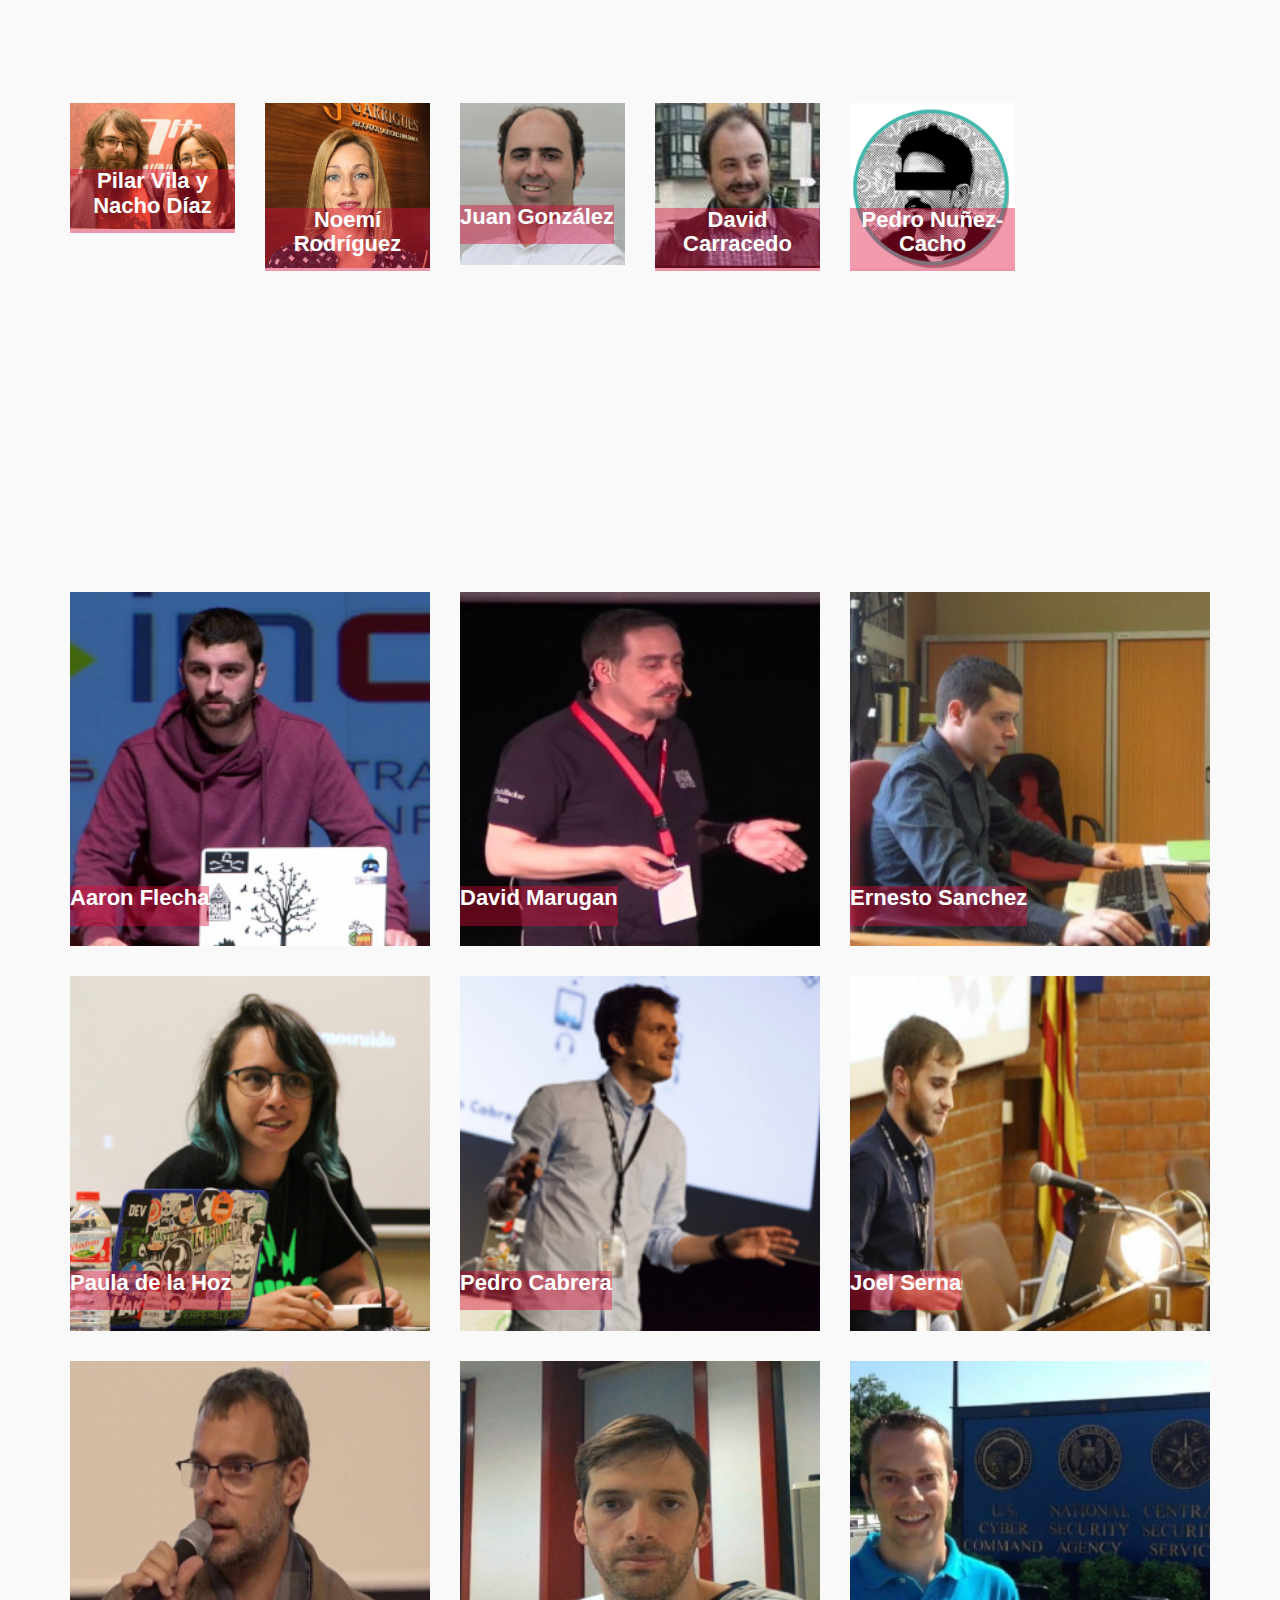
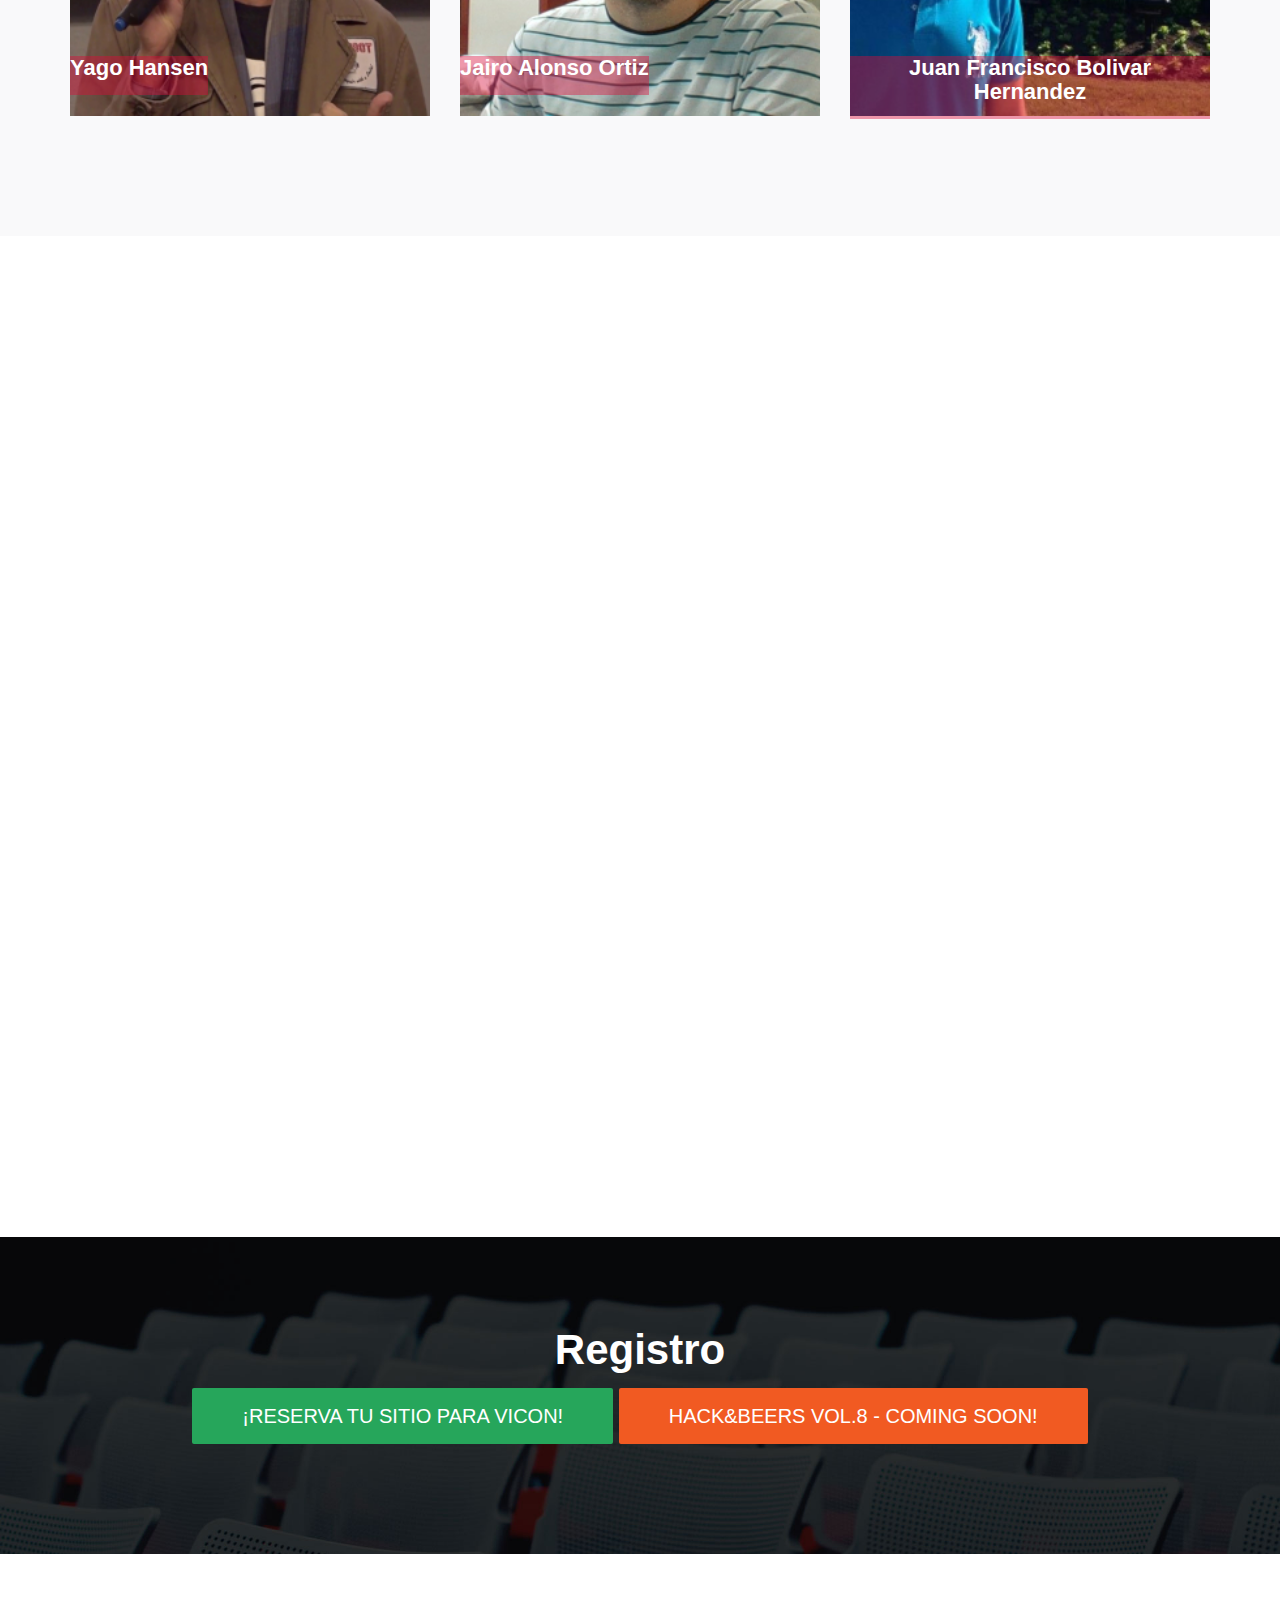
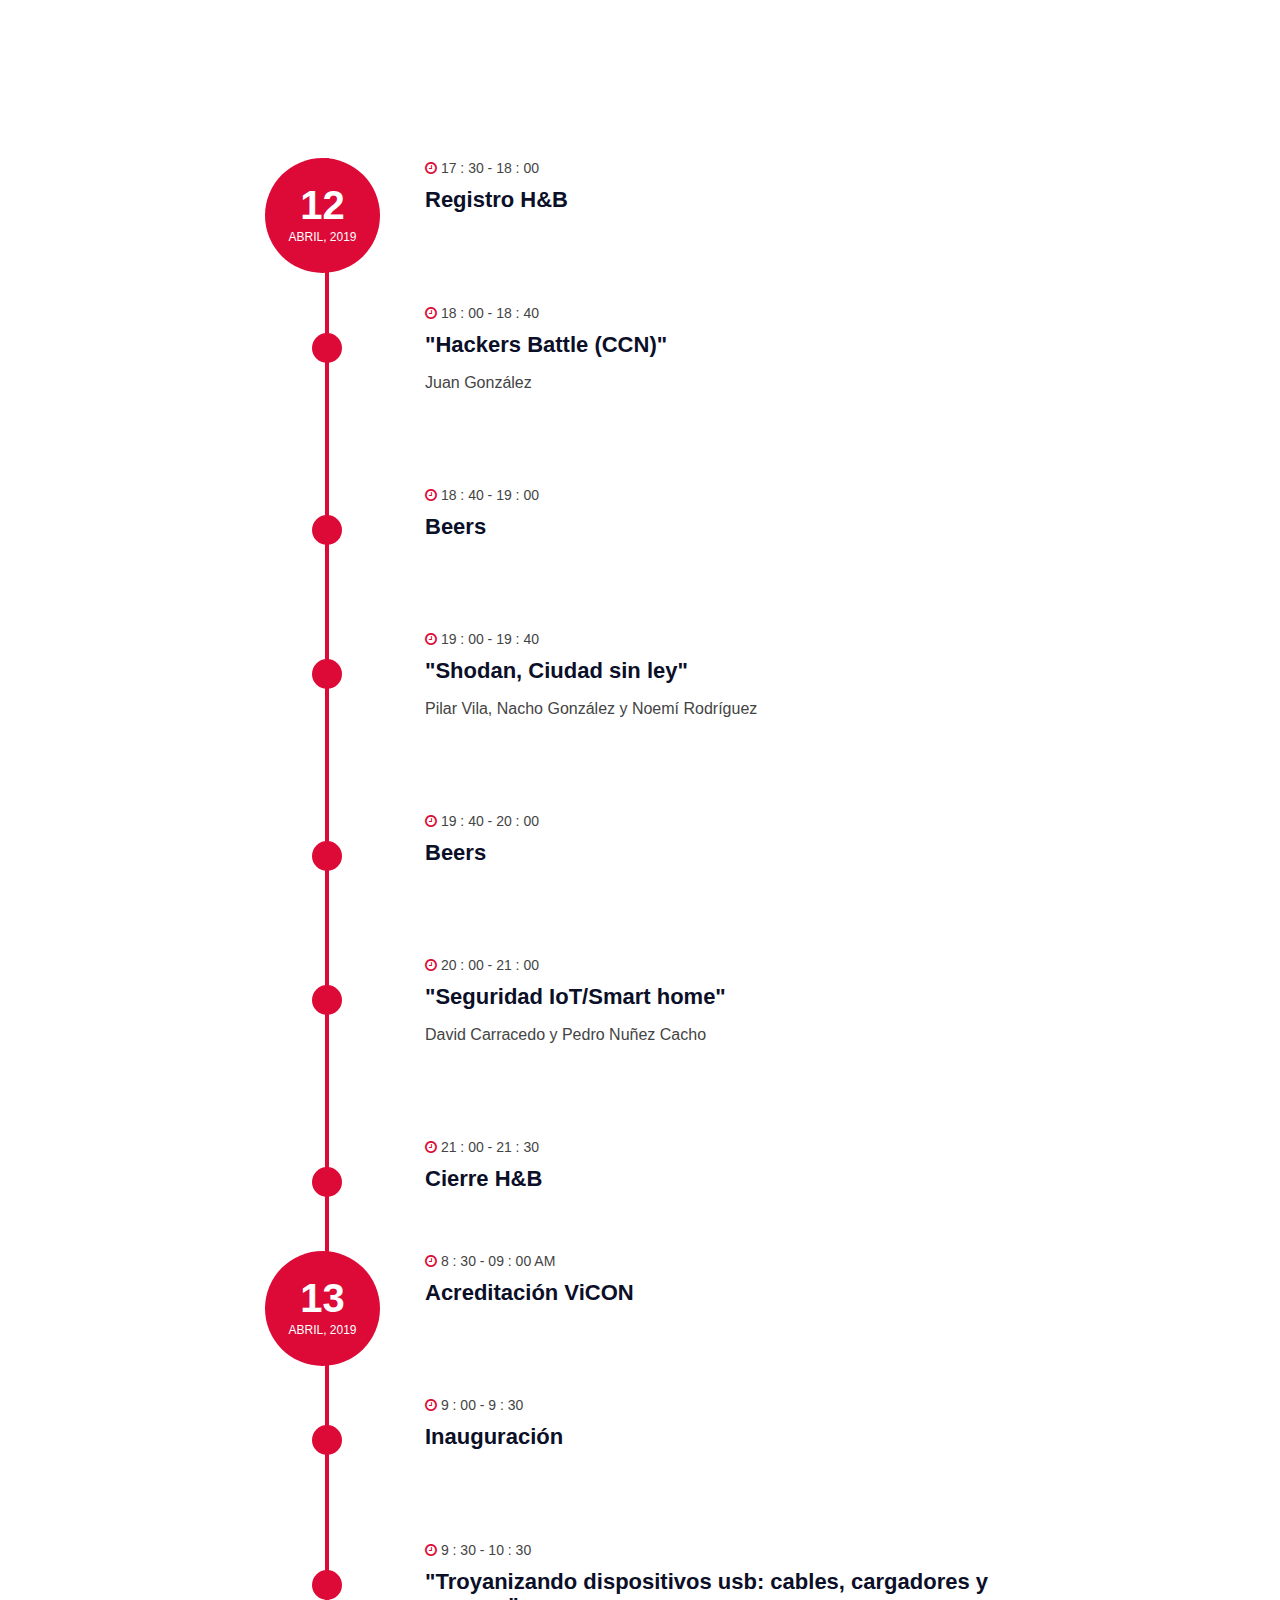
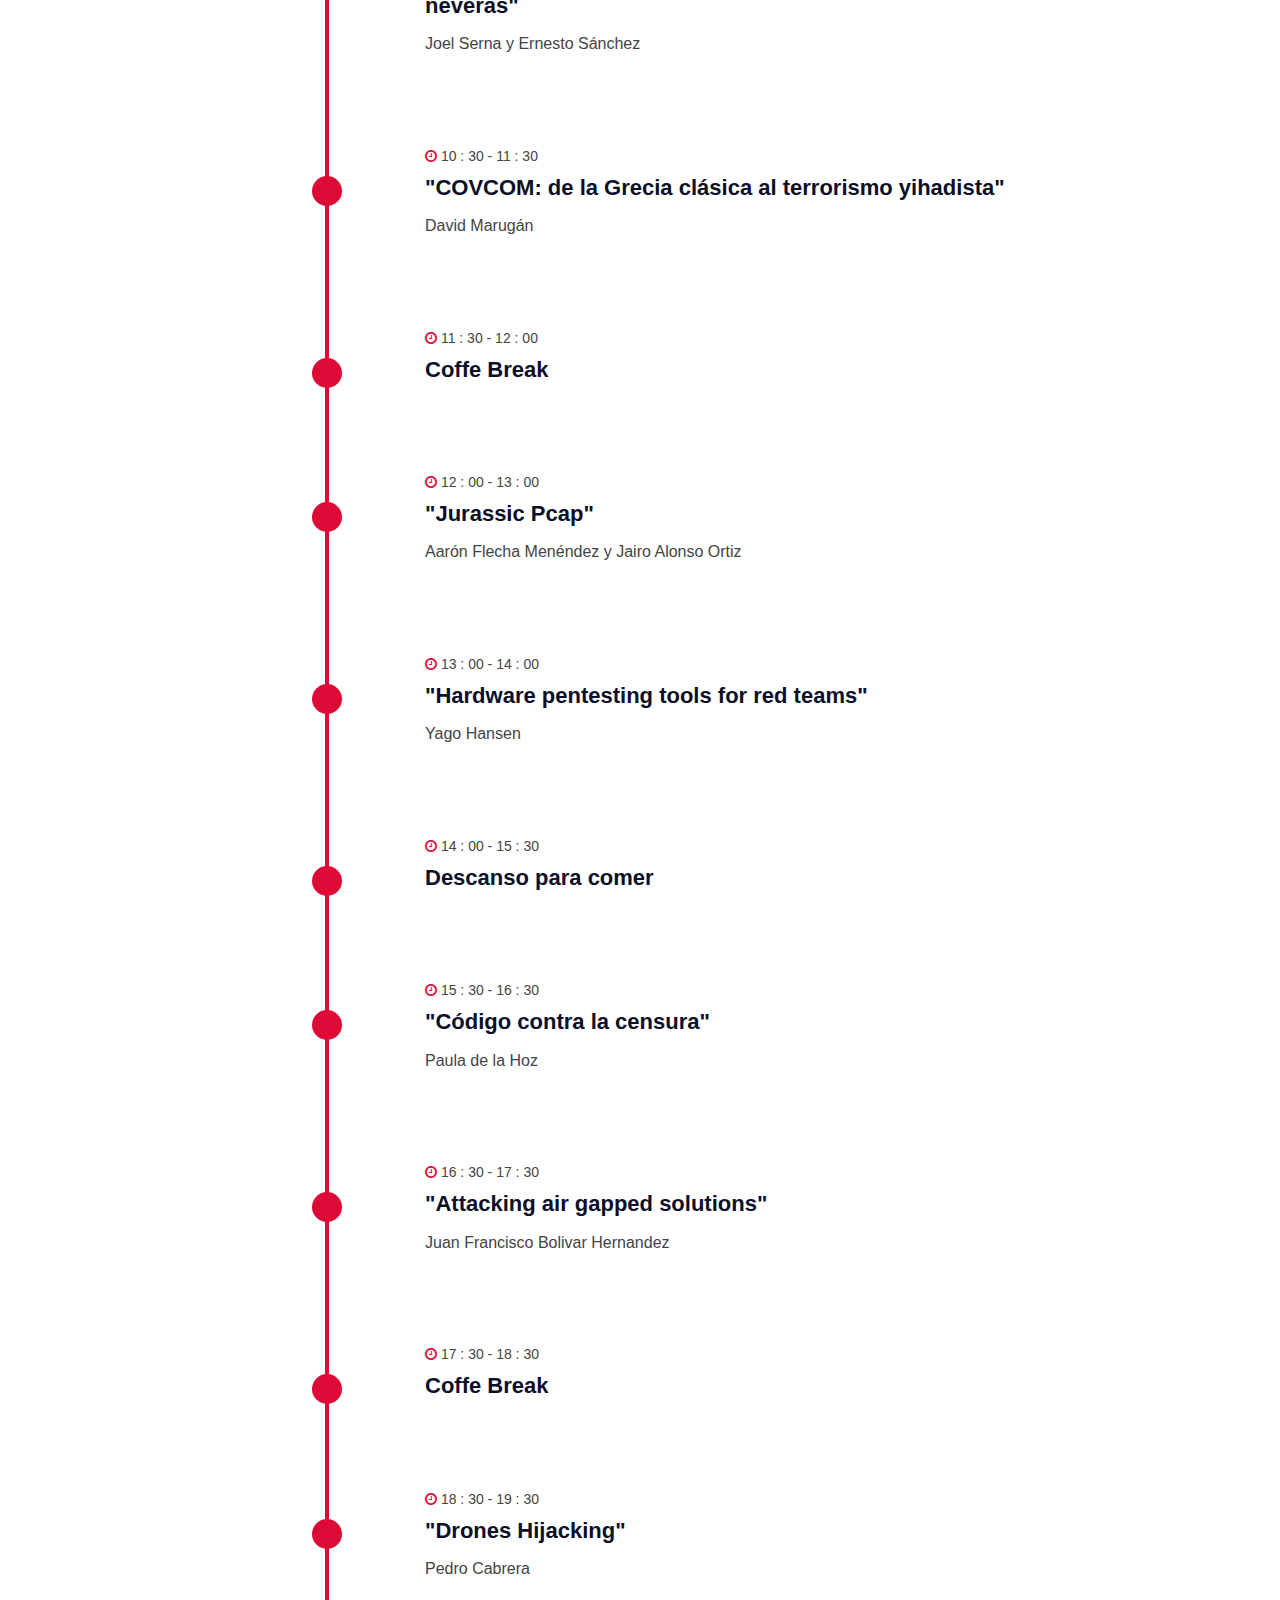
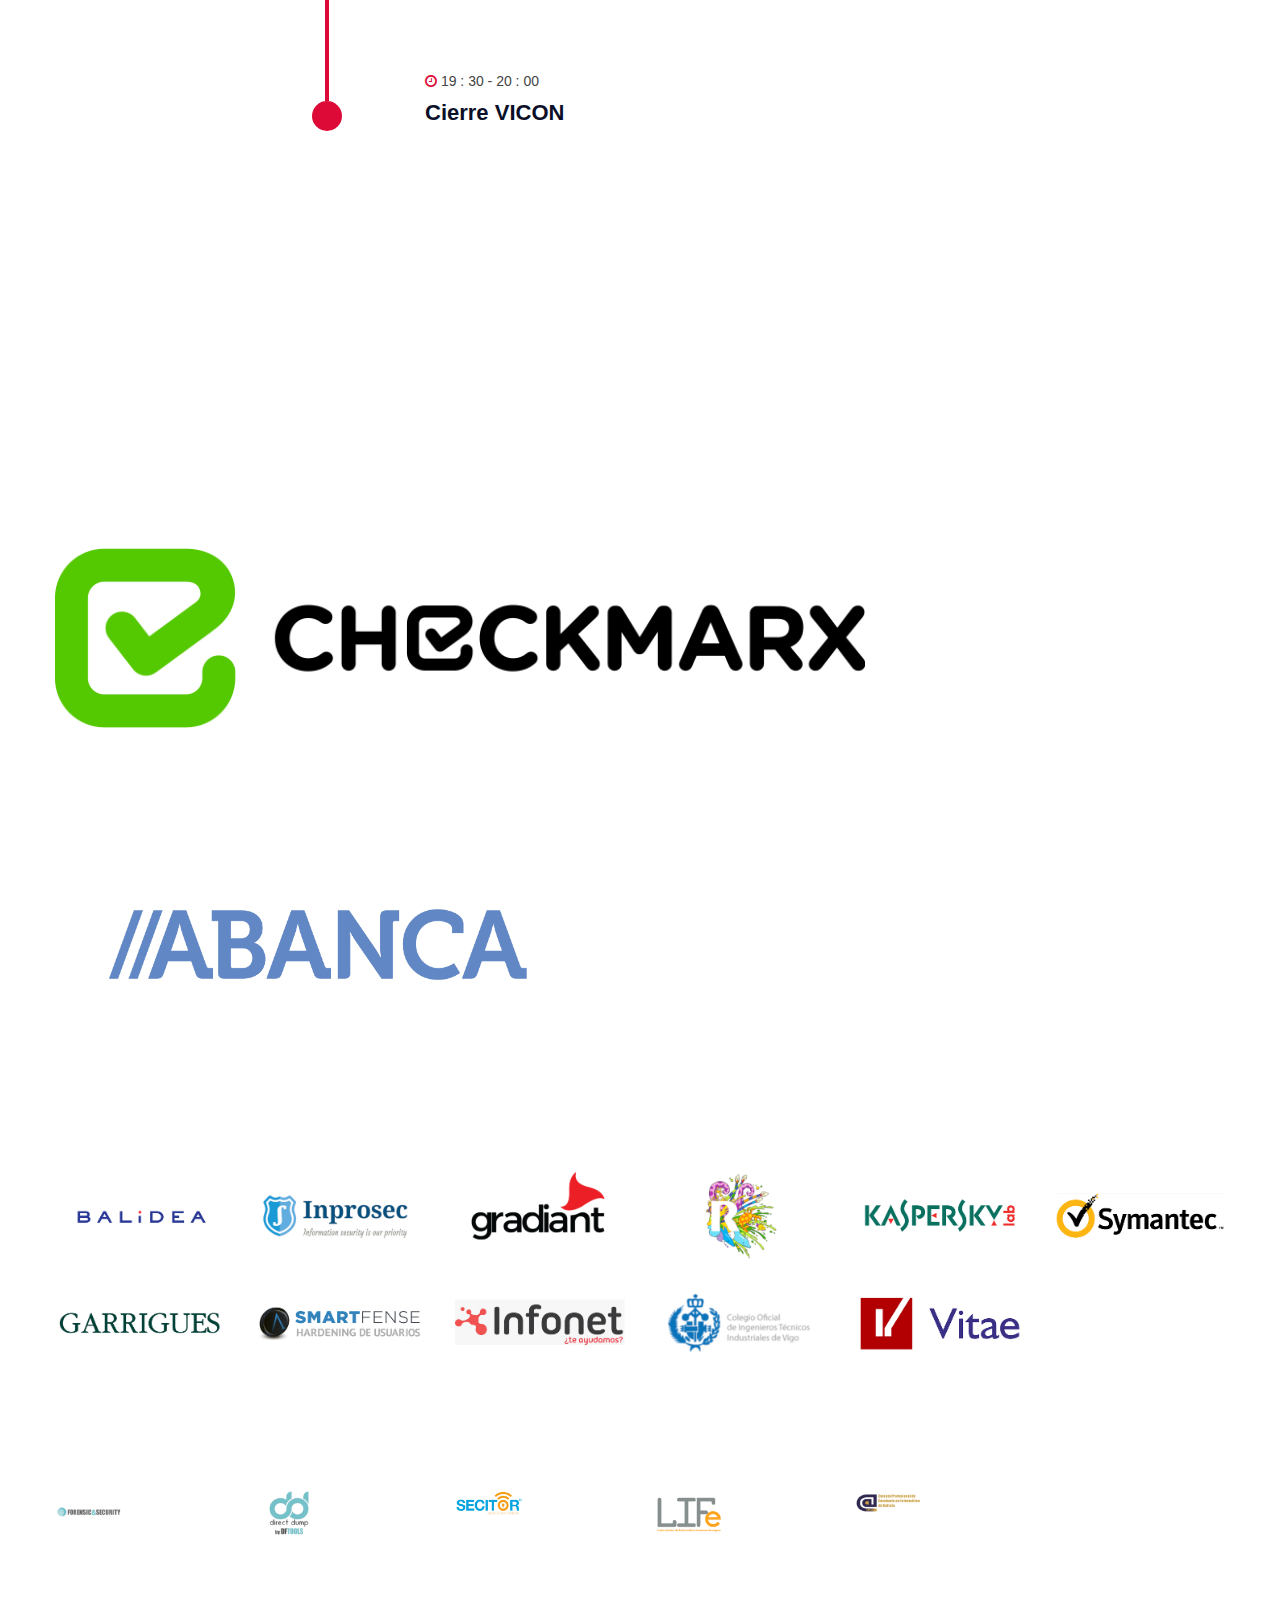
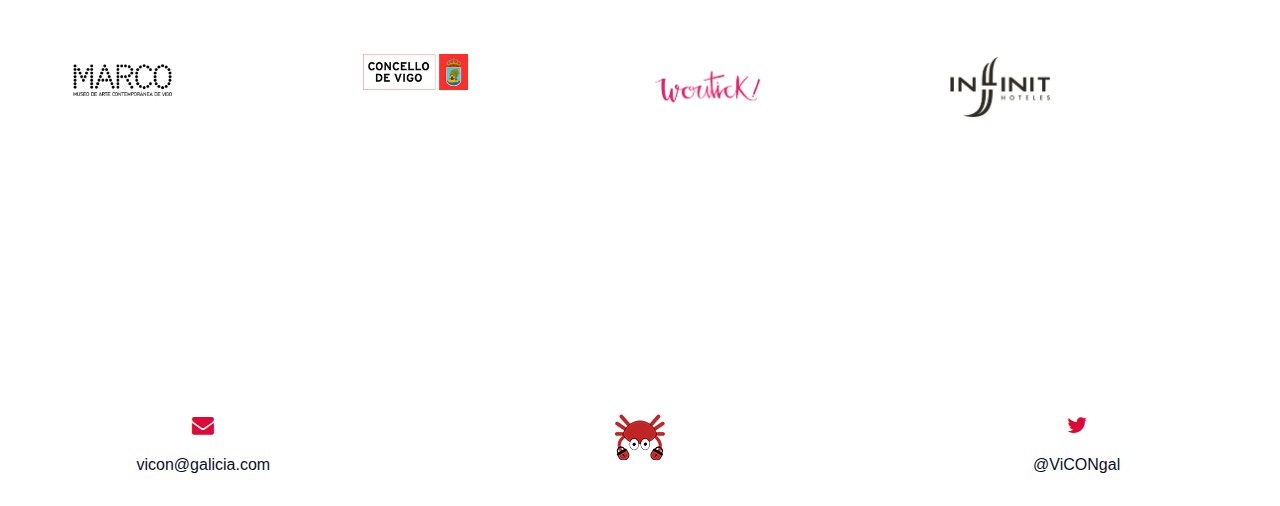
==== commit 8252af9a: "Patrocinadoresv3" ====
--- a/index.html
+++ b/index.html
@@ -905,6 +905,13 @@
                 <div class="col-md-2 col-sm-4 col-xs-6">
 					<a href="http://www.coitivigo.es/" class="sponsor-cigala">
 						<img src="./img/patrocinador-COITI.png" alt="">
+					</a>
+                </div>
+                <!-- /sponsor -->
+                <!-- sponsor -->
+                <div class="col-md-2 col-sm-4 col-xs-6">
+					<a href="http://www.vitaedigital.com/" class="sponsor-cigala">
+						<img src="./img/patrocinador-vitae.png" alt="">
 					</a>
                 </div>
                 <!-- /sponsor -->
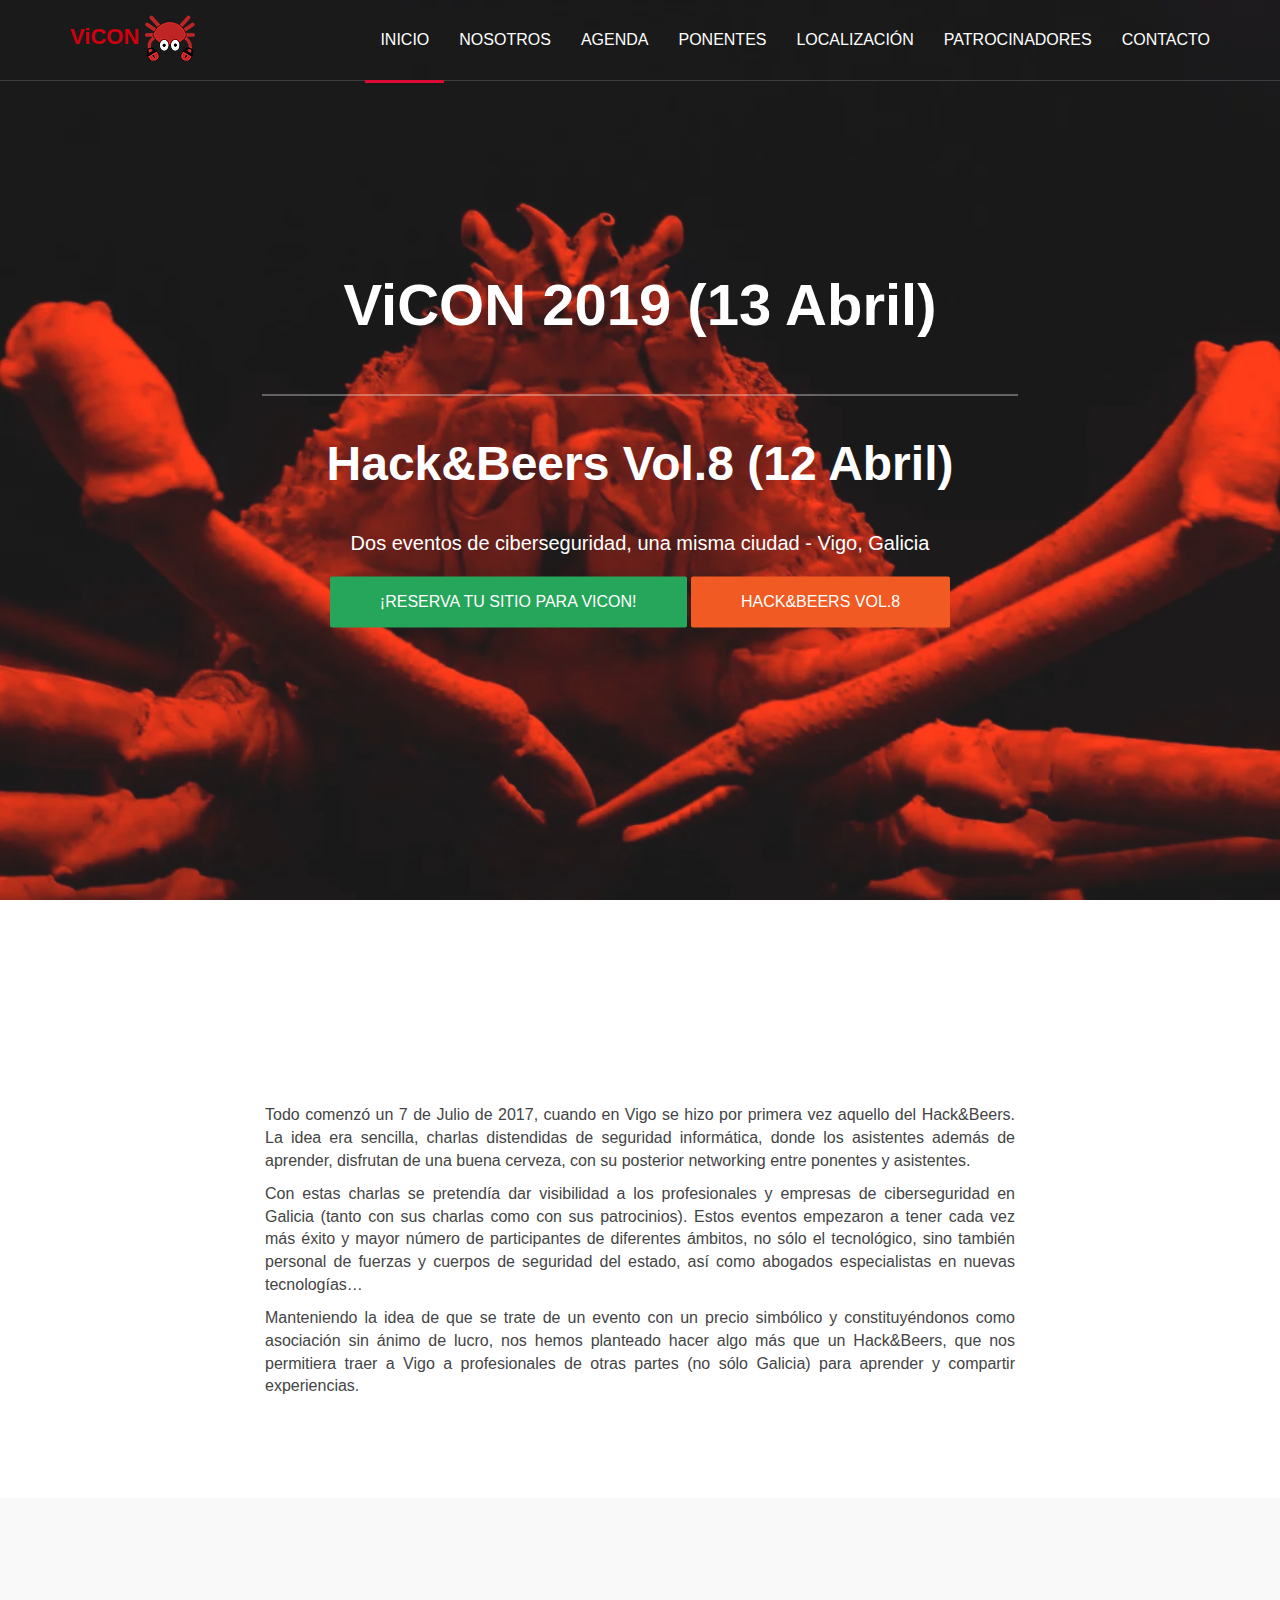
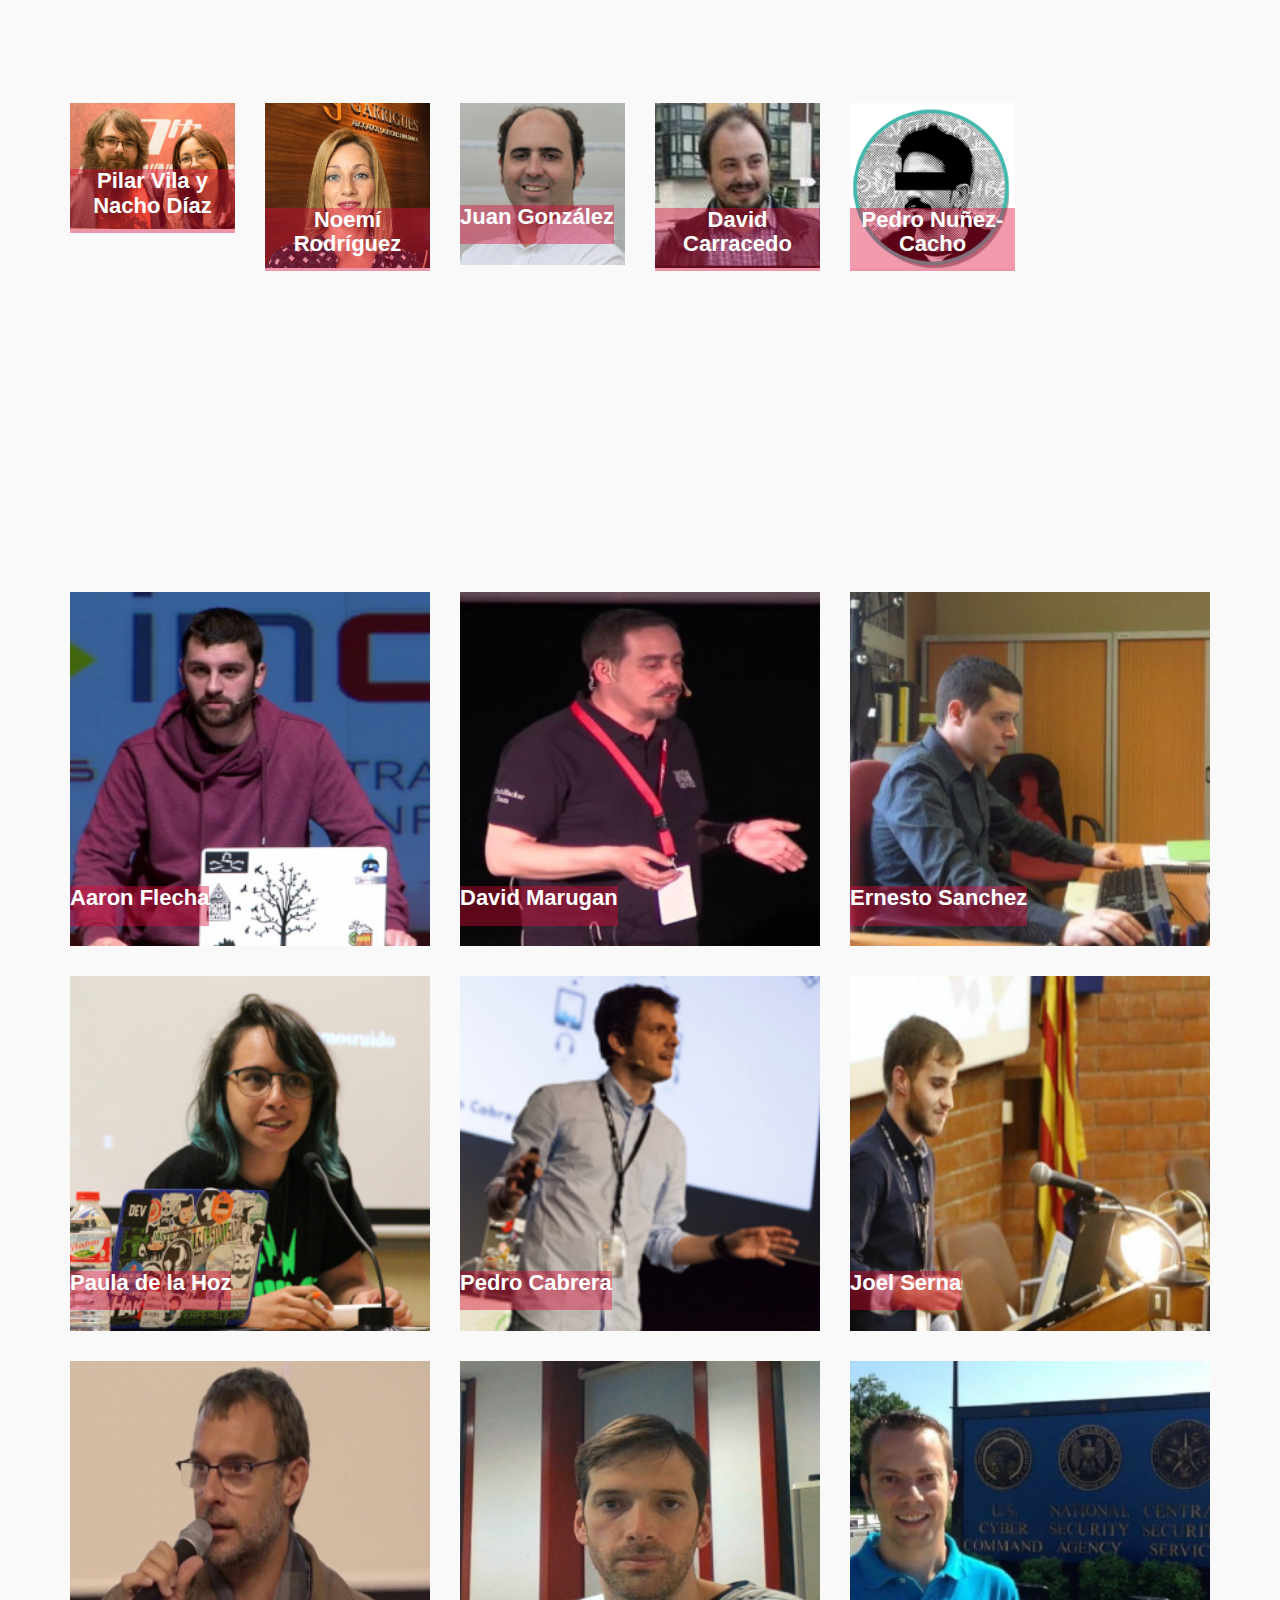
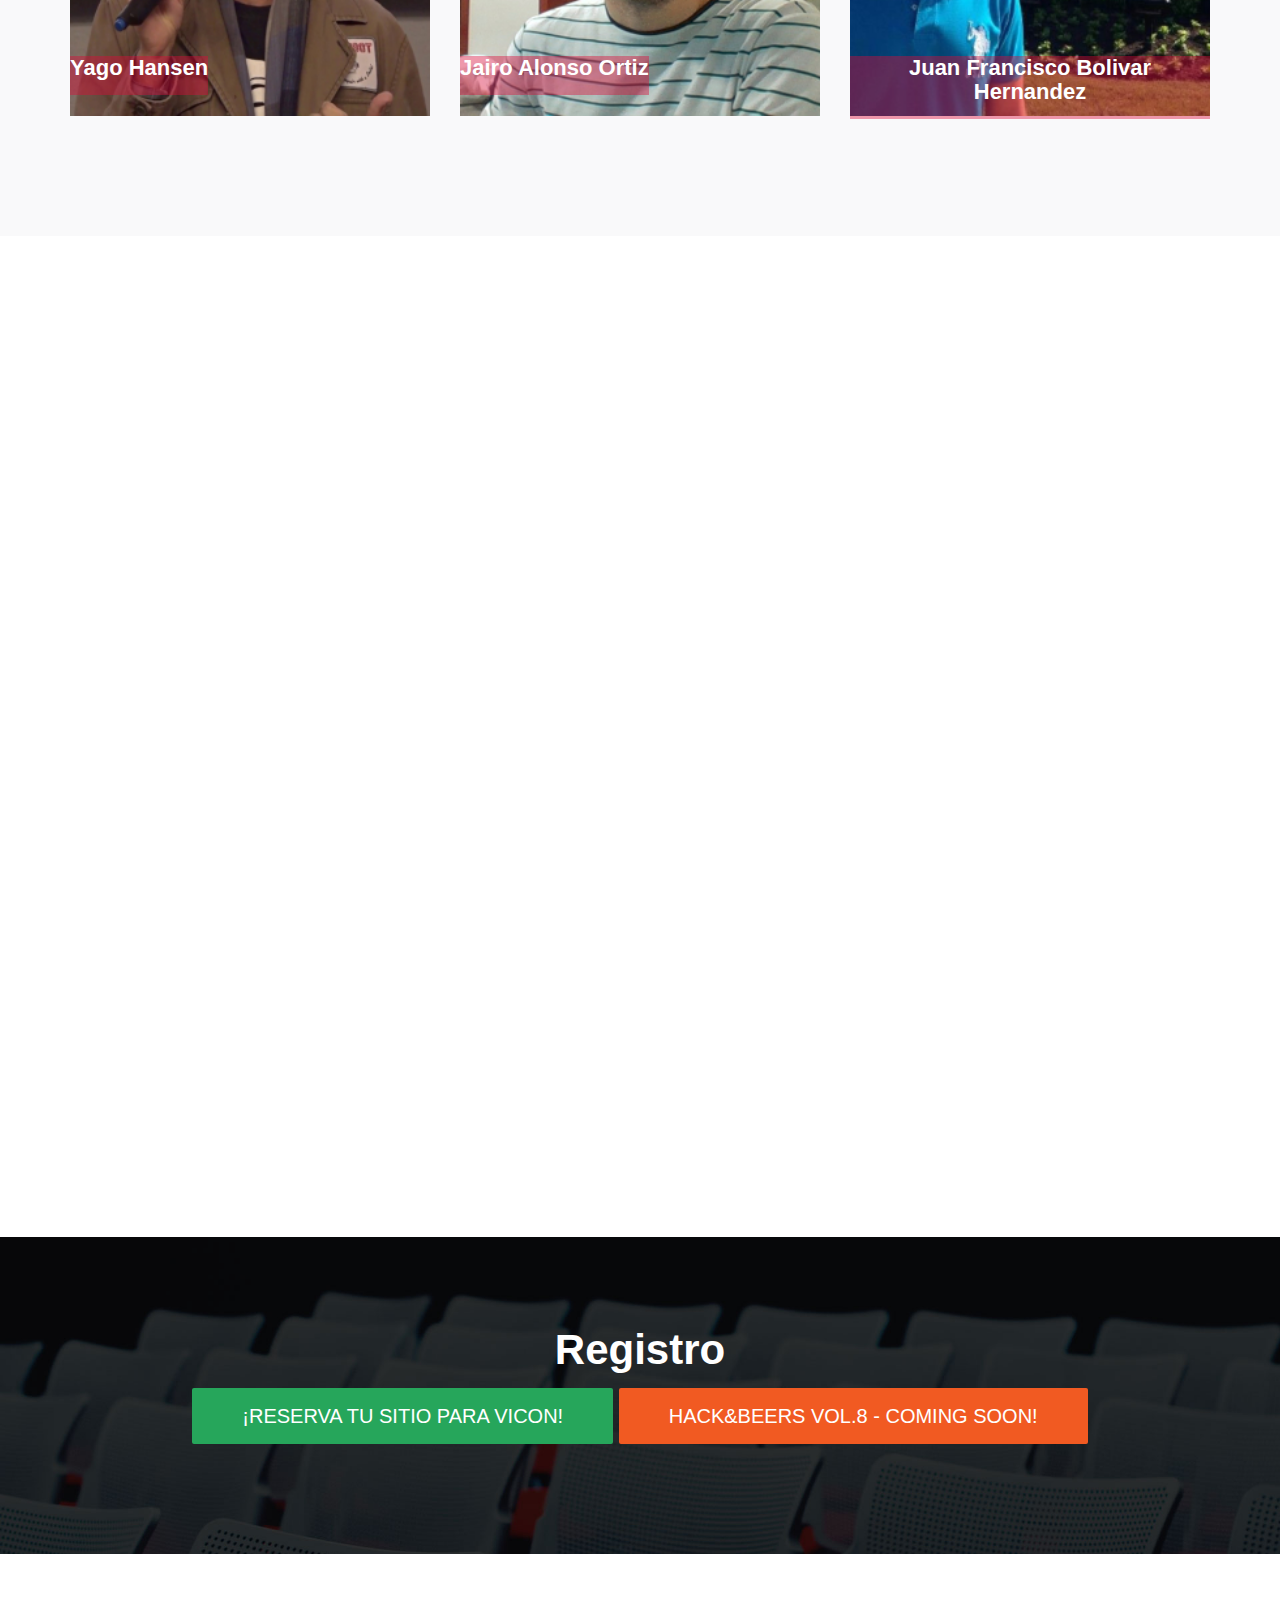
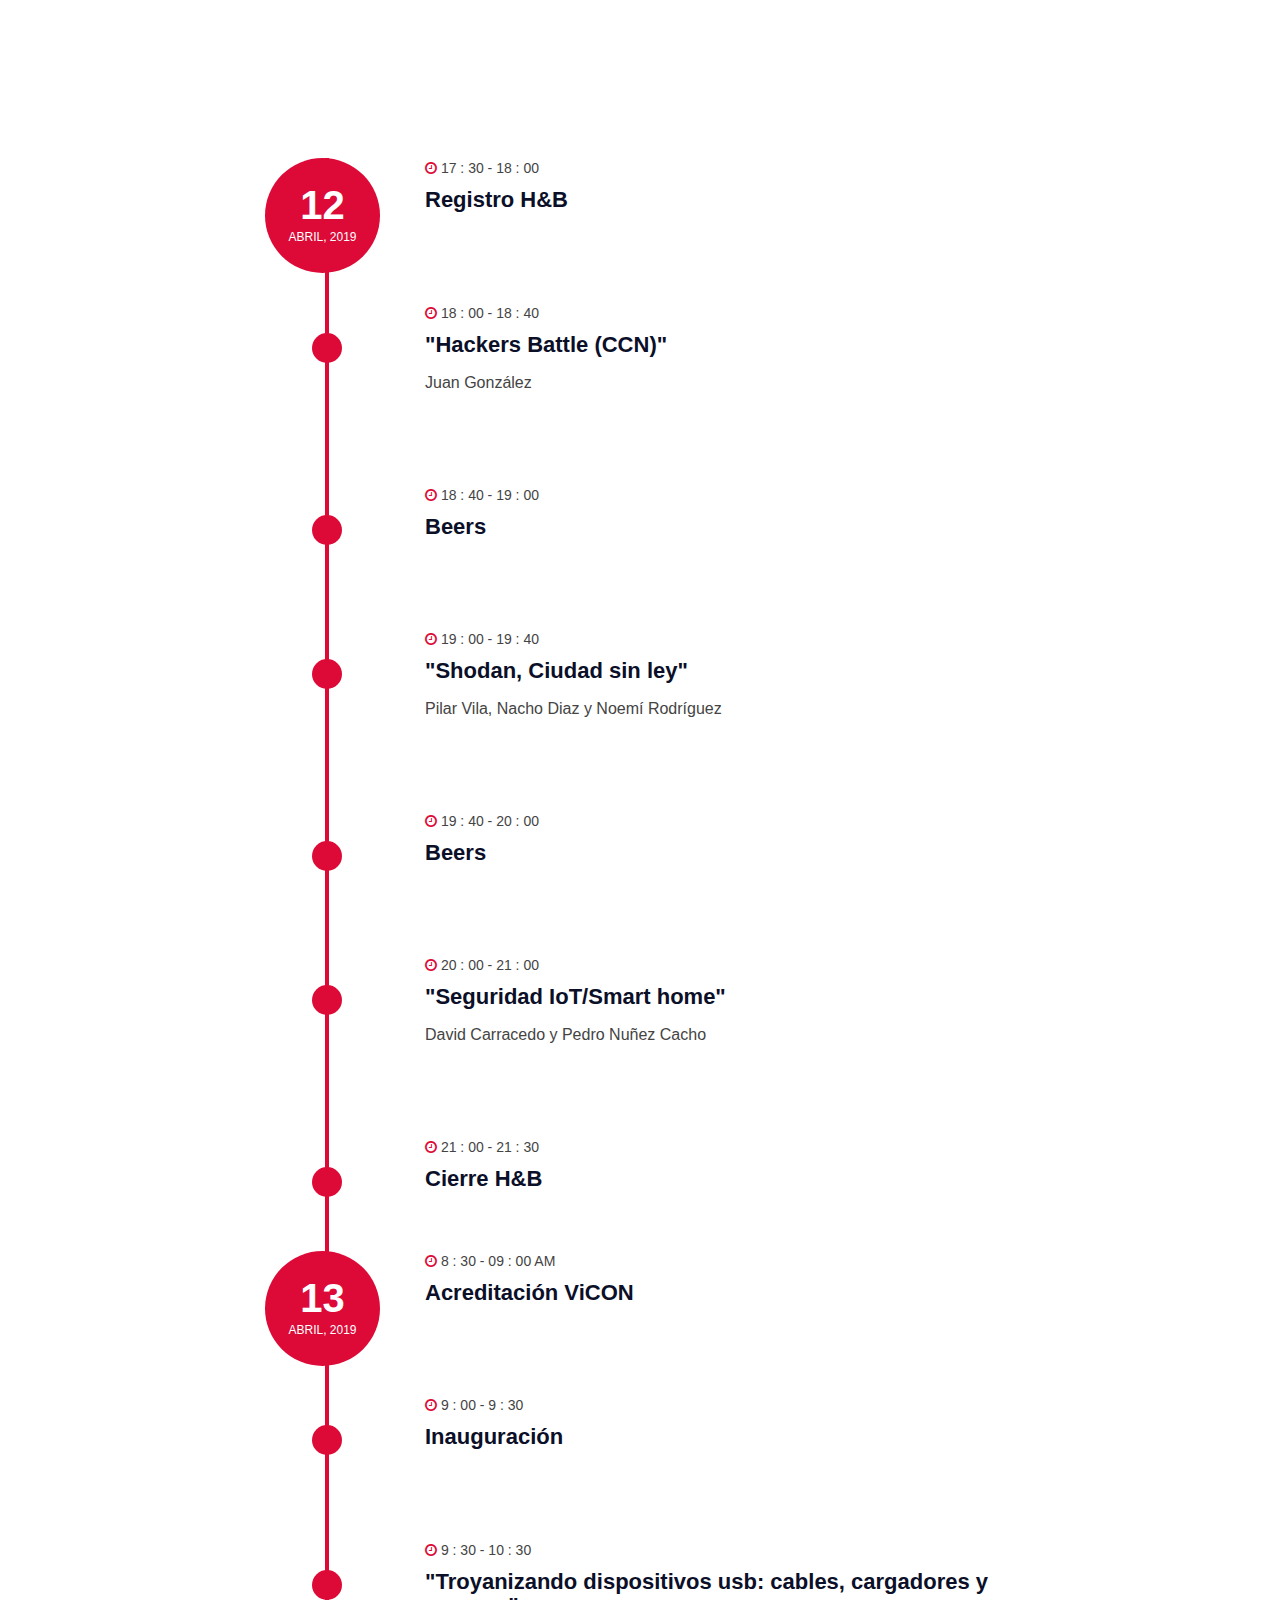
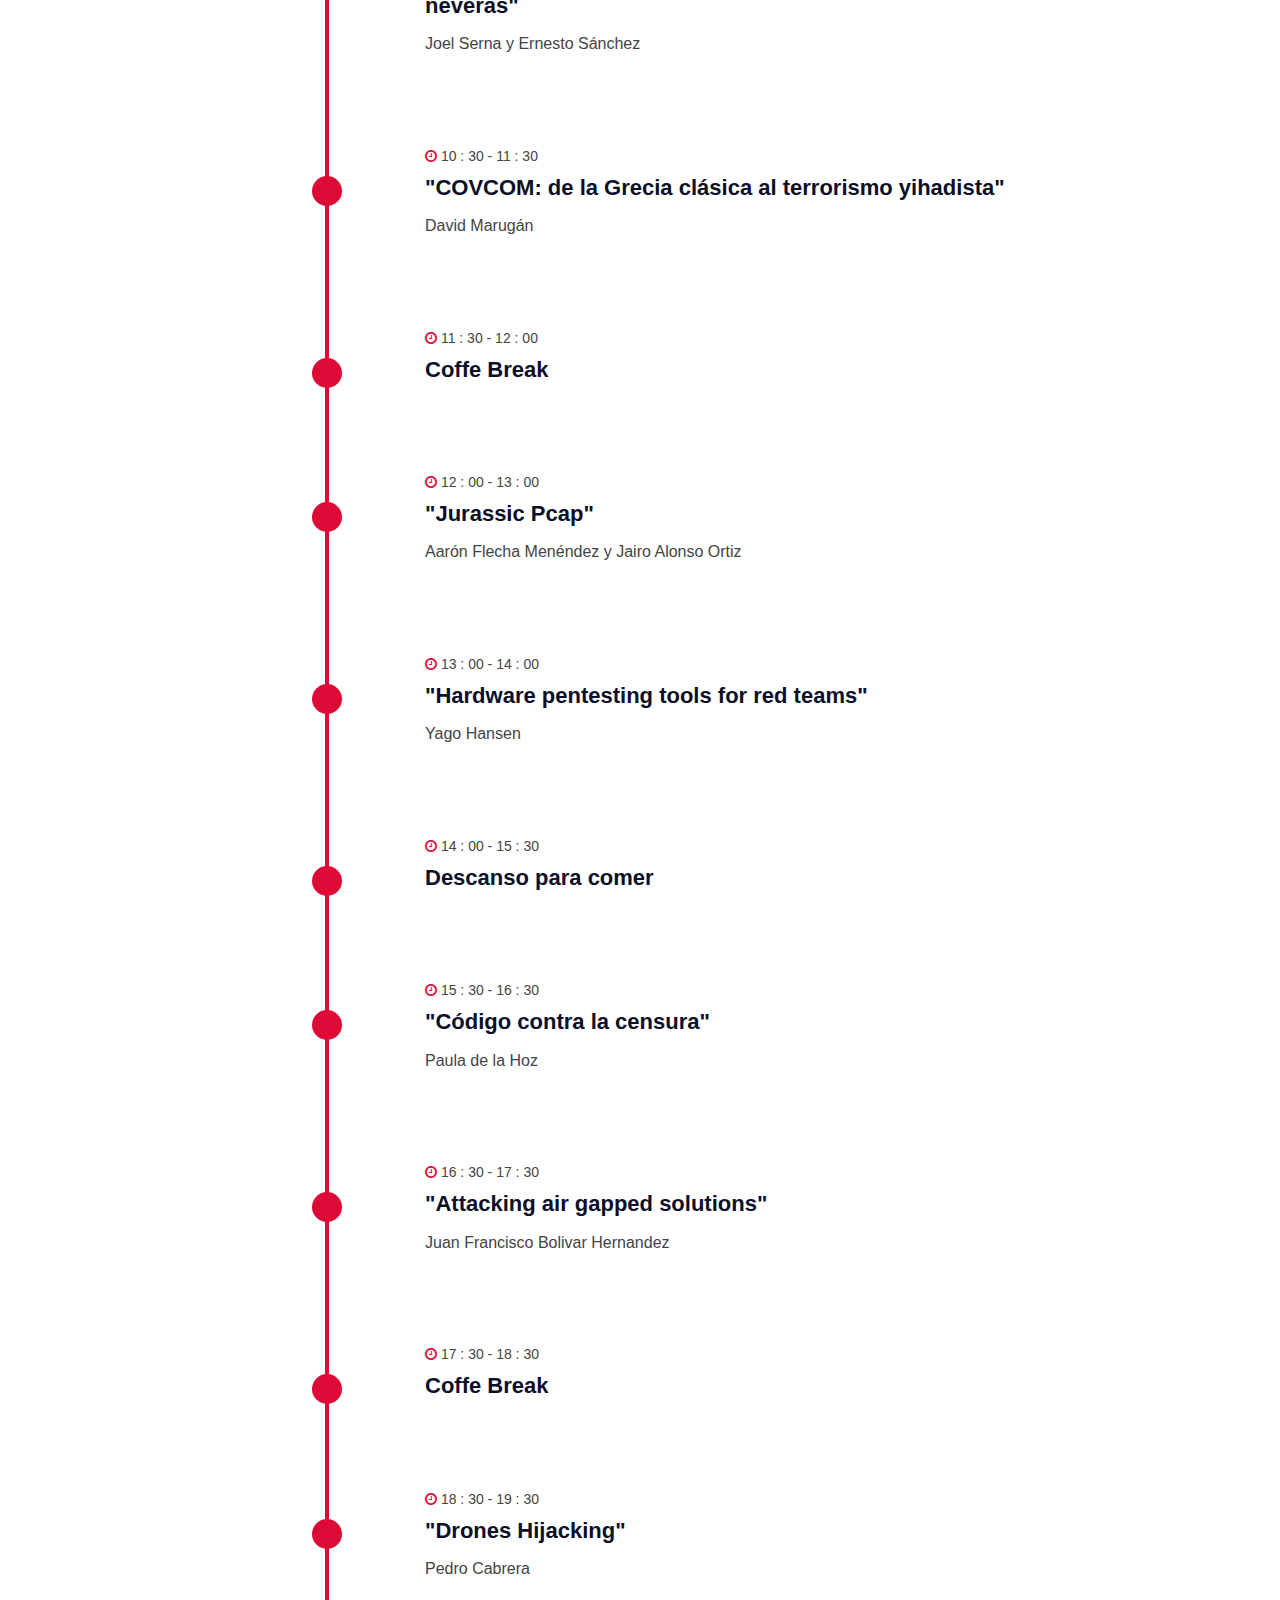
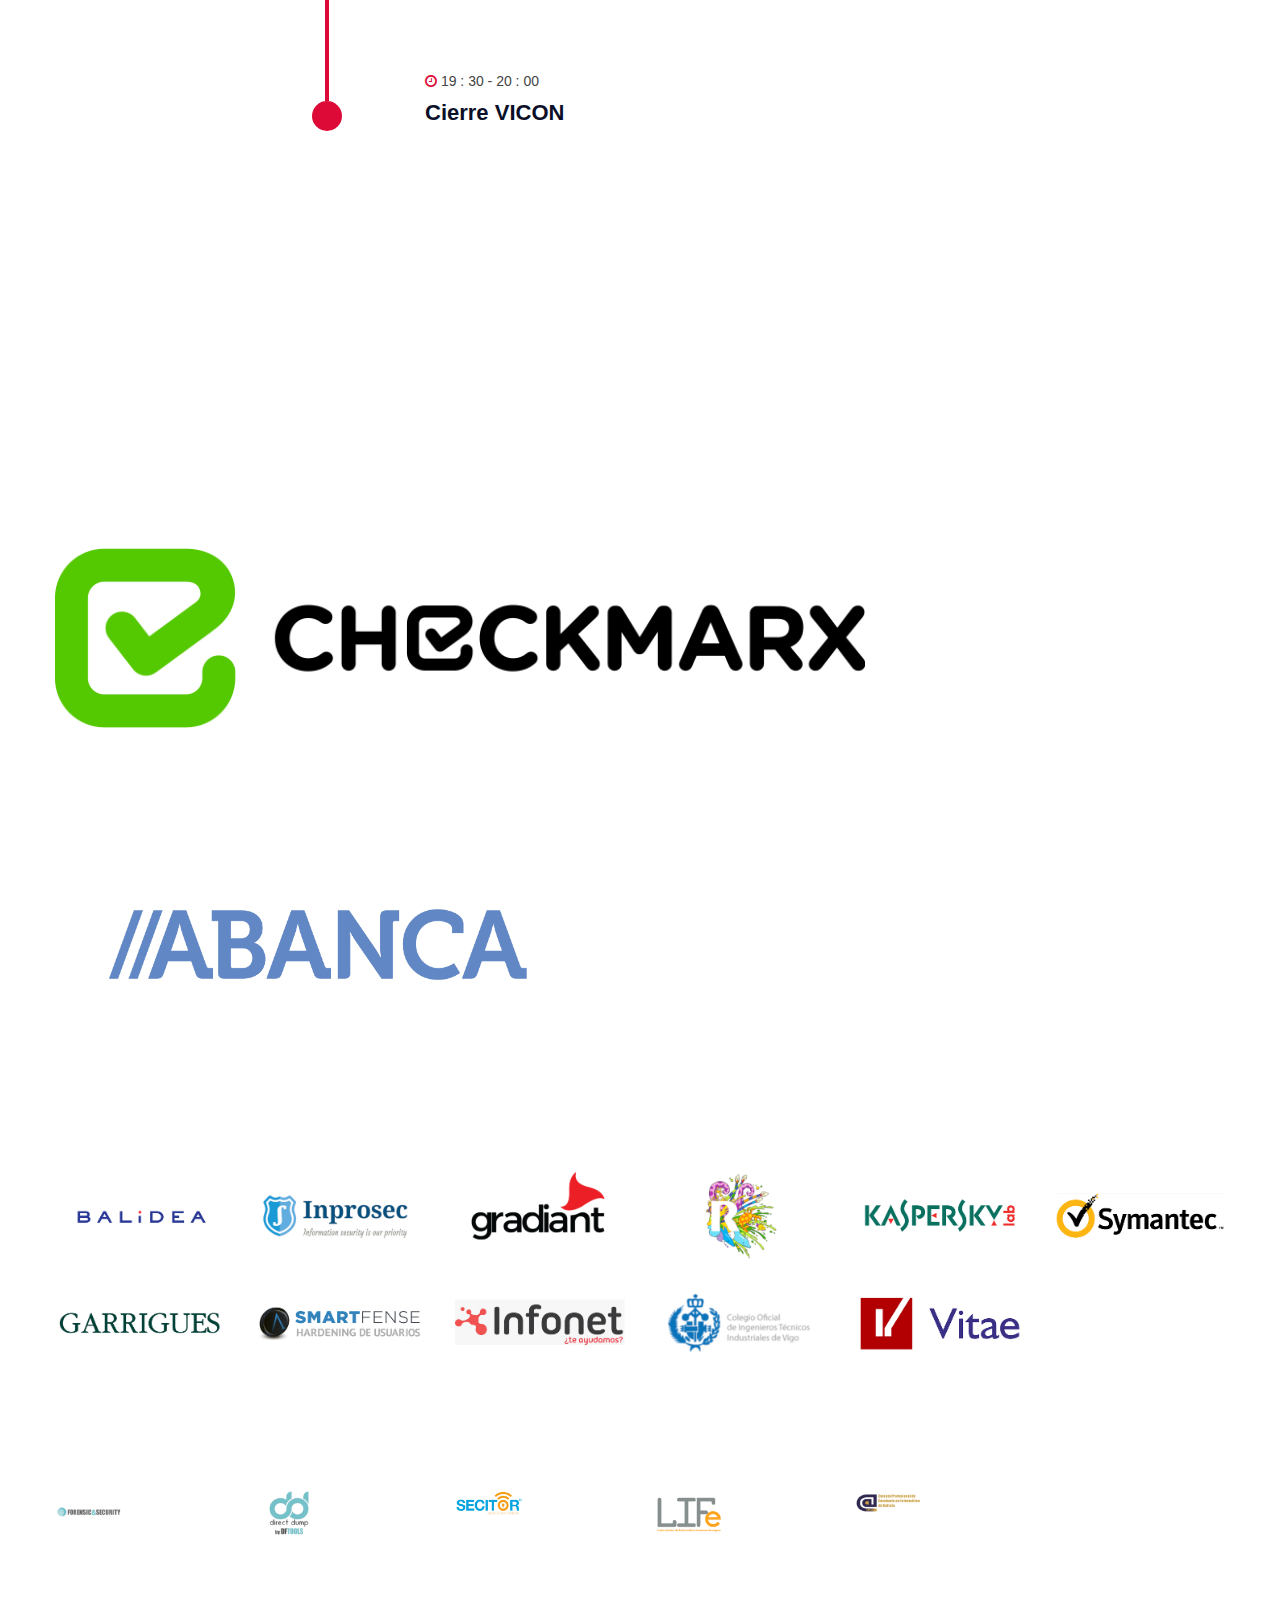
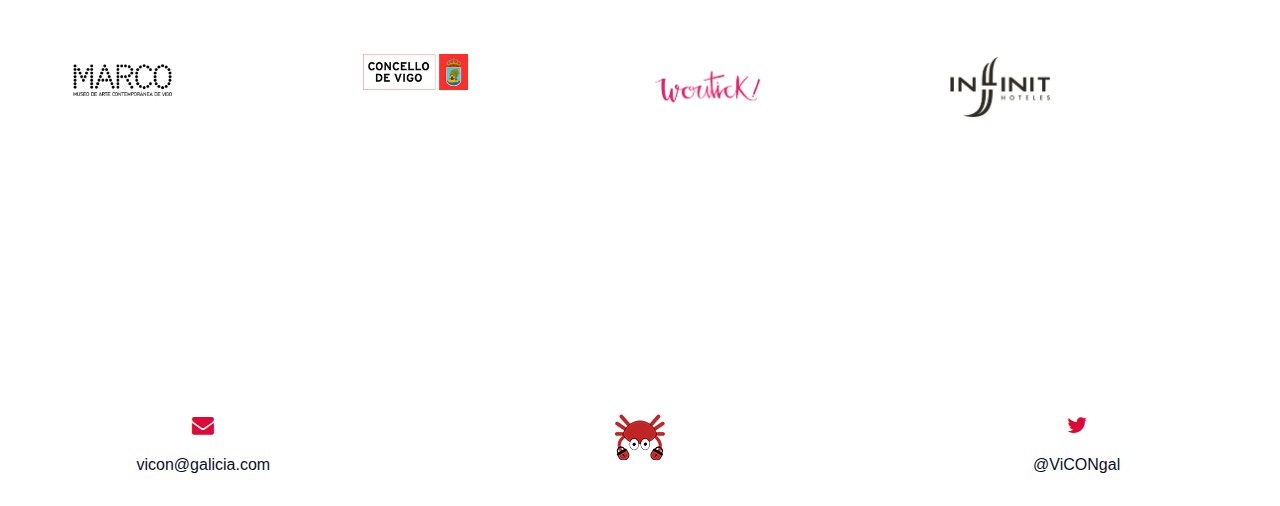
==== commit a8bb283d: "Update index.html" ====
--- a/index.html
+++ b/index.html
@@ -44,7 +44,7 @@
 					</button>
 				<!-- /Mobile toggle -->
 			</div>
-			<!-- /navbar header -->
+			<!-- /navbar header -->
 			<!-- Navigation -->
 			<nav id="nav">
 				<ul class="main-nav nav navbar-nav navbar-right">
@@ -84,7 +84,7 @@
 							<br/>
 							<h4 class="lead">Dos eventos de ciberseguridad, una misma ciudad - Vigo, Galicia</h4>
 							<a href="https://www.woutick.es/evento/456/entradas-congreso-de-ciberseguridad---vicon" class="main-btn">¡Reserva tu sitio para ViCON!</a>
-							<a href="https://hackandbeers.es/events/hack-beers-vigo-vol-8" class="main-btn-coming-soon">Hack&Beers Vol.8</a>
+							<a href="https://hackandbeers.es/events/hack-beers-vigo-vol-8" class="main-btn-coming-soon">Hack&Beers Vol.8</a>
 
 						</div>
 					</div>
@@ -95,7 +95,7 @@
 			<!-- /container -->
 		</div>
 		<!-- /home wrapper -->
-		</div>
+		</div>
 	<!-- /Home -->
 
 	<!-- About -->
@@ -599,8 +599,8 @@
 							<div class="event-hour"></div>
 							<div class="event-content">
 								<p class="event-time"><i class="fa fa-clock-o"></i> 19 : 00 - 19 : 40</p>
-								<h3 class="event-title">"Shodan, Ciudad sin ley"</h3>
-                                <p>Pilar Vila, Nacho González y Noemí Rodríguez</p>
+								<h3 class="event-title">"Shodan, Ciudad sin ley"</h3>
+                                <p>Pilar Vila, Nacho Diaz y Noemí Rodríguez</p>
 							</div>
 						</div>
 						<!-- /event -->
@@ -826,7 +826,7 @@
                 <!-- sponsor -->
                 <div class="col-md-3 col-sm-4 col-xs-6">
 					<a href="https://www.abanca.com" class="sponsor-centollo">
-						<img src="./img/patrocinador-abanca.jpg" alt="">
+						<img src="./img/patrocinador-abanca.jpg" alt="">
 					</a>
                 </div>
                 <!-- /sponsor -->
@@ -837,42 +837,42 @@
 				</div>
 				<!-- /section title -->
 				<!-- sponsor -->
-				<div class="col-md-2 col-sm-4 col-xs-6">
+				<div class="col-md-2 col-sm-4 col-xs-6">
 					<a href="https://www.balidea.com/" class="sponsor-cigala">
 						<img src="./img/patrocinador-balidea.png" alt="">
 					</a>
 				</div>
 				<!-- /sponsor -->
                 <!-- sponsor -->
-                <div class="col-md-2 col-sm-4 col-xs-6">
+                <div class="col-md-2 col-sm-4 col-xs-6">
 					<a href="https://www.inprosec.es" class="sponsor-cigala">
 						<img src="./img/patrocinador-Inprosec.png" alt="">
 					</a>
 				</div>
                 <!-- /sponsor -->
                 <!-- sponsor -->
-                <div class="col-md-2 col-sm-4 col-xs-6">
-					<a href="https://www.gradiant.org" class="sponsor-cigala">
+                <div class="col-md-2 col-sm-4 col-xs-6">
+					<a href="https://www.gradiant.org" class="sponsor-cigala">
 						<img src="./img/patrocinador-Gradiant.png" alt="">
 					</a>
 				</div>
                 <!-- /sponsor -->
                 <!-- sponsor -->
-                <div class="col-md-2 col-sm-4 col-xs-6">
+                <div class="col-md-2 col-sm-4 col-xs-6">
 					<a href="https://www.mundo-r.com/" class="sponsor-cigala">
 						<img src="./img/patrocinador-euskatel_R.png" alt="">
 					</a>
 				</div>
                 <!-- /sponsor -->
                 <!-- sponsor -->
-                <div class="col-md-2 col-sm-4 col-xs-6">
+                <div class="col-md-2 col-sm-4 col-xs-6">
 					<a href="https://www.kaspersky.es/" class="sponsor-cigala">
 						<img src="./img/patrocinador-kaspersky.png" alt="">
 					</a>
                 </div>
                 <!-- /sponsor -->
                 <!-- sponsor -->
-                <div class="col-md-2 col-sm-4 col-xs-6">
+                <div class="col-md-2 col-sm-4 col-xs-6">
 					<a href="https://www.symantec.com/" class="sponsor-cigala">
 						<img src="./img/patrocinador-symantec.png" alt="">
 					</a>
@@ -880,7 +880,7 @@
                 <!-- /sponsor -->
 
                 <!-- sponsor -->
-                <div class="col-md-2 col-sm-4 col-xs-6">
+                <div class="col-md-2 col-sm-4 col-xs-6">
 					<a href="https://www.garrigues.com" class="sponsor-cigala">
 						<img src="./img/patrocinador-garrigues.jpg" alt="">
 					</a>
@@ -888,32 +888,32 @@
                 <!-- /sponsor -->
 
                 <!-- sponsor -->
-                <div class="col-md-2 col-sm-4 col-xs-6">
+                <div class="col-md-2 col-sm-4 col-xs-6">
 					<a href="https://www.smartfense.com" class="sponsor-cigala">
 						<img src="./img/patrocinador-SMARTFENSE.png" alt="">
 					</a>
                 </div>
                 <!-- /sponsor -->
                 <!-- sponsor -->
-                <div class="col-md-2 col-sm-4 col-xs-6">
+                <div class="col-md-2 col-sm-4 col-xs-6">
 					<a href="https://infonet.es" class="sponsor-cigala">
 						<img src="./img/patroccinador-infonet.jpg" alt="">
 					</a>
                 </div>
-                <!-- /sponsor -->
-                <!-- sponsor -->
-                <div class="col-md-2 col-sm-4 col-xs-6">
-					<a href="http://www.coitivigo.es/" class="sponsor-cigala">
-						<img src="./img/patrocinador-COITI.png" alt="">
-					</a>
-                </div>
-                <!-- /sponsor -->
-                <!-- sponsor -->
-                <div class="col-md-2 col-sm-4 col-xs-6">
-					<a href="http://www.vitaedigital.com/" class="sponsor-cigala">
-						<img src="./img/patrocinador-vitae.png" alt="">
-					</a>
-                </div>
+                <!-- /sponsor -->
+                <!-- sponsor -->
+                <div class="col-md-2 col-sm-4 col-xs-6">
+					<a href="http://www.coitivigo.es/" class="sponsor-cigala">
+						<img src="./img/patrocinador-COITI.png" alt="">
+					</a>
+                </div>
+                <!-- /sponsor -->
+                <!-- sponsor -->
+                <div class="col-md-2 col-sm-4 col-xs-6">
+					<a href="http://www.vitaedigital.com/" class="sponsor-cigala">
+						<img src="./img/patrocinador-vitae.png" alt="">
+					</a>
+                </div>
                 <!-- /sponsor -->
 
 			<!-- /row -->
@@ -927,7 +927,7 @@
 				</div>
 				<!-- /section title -->
 				<!-- sponsor -->
-				<div class="col-md-2 col-sm-4 col-xs-6">
+				<div class="col-md-2 col-sm-4 col-xs-6">
 					<a href="http://www.forensic-security.com" class="sponsor-quisquilla">
 						<img src="./img/patrocinador-forensic.png" alt="">
 					</a>
@@ -935,34 +935,34 @@
 				<!-- /sponsor -->
 
                 <!-- sponsor -->
-				<div class="col-md-2 col-sm-4 col-xs-6">
+				<div class="col-md-2 col-sm-4 col-xs-6">
 					<a href="https://dftools.net" class="sponsor-quisquilla">
 						<img src="./img/patrocinador-dd.png" alt="">
 					</a>
 				</div>
 				<!-- /sponsor -->
-                <!-- sponsor -->
-				<div class="col-md-2 col-sm-4 col-xs-6">
-					<a href="https://www.secitor.com" class="sponsor-quisquilla">
-						<img src="./img/patrocinador-secitor.png" alt="">
-					</a>
-				</div>
-			<!-- /sponsor -->
-            <!-- sponsor -->
-				<div class="col-md-2 col-sm-4 col-xs-6">
-					<a href="https://www.laboratoriodeinformaticaforense.com/" class="sponsor-quisquilla">
-						<img src="./img/patrocinador-life.jpg" alt="">
-					</a>
-				</div>
-				<!-- /sponsor -->
-                <!-- sponsor -->
-				<div class="col-md-2 col-sm-4 col-xs-6">
-					<a href="https://www.cpeig.gal" class="sponsor-quisquilla">
-						<img src="./img/patrocinador-CPEIG.png" alt="">
-					</a>
-				</div>
-				<!-- /sponsor -->
-			</div>
+                <!-- sponsor -->
+				<div class="col-md-2 col-sm-4 col-xs-6">
+					<a href="https://www.secitor.com" class="sponsor-quisquilla">
+						<img src="./img/patrocinador-secitor.png" alt="">
+					</a>
+				</div>
+			<!-- /sponsor -->
+            <!-- sponsor -->
+				<div class="col-md-2 col-sm-4 col-xs-6">
+					<a href="https://www.laboratoriodeinformaticaforense.com/" class="sponsor-quisquilla">
+						<img src="./img/patrocinador-life.jpg" alt="">
+					</a>
+				</div>
+				<!-- /sponsor -->
+                <!-- sponsor -->
+				<div class="col-md-2 col-sm-4 col-xs-6">
+					<a href="https://www.cpeig.gal" class="sponsor-quisquilla">
+						<img src="./img/patrocinador-CPEIG.png" alt="">
+					</a>
+				</div>
+				<!-- /sponsor -->
+			</div>
 			</div>
 			<div class="row">
                 <!-- section title -->
@@ -985,14 +985,14 @@
 				</div>
 				<!-- /sponsor -->
 				<!-- /sponsor -->				
-                <div class="col-md-3 col-sm-4 col-xs-6">
+                <div class="col-md-3 col-sm-4 col-xs-6">
 					<a href="https://woutick.es/" class="sponsor-colaboradores">
 						<img src="./img/patrocinador-woutick.png" alt="">
 					</a>
 				</div>
 				<!-- /sponsor -->	
 				<!-- /sponsor -->				
-                <div class="col-md-3 col-sm-4 col-xs-6">
+                <div class="col-md-3 col-sm-4 col-xs-6">
 					<a href="https://www.inffinit.es" class="sponsor-colaboradores">
 						<img src="./img/patrocinador-infinit.png" alt="">
 					</a>
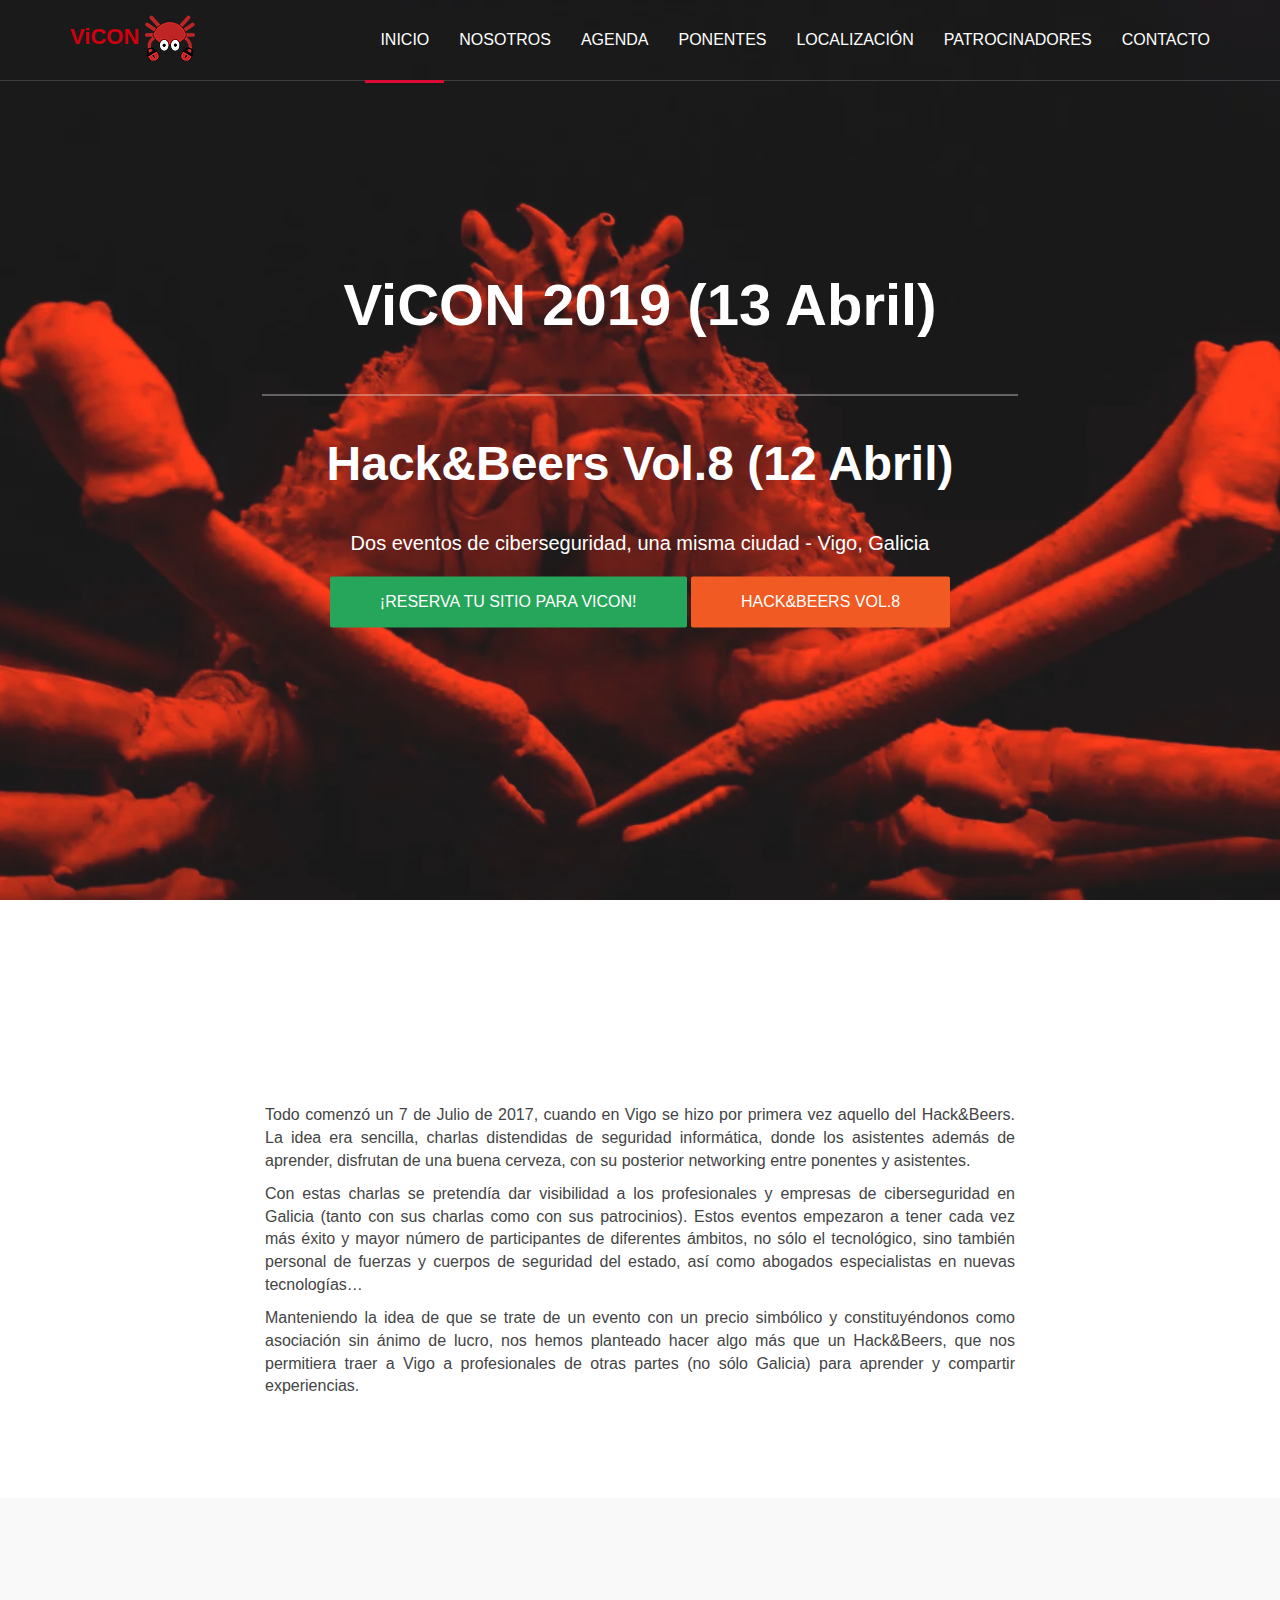
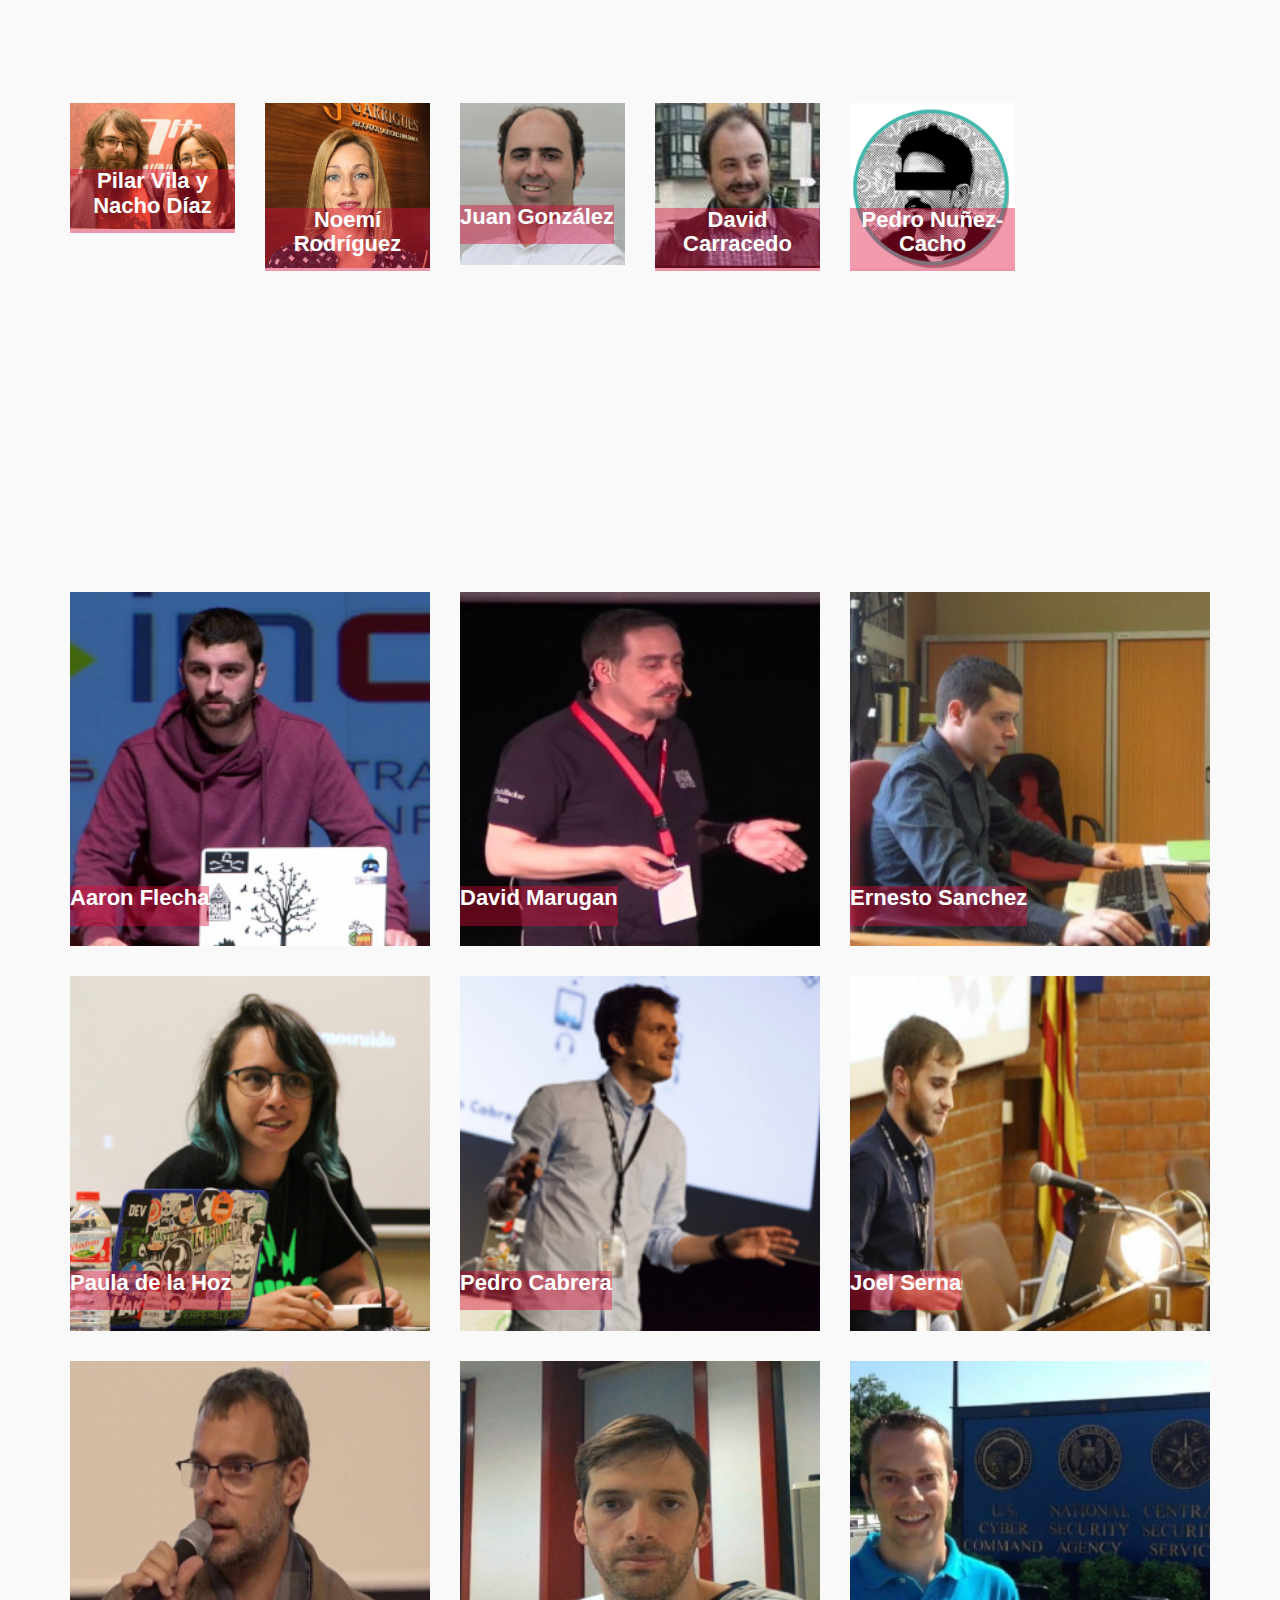
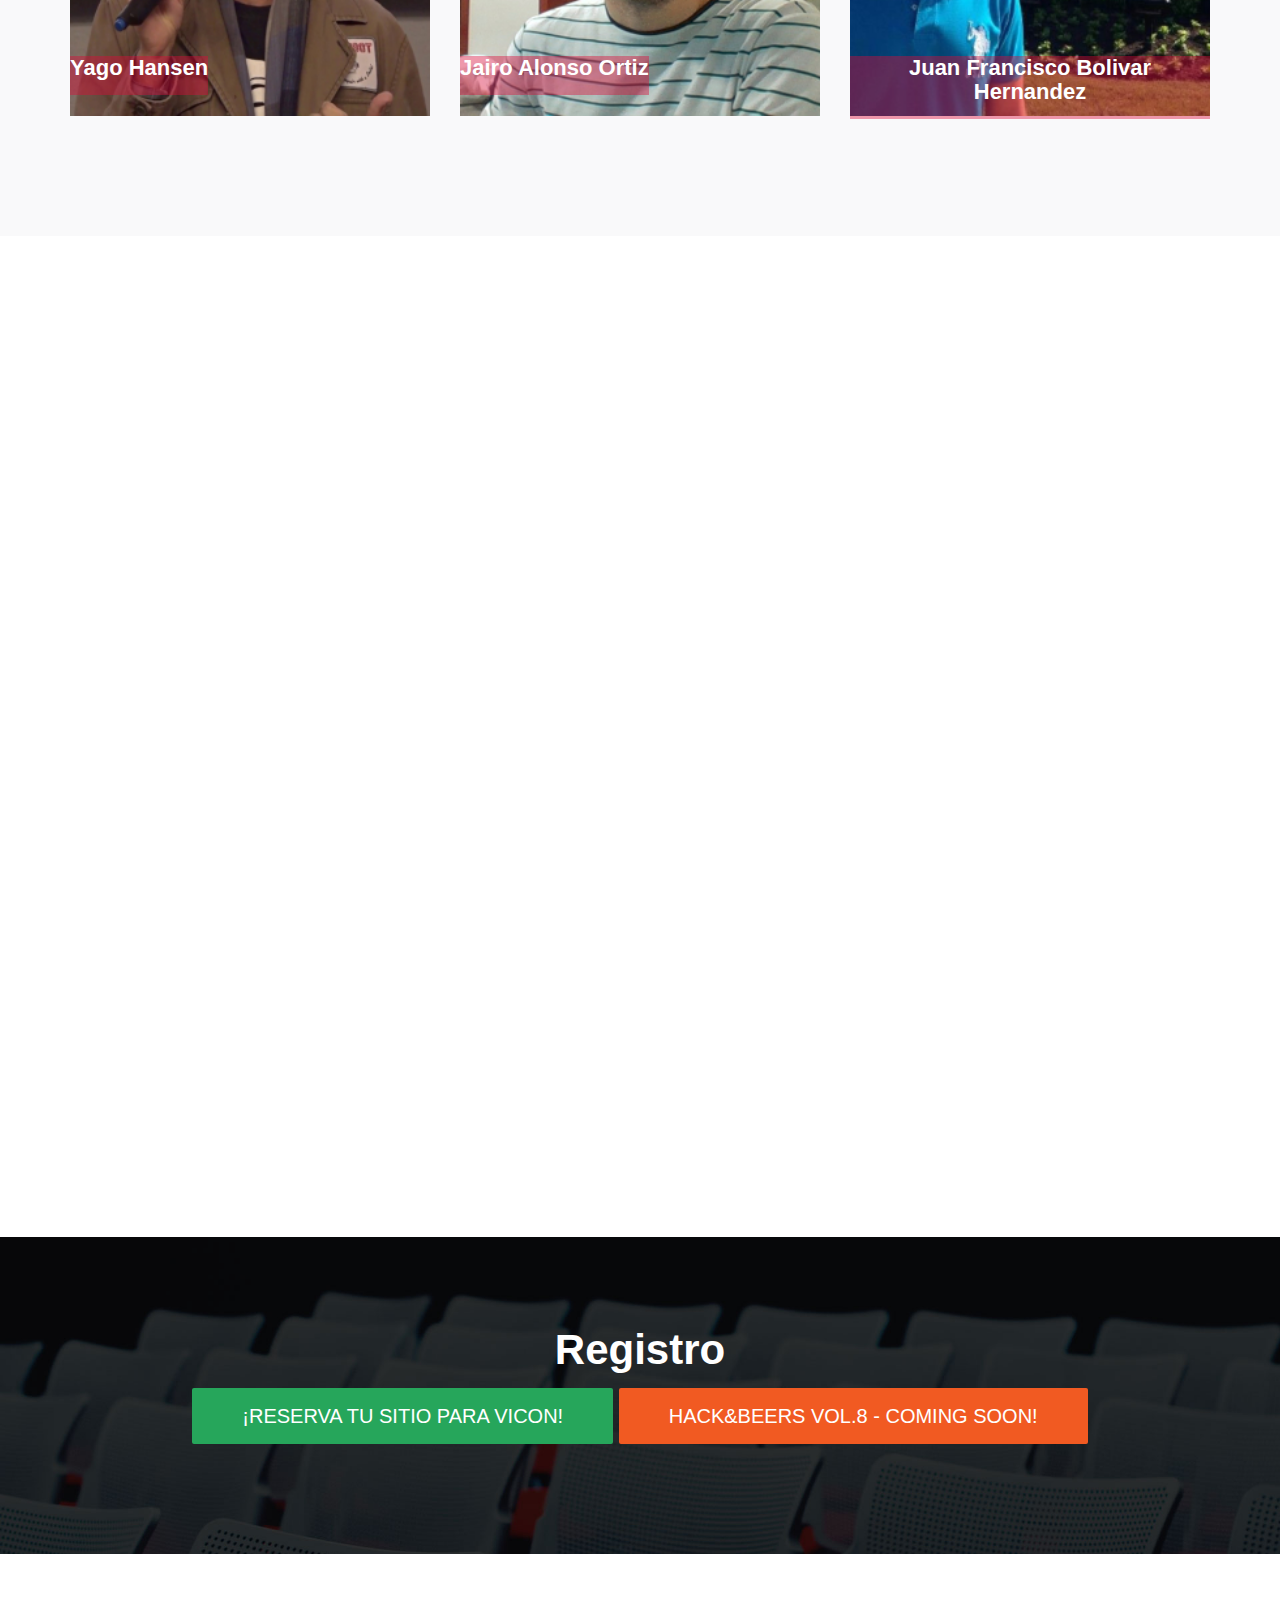
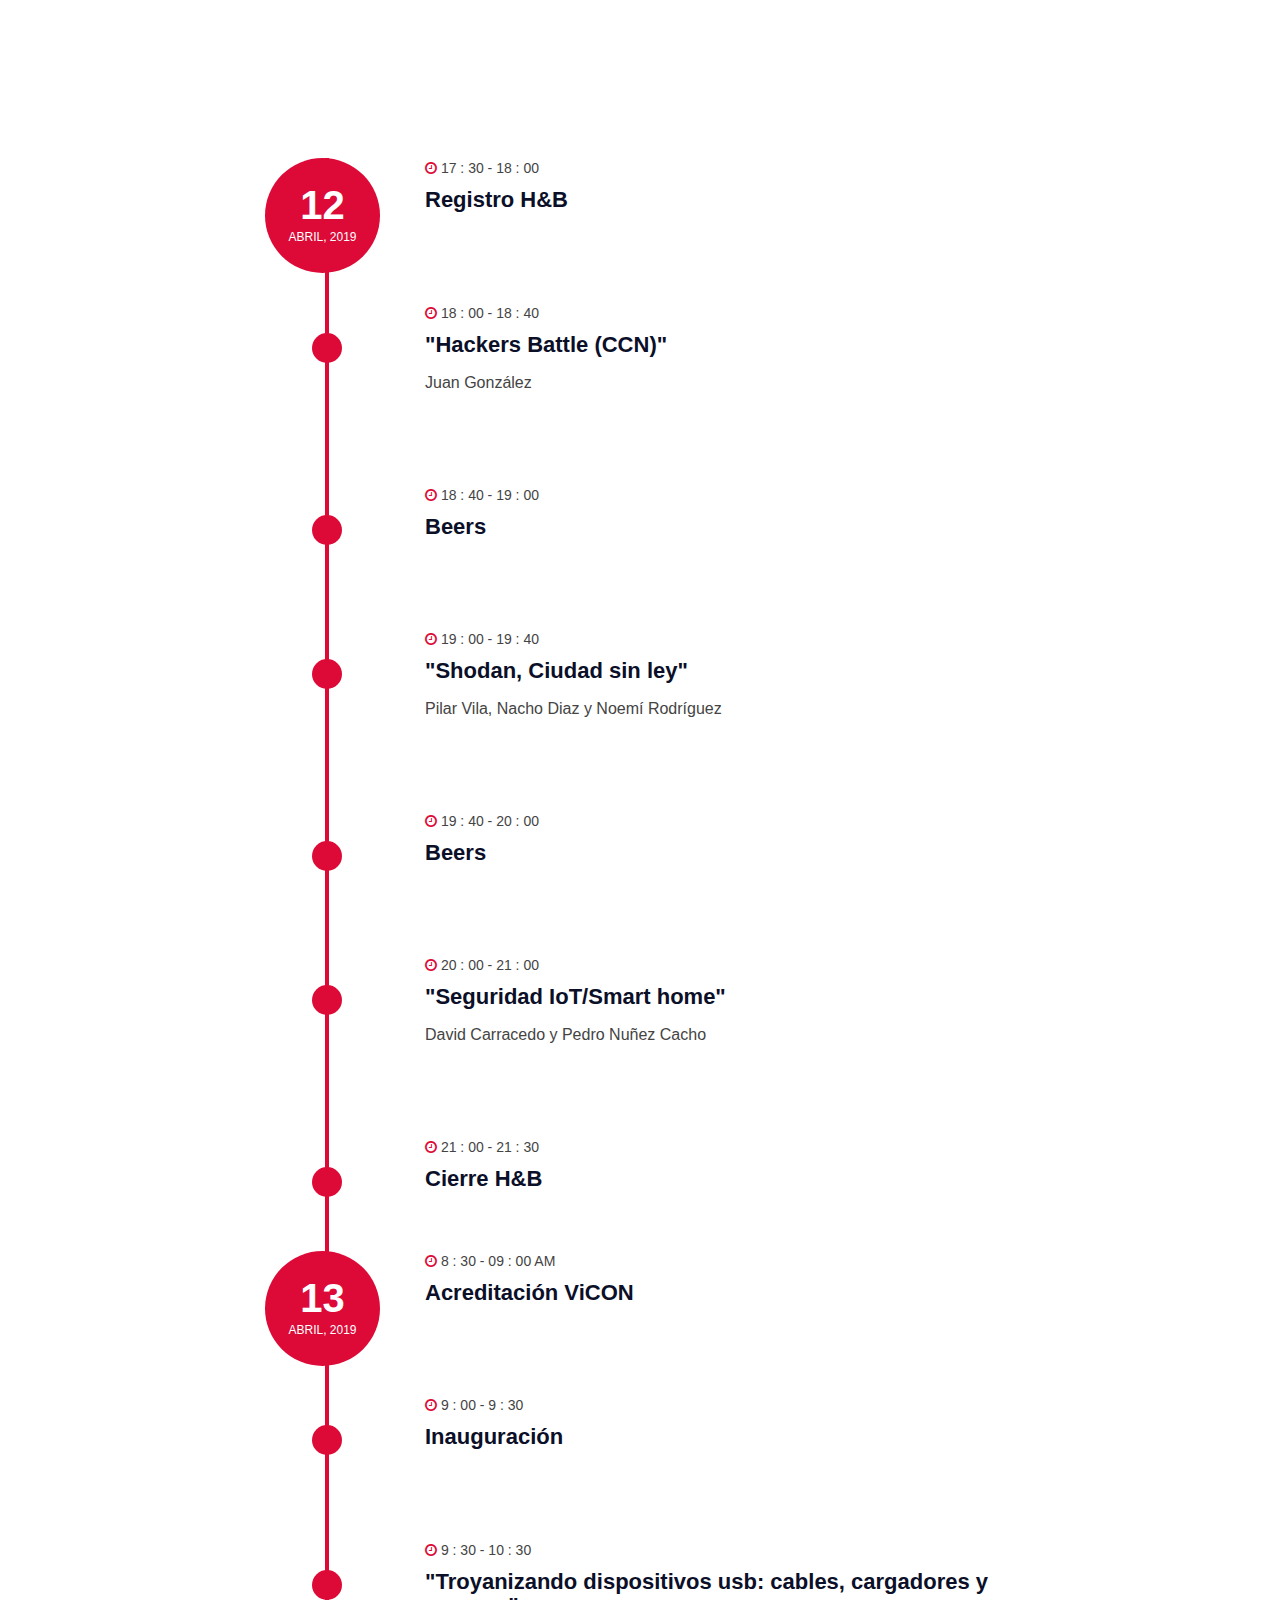
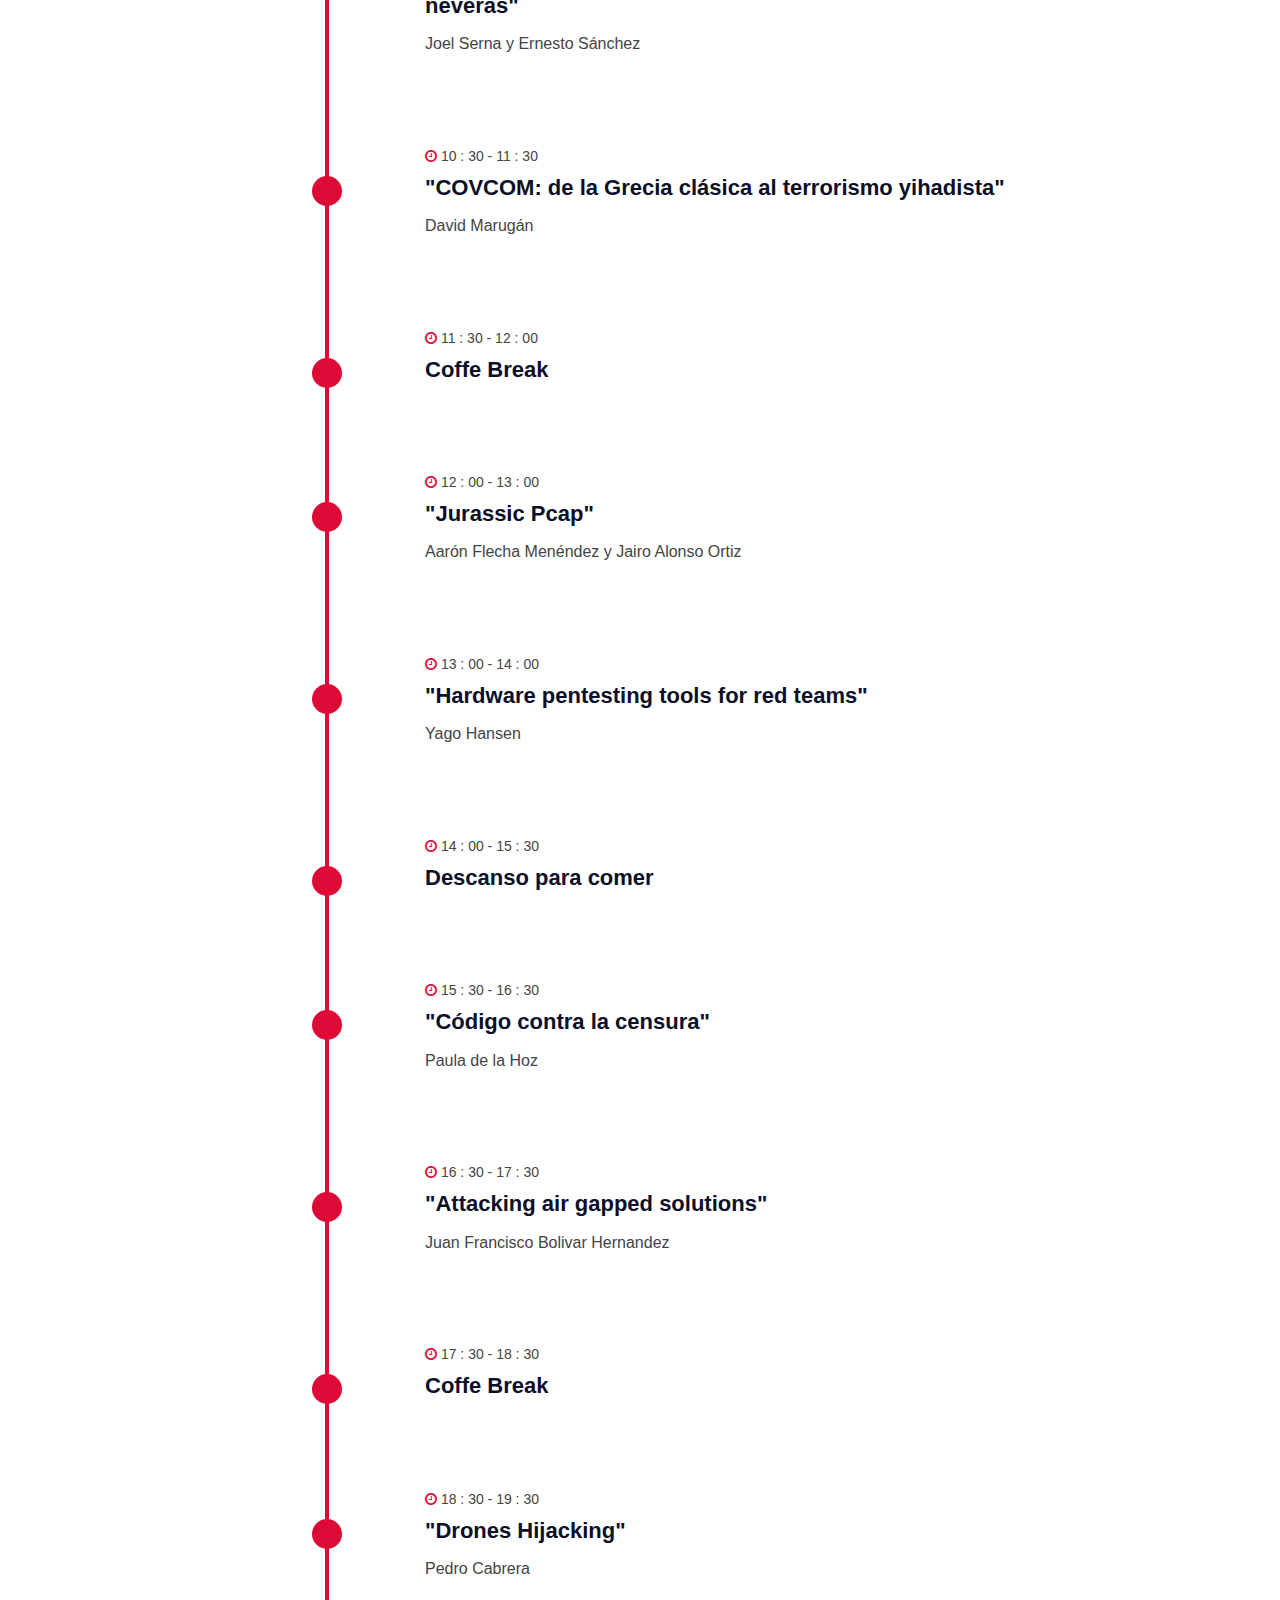
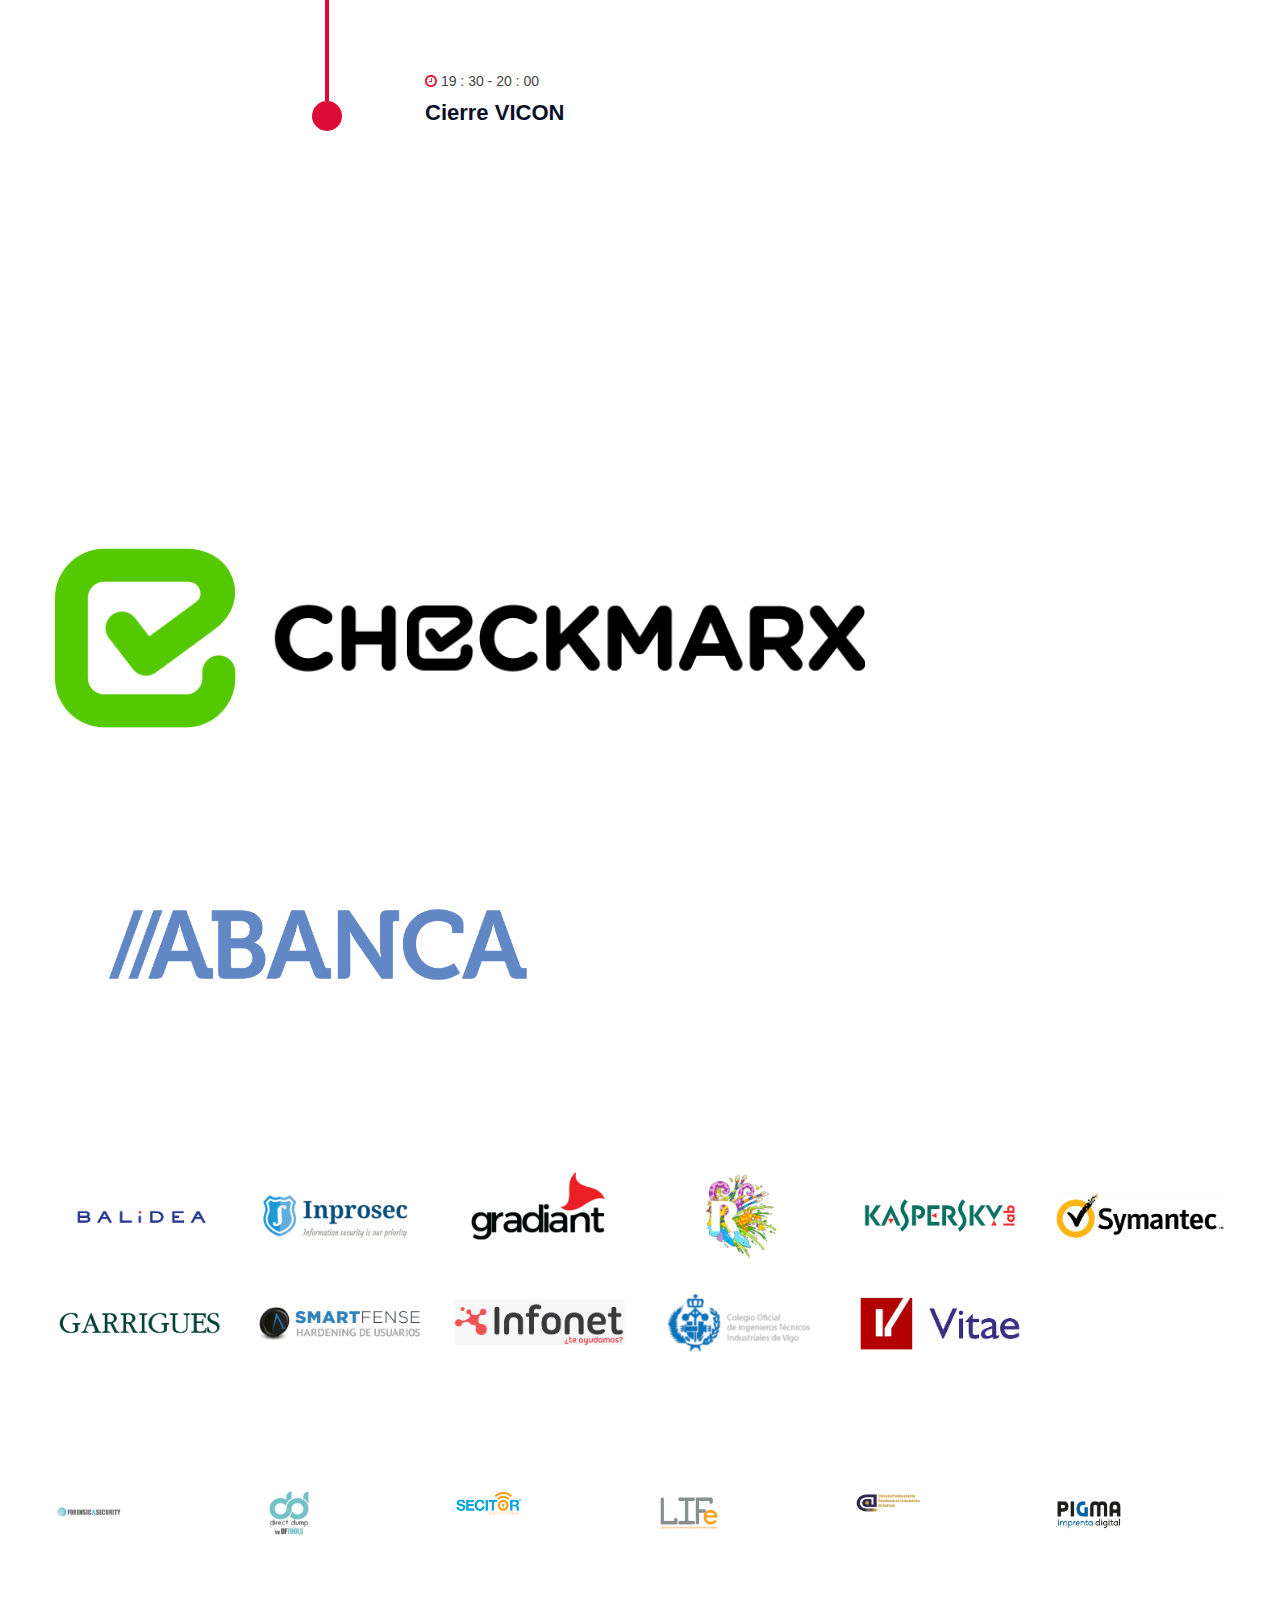
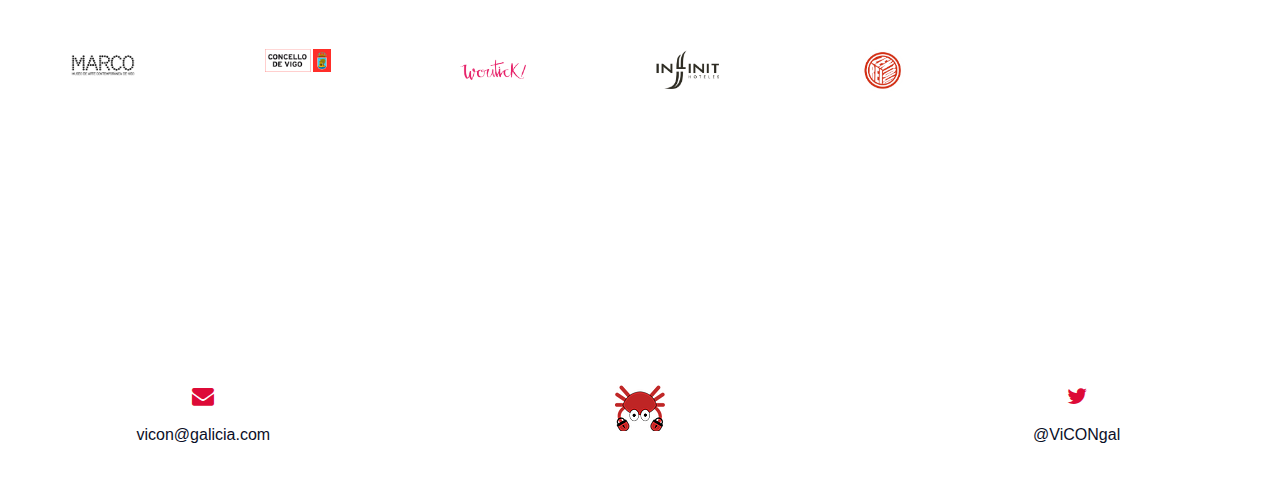
==== commit d867d381: "Mas_patrocinadores" ====
--- a/index.html
+++ b/index.html
@@ -962,6 +962,13 @@
 					</a>
 				</div>
 				<!-- /sponsor -->
+                 <!-- sponsor -->
+				<div class="col-md-2 col-sm-4 col-xs-6">
+					<a href="http://pigmagrafica.com" class="sponsor-quisquilla">
+						<img src="./img/patrocinador-pigma.jpg" alt="">
+					</a>
+				</div>
+				<!-- /sponsor -->
 			</div>
 			</div>
 			<div class="row">
@@ -971,33 +978,40 @@
 				</div>
 				<!-- /section title -->						
 				<!-- sponsor -->
-				<div class="col-md-3 col-sm-4 col-xs-6">
+				<div class="col-md-2 col-sm-4 col-xs-6">
 					<a href="http://www.marcovigo.com/" class="sponsor-colaboradores">
 						<img src="./img/vicon-lugar-marco-logo.jpg" alt="">
 					</a>
 				</div>
 				<!-- sponsor -->
 				<!-- /sponsor -->				
-                		<div class="col-md-3 col-sm-4 col-xs-6">
+                <div class="col-md-2 col-sm-4 col-xs-6">
 					<a href="http://hoxe.vigo.org/" class="sponsor-colaboradores">
 						<img src="./img/patrocinadores-concellodevigo.png" alt="">
 					</a>
 				</div>
 				<!-- /sponsor -->
 				<!-- /sponsor -->				
-                <div class="col-md-3 col-sm-4 col-xs-6">
+                <div class="col-md-2 col-sm-4 col-xs-6">
 					<a href="https://woutick.es/" class="sponsor-colaboradores">
 						<img src="./img/patrocinador-woutick.png" alt="">
 					</a>
 				</div>
 				<!-- /sponsor -->	
 				<!-- /sponsor -->				
-                <div class="col-md-3 col-sm-4 col-xs-6">
+                <div class="col-md-2 col-sm-4 col-xs-6">
 					<a href="https://www.inffinit.es" class="sponsor-colaboradores">
 						<img src="./img/patrocinador-infinit.png" alt="">
 					</a>
 				</div>
-				<!-- /sponsor -->					
+				<!-- /sponsor -->
+                <!-- /sponsor -->
+                <div class="col-md-2 col-sm-4 col-xs-6">
+					<a href="https://reizentolo.es" class="sponsor-colaboradores">
+						<img src="./img/patrocinador-reizentolo.jpg" alt="">
+					</a>
+				</div>
+				<!-- /sponsor -->
 			</div>
 			<!-- /row -->
 		</div>
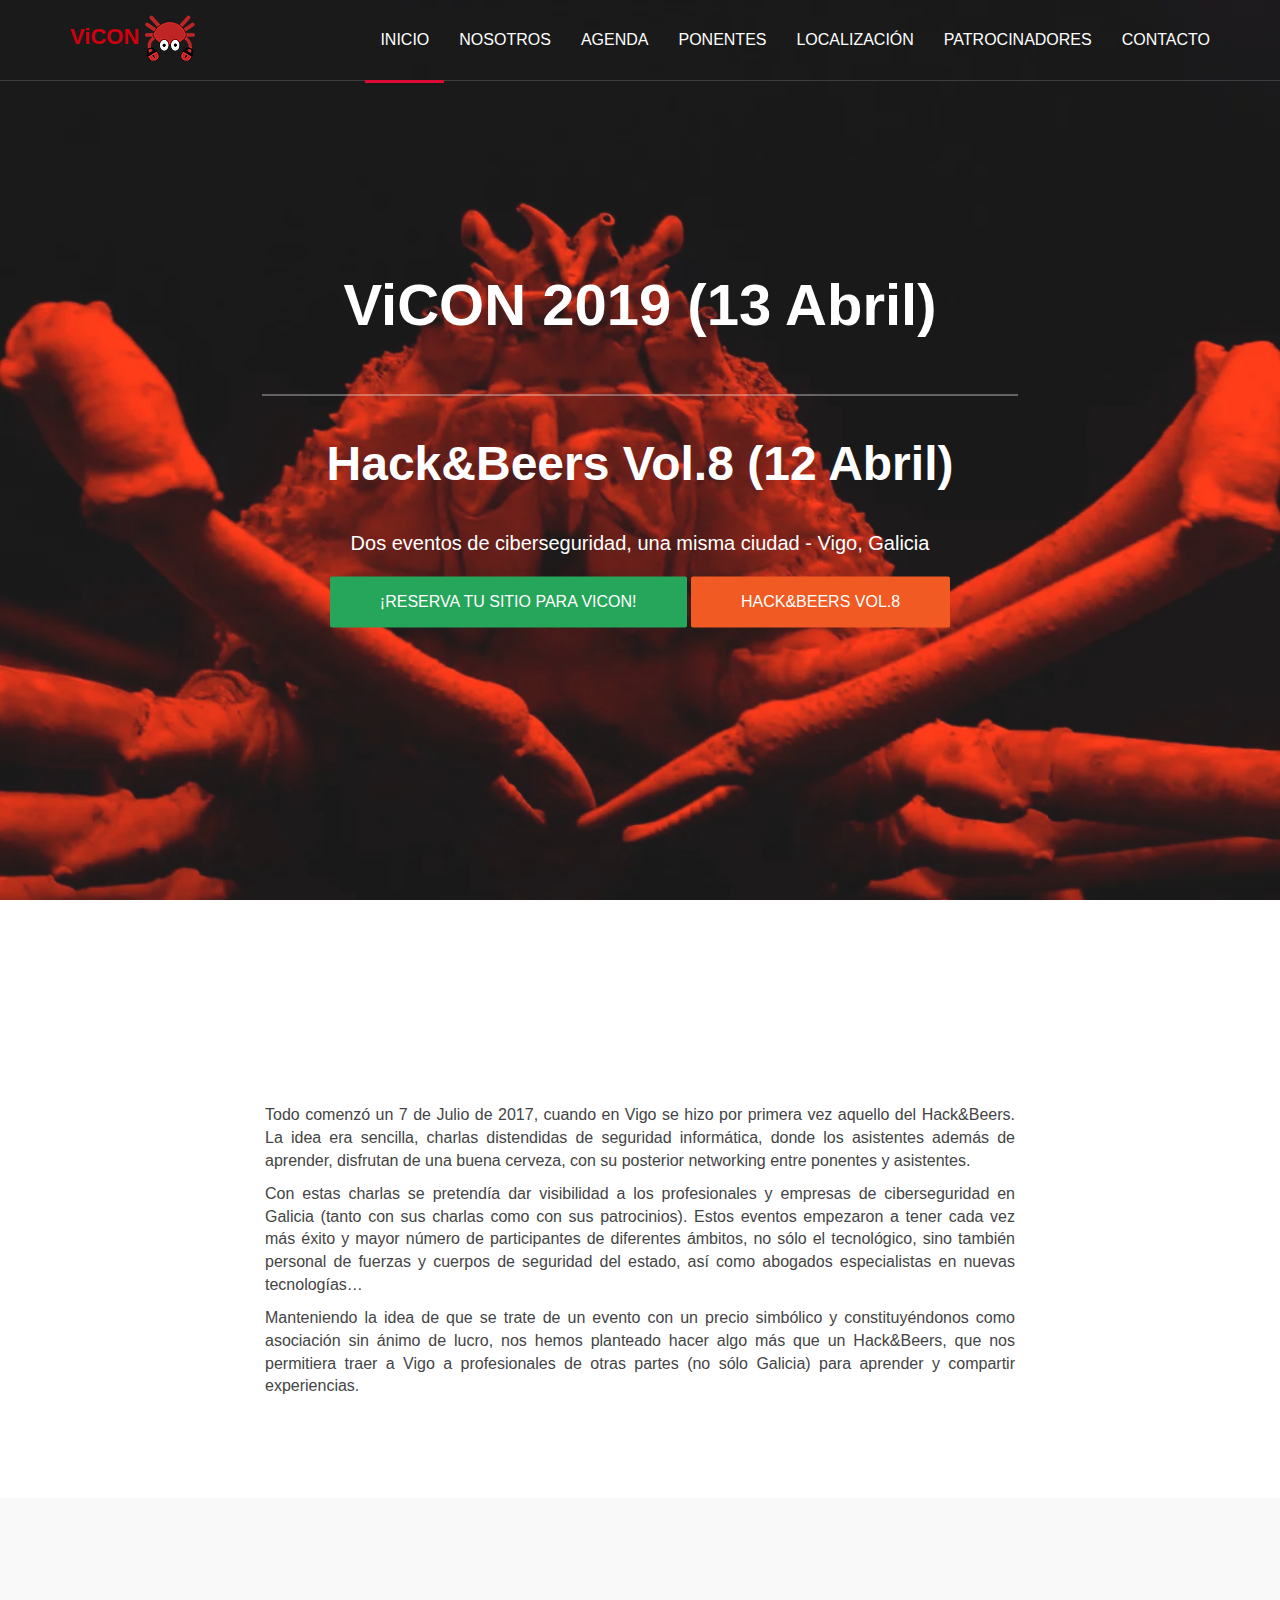
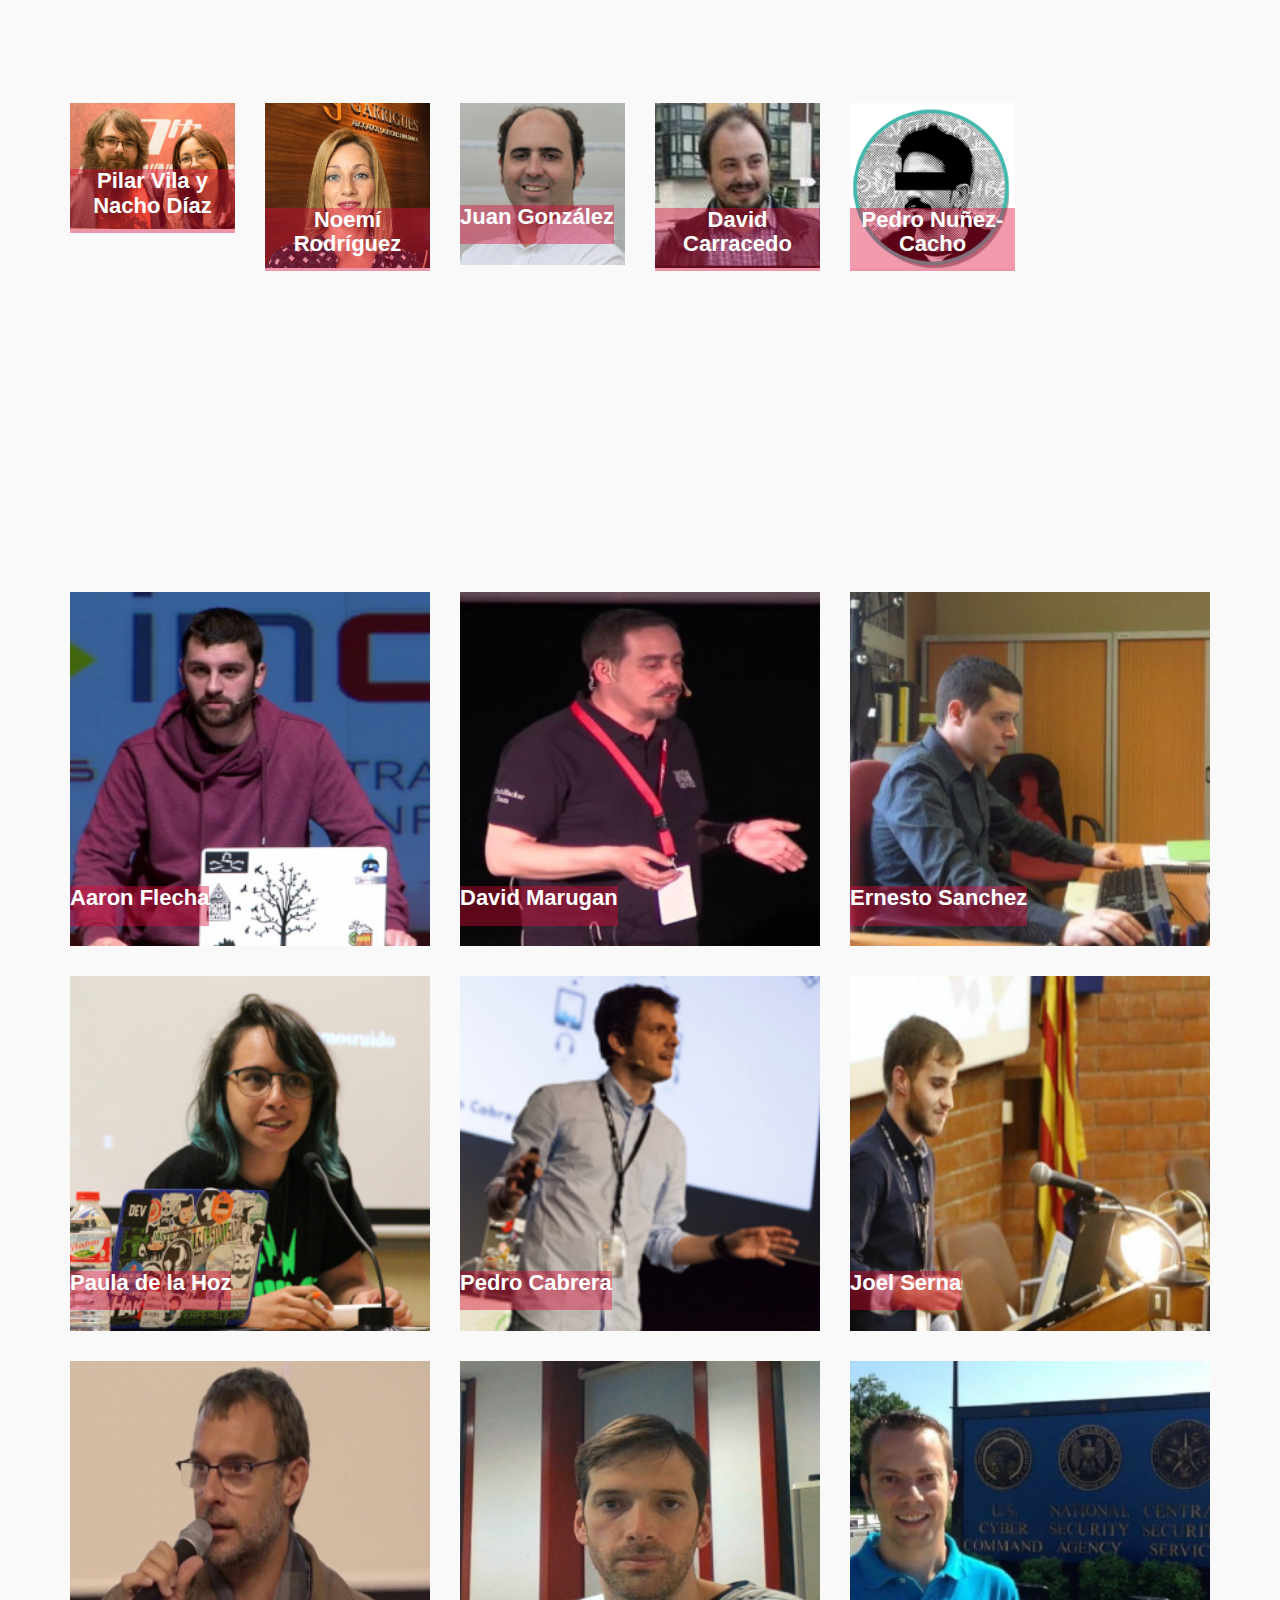
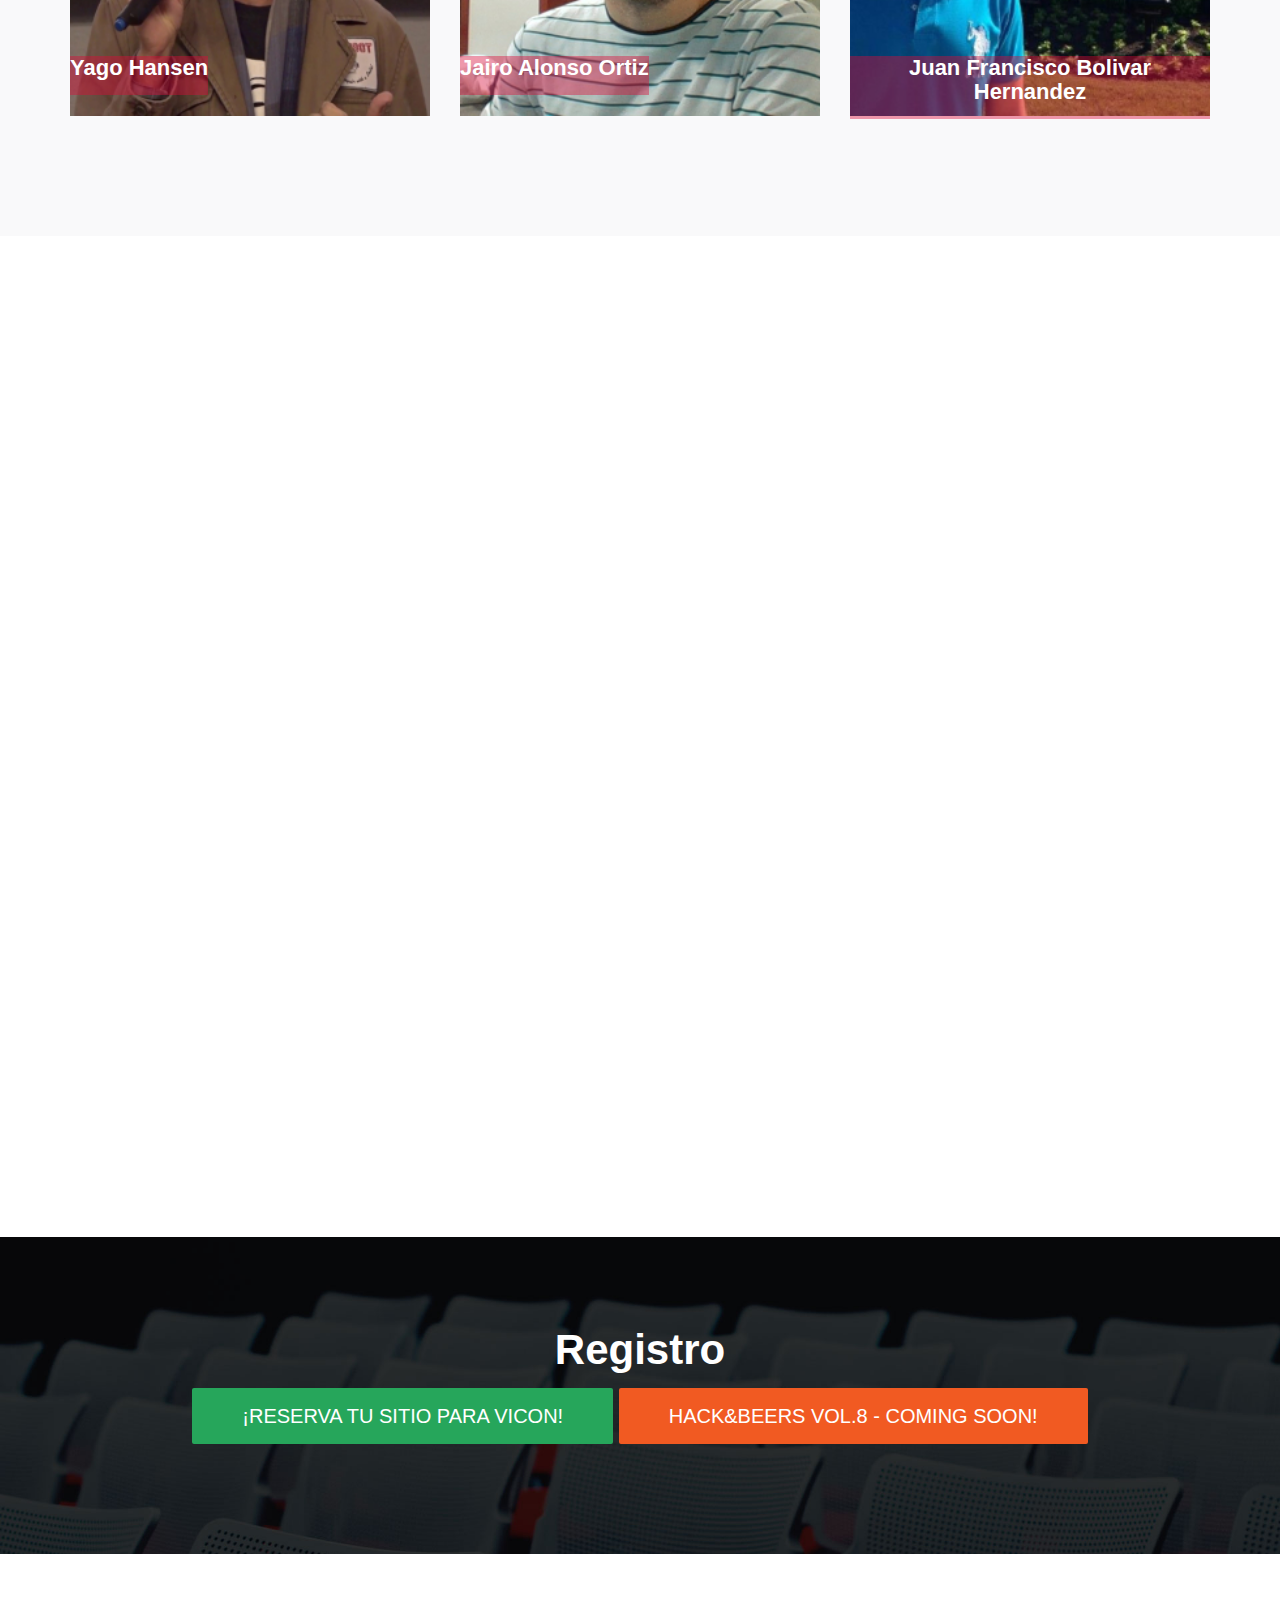
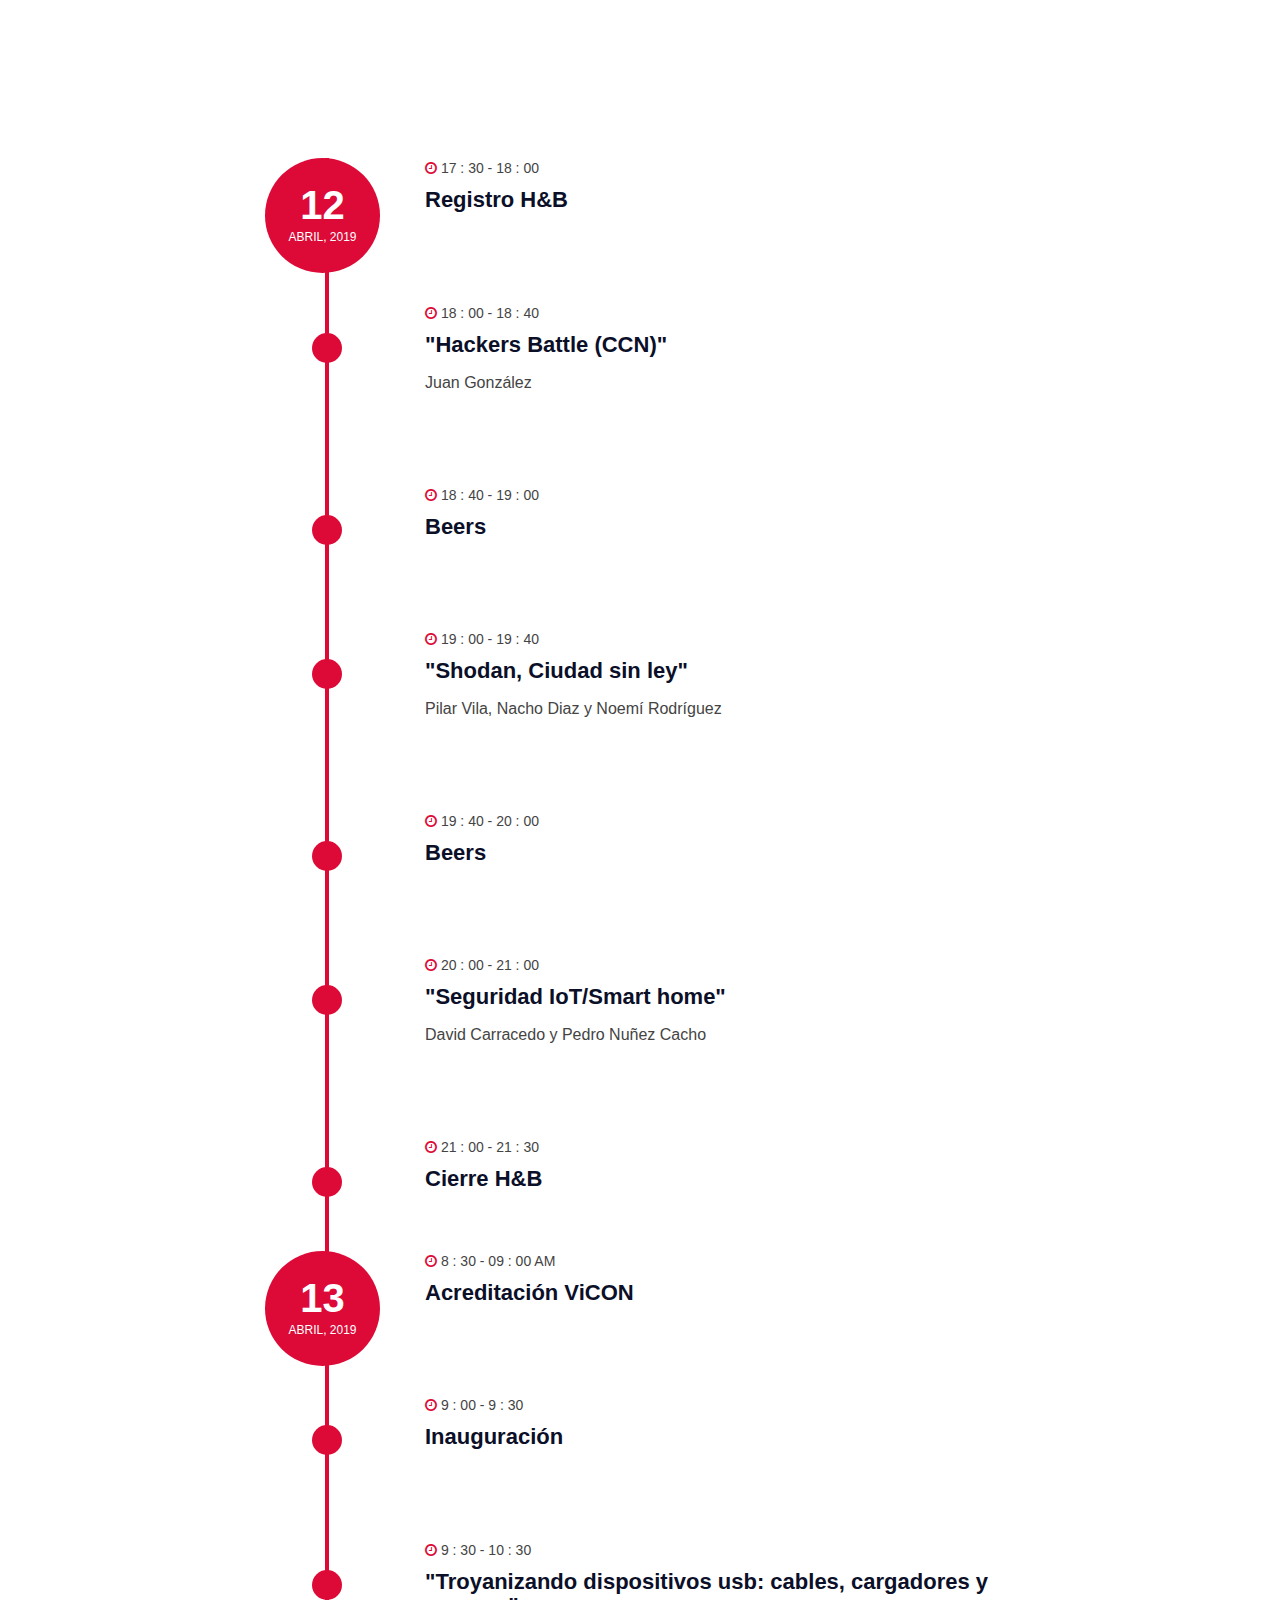
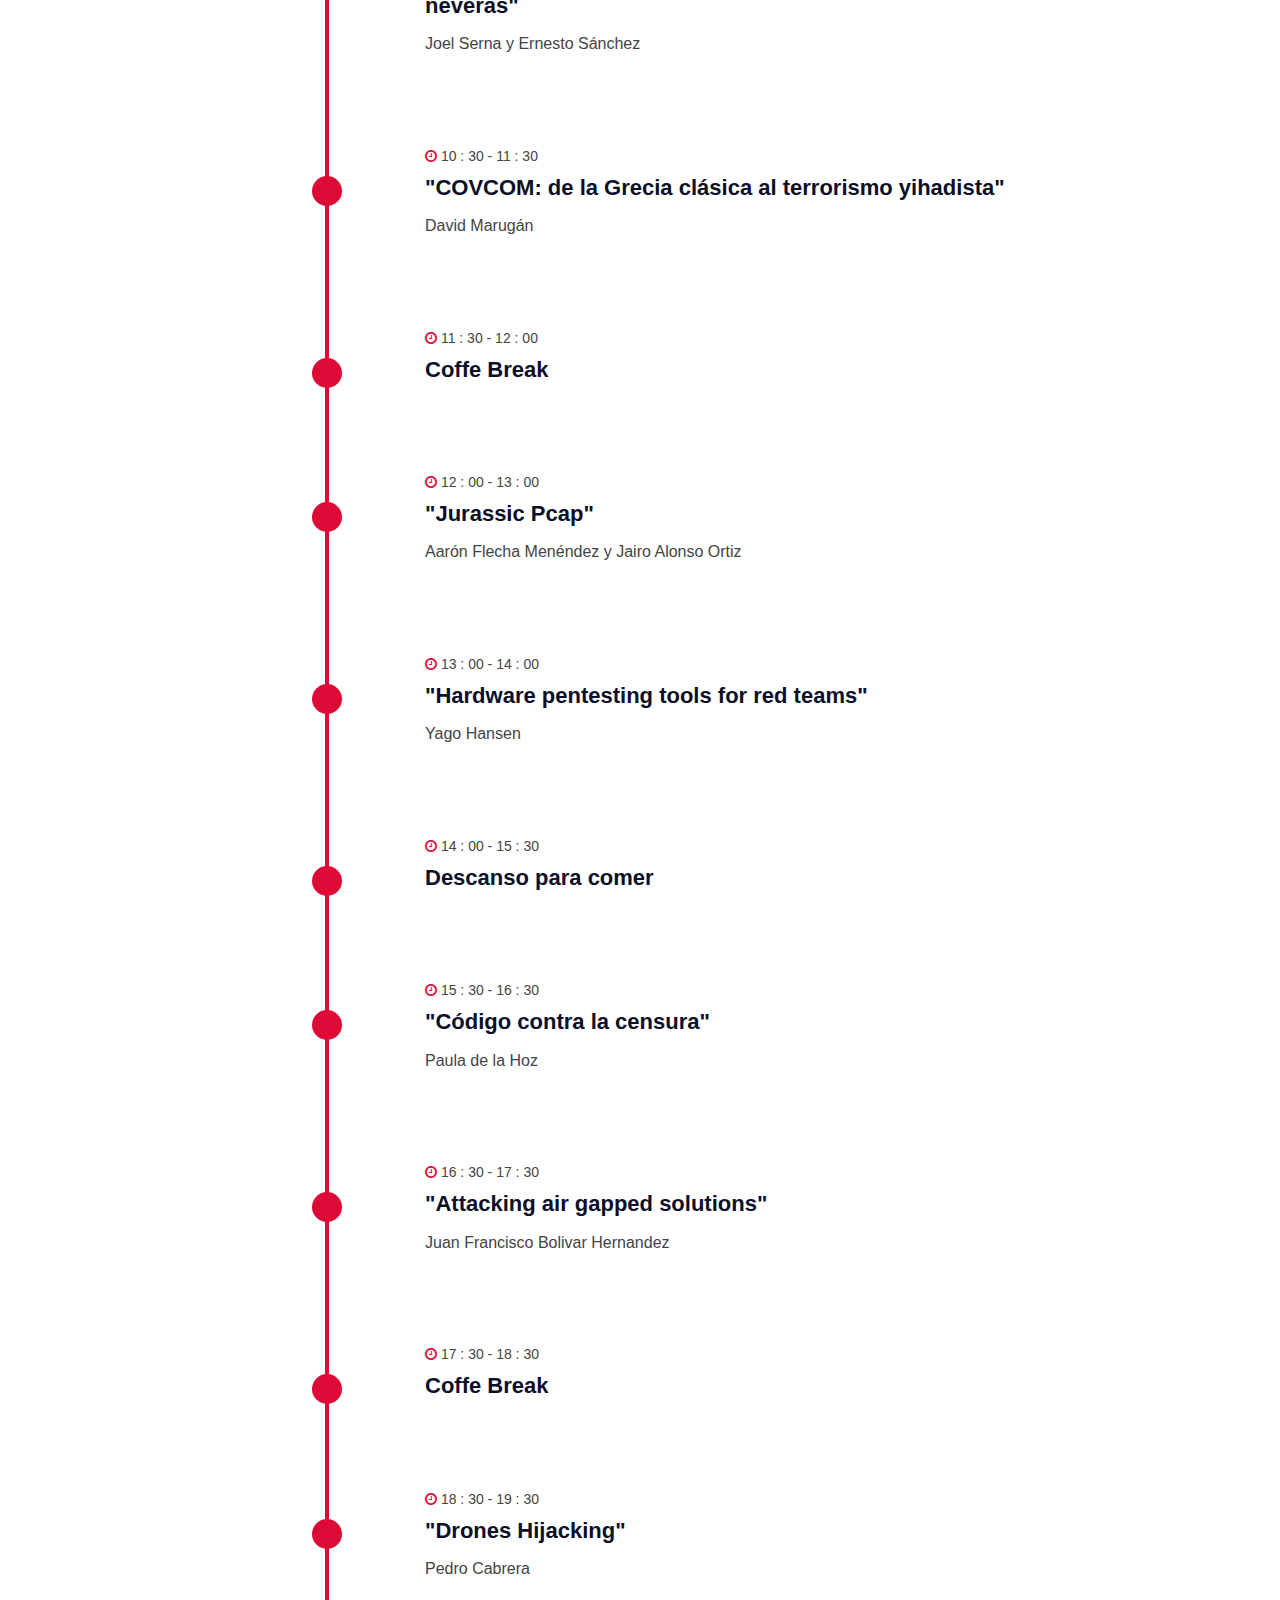
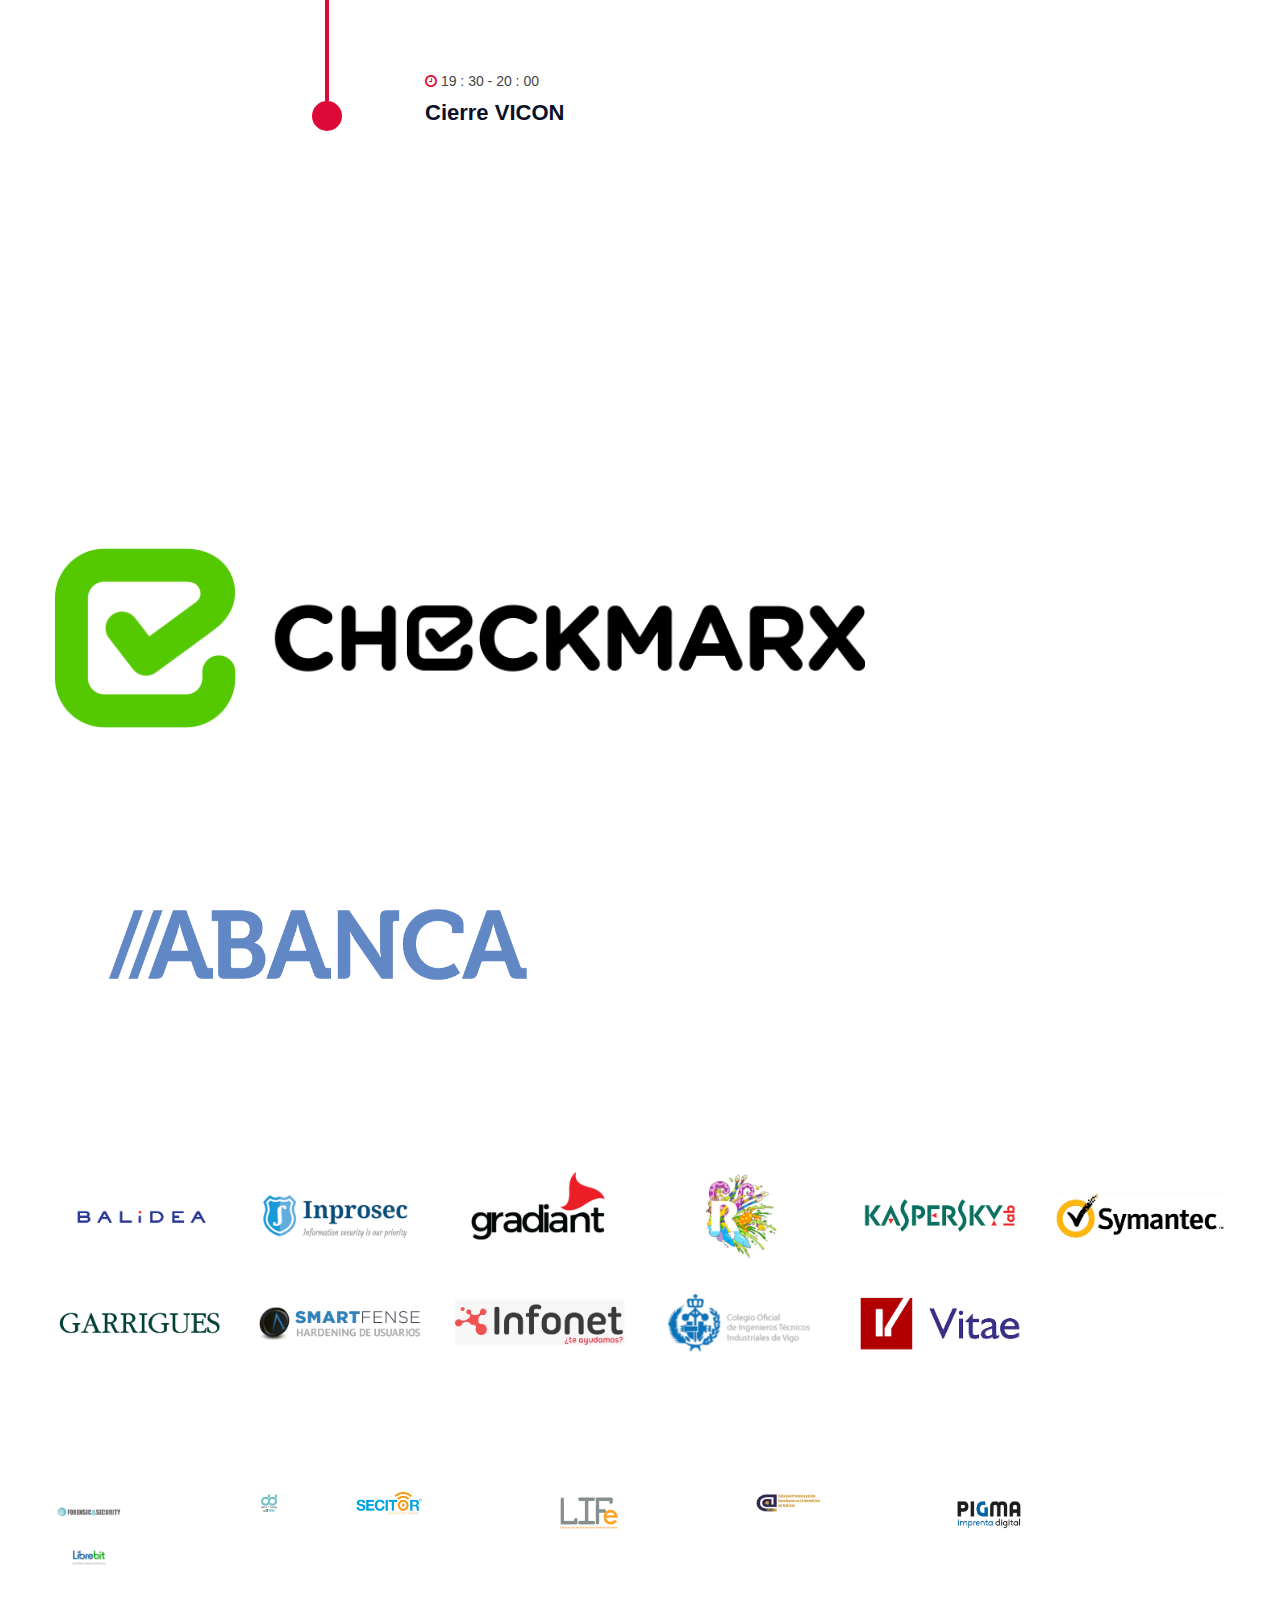
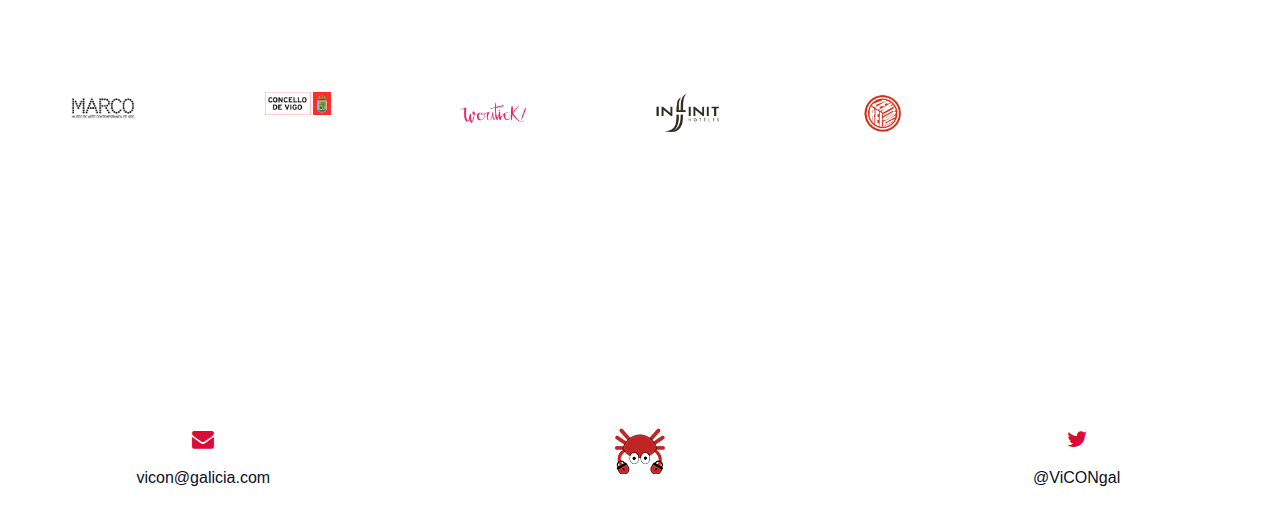
==== commit 49ddfa49: "librebit" ====
--- a/index.html
+++ b/index.html
@@ -935,14 +935,14 @@
 				<!-- /sponsor -->
 
                 <!-- sponsor -->
-				<div class="col-md-2 col-sm-4 col-xs-6">
+				<div class="col-md-1 col-sm-4 col-xs-6">
 					<a href="https://dftools.net" class="sponsor-quisquilla">
 						<img src="./img/patrocinador-dd.png" alt="">
 					</a>
 				</div>
 				<!-- /sponsor -->
                 <!-- sponsor -->
-				<div class="col-md-2 col-sm-4 col-xs-6">
+				<div class="col-md-2 col-sm-4 col-xs-">
 					<a href="https://www.secitor.com" class="sponsor-quisquilla">
 						<img src="./img/patrocinador-secitor.png" alt="">
 					</a>
@@ -969,6 +969,13 @@
 					</a>
 				</div>
 				<!-- /sponsor -->
+                <!-- sponsor -->
+				<div class="col-md-2 col-sm-4 col-xs-6">
+					<a href="https://www.librebit.com" class="sponsor-quisquilla">
+						<img src="./img/patrocinador-librebit.png" alt="">
+					</a>
+				</div>
+				<!-- /sponsor -->
 			</div>
 			</div>
 			<div class="row">
@@ -993,7 +1000,7 @@
 				<!-- /sponsor -->
 				<!-- /sponsor -->				
                 <div class="col-md-2 col-sm-4 col-xs-6">
-					<a href="https://woutick.es/" class="sponsor-colaboradores">
+					<a href="https://www.woutick.es" class="sponsor-colaboradores">
 						<img src="./img/patrocinador-woutick.png" alt="">
 					</a>
 				</div>
